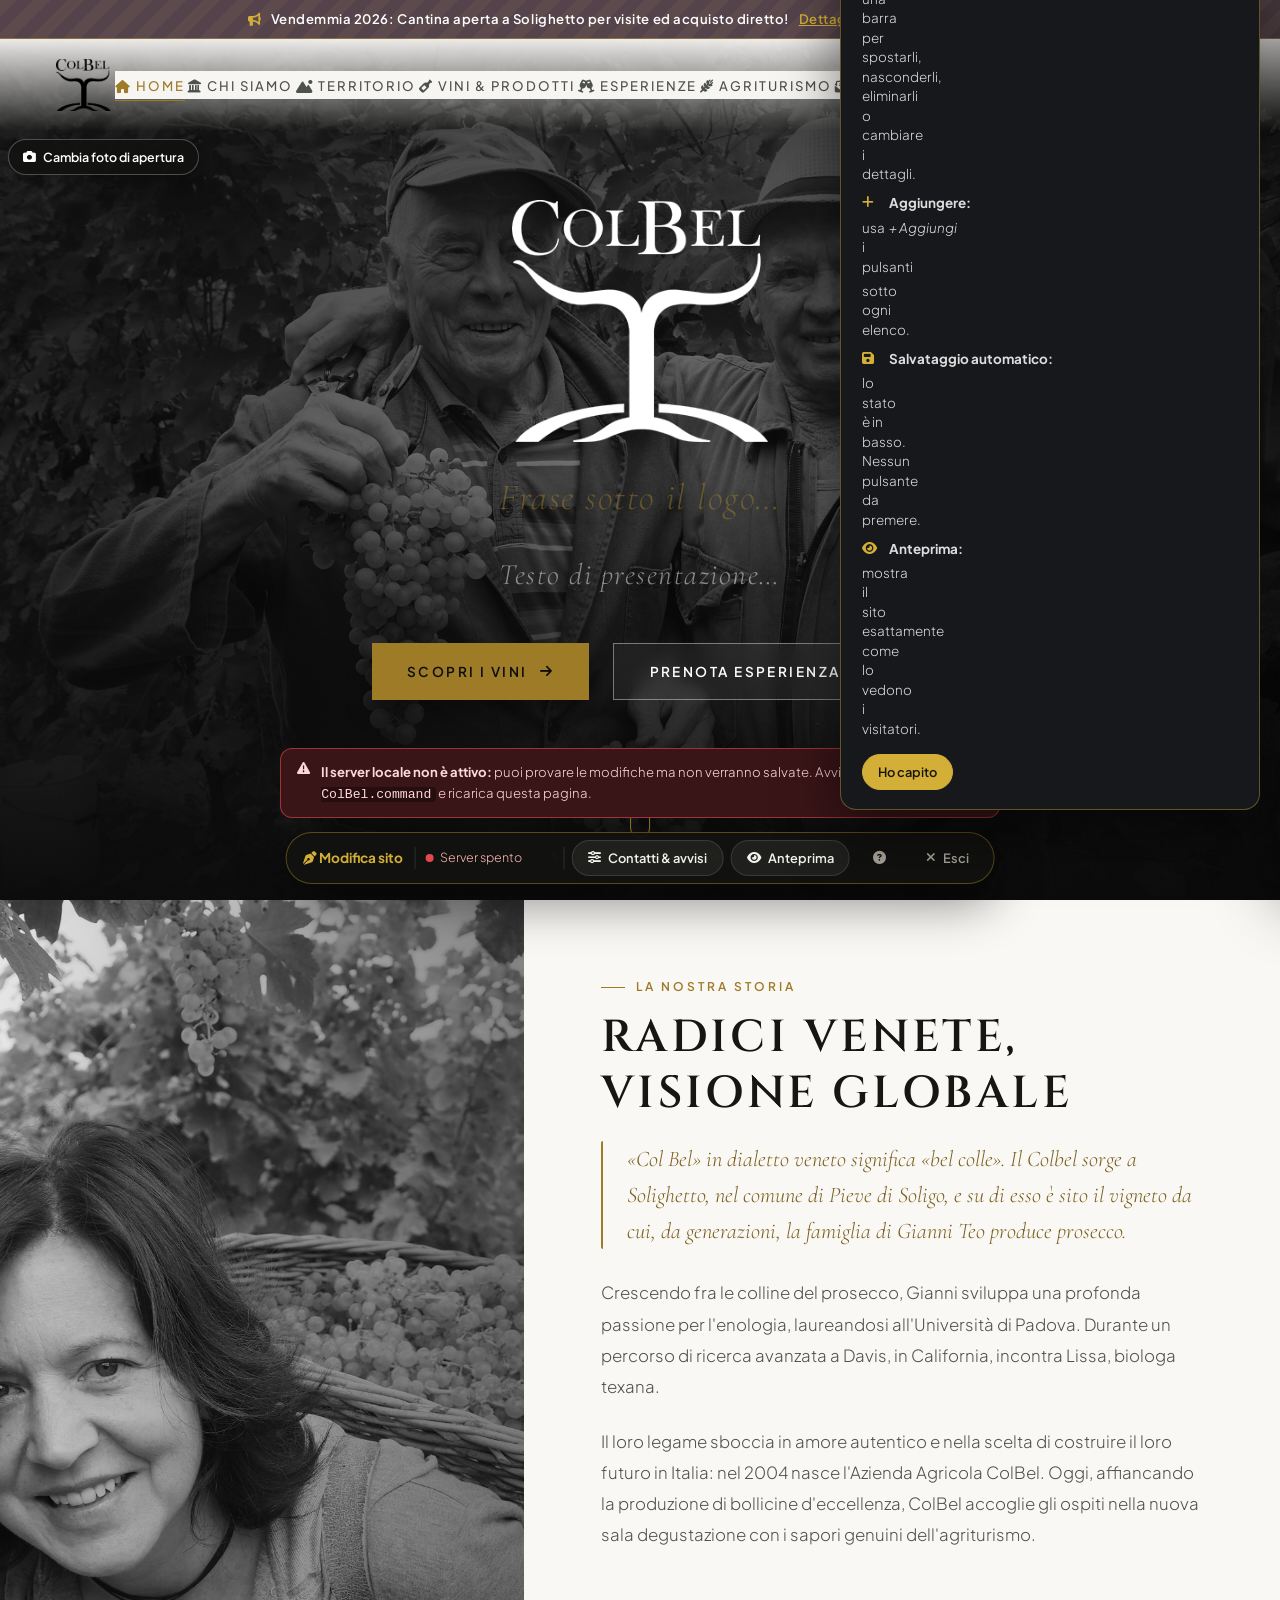
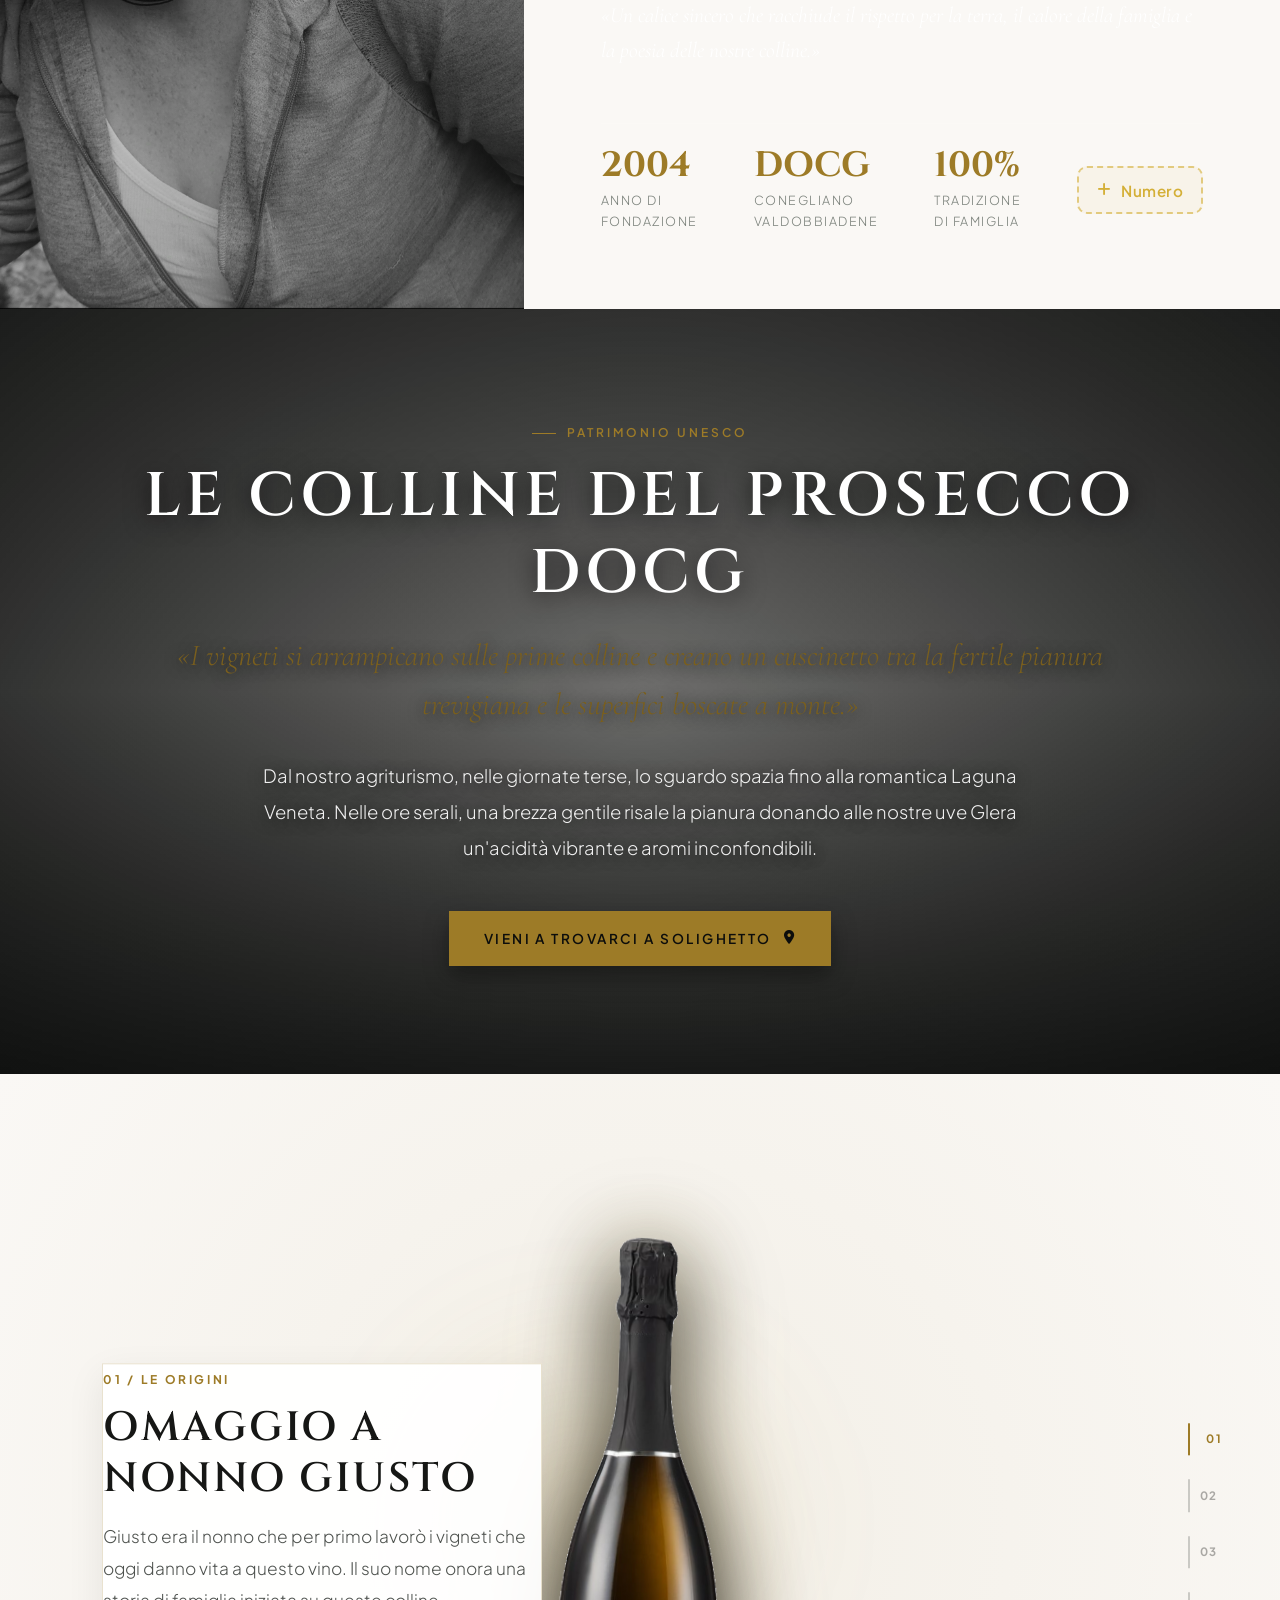
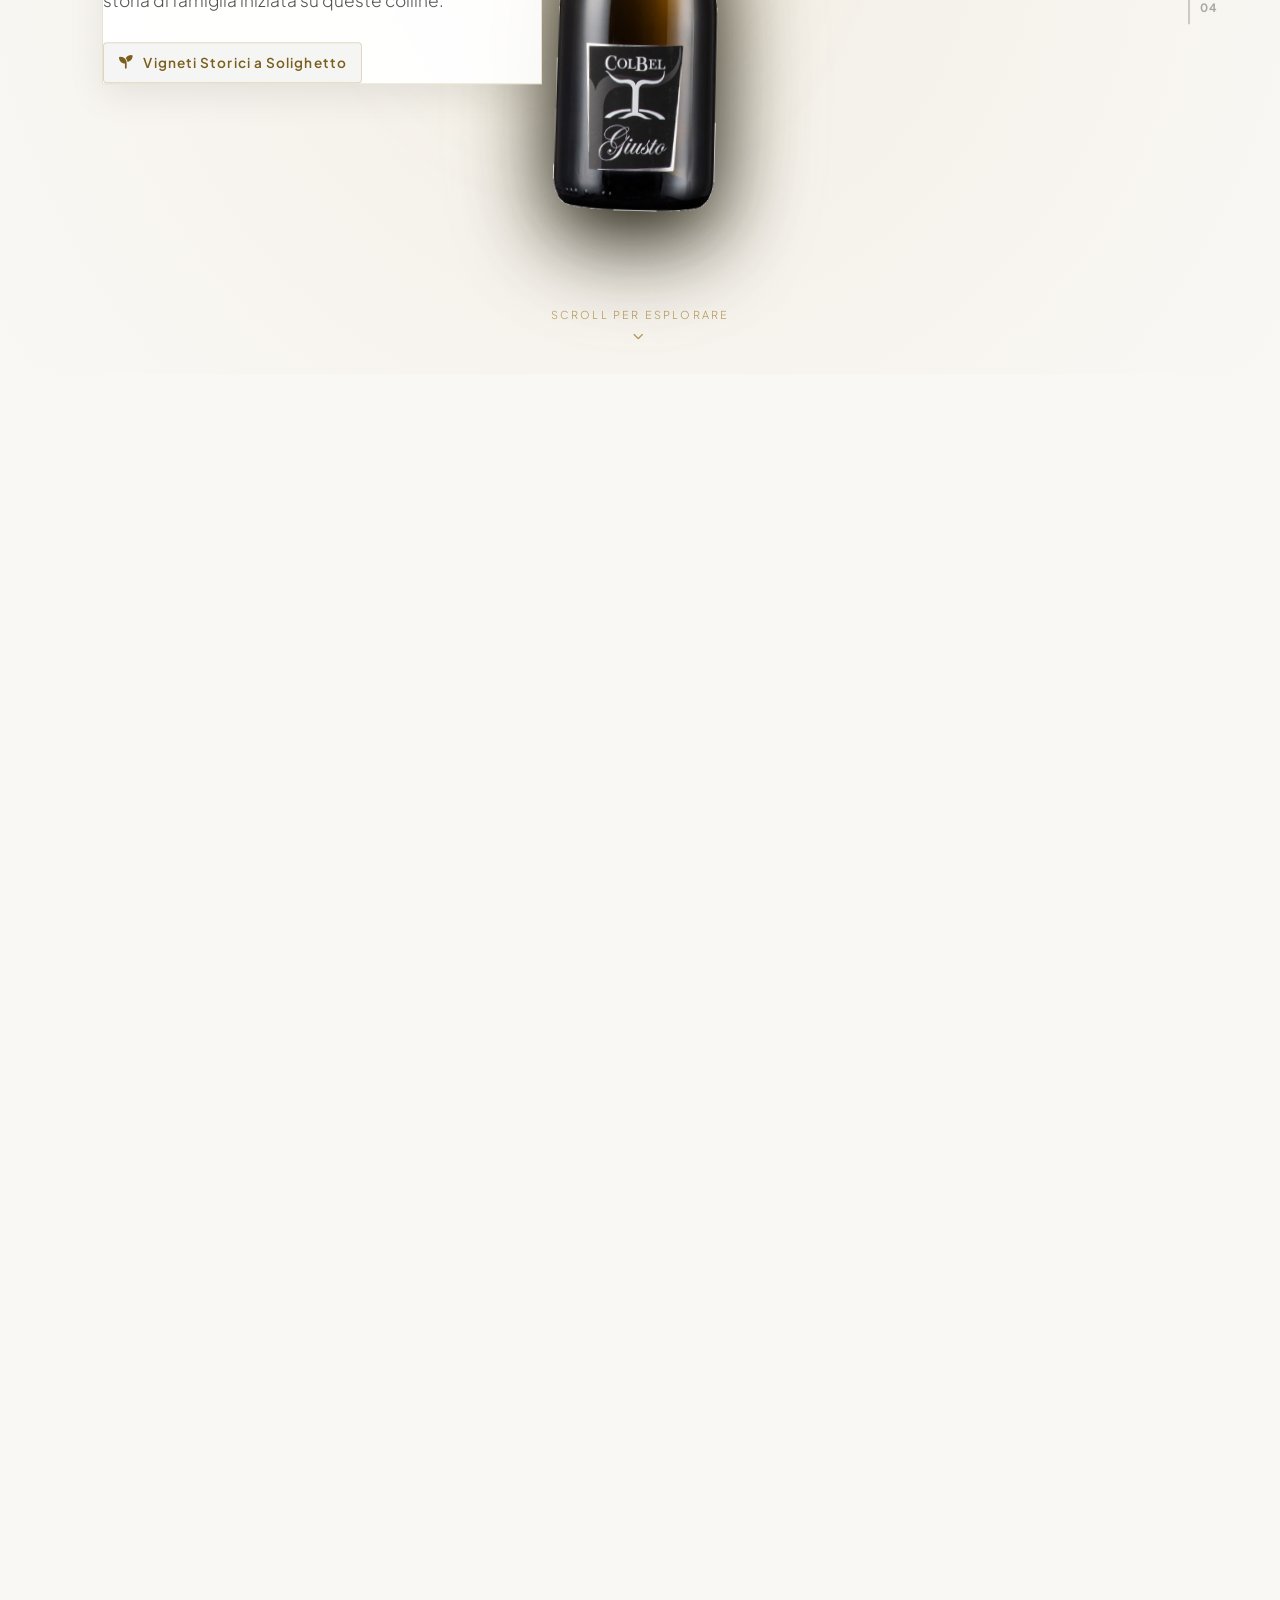
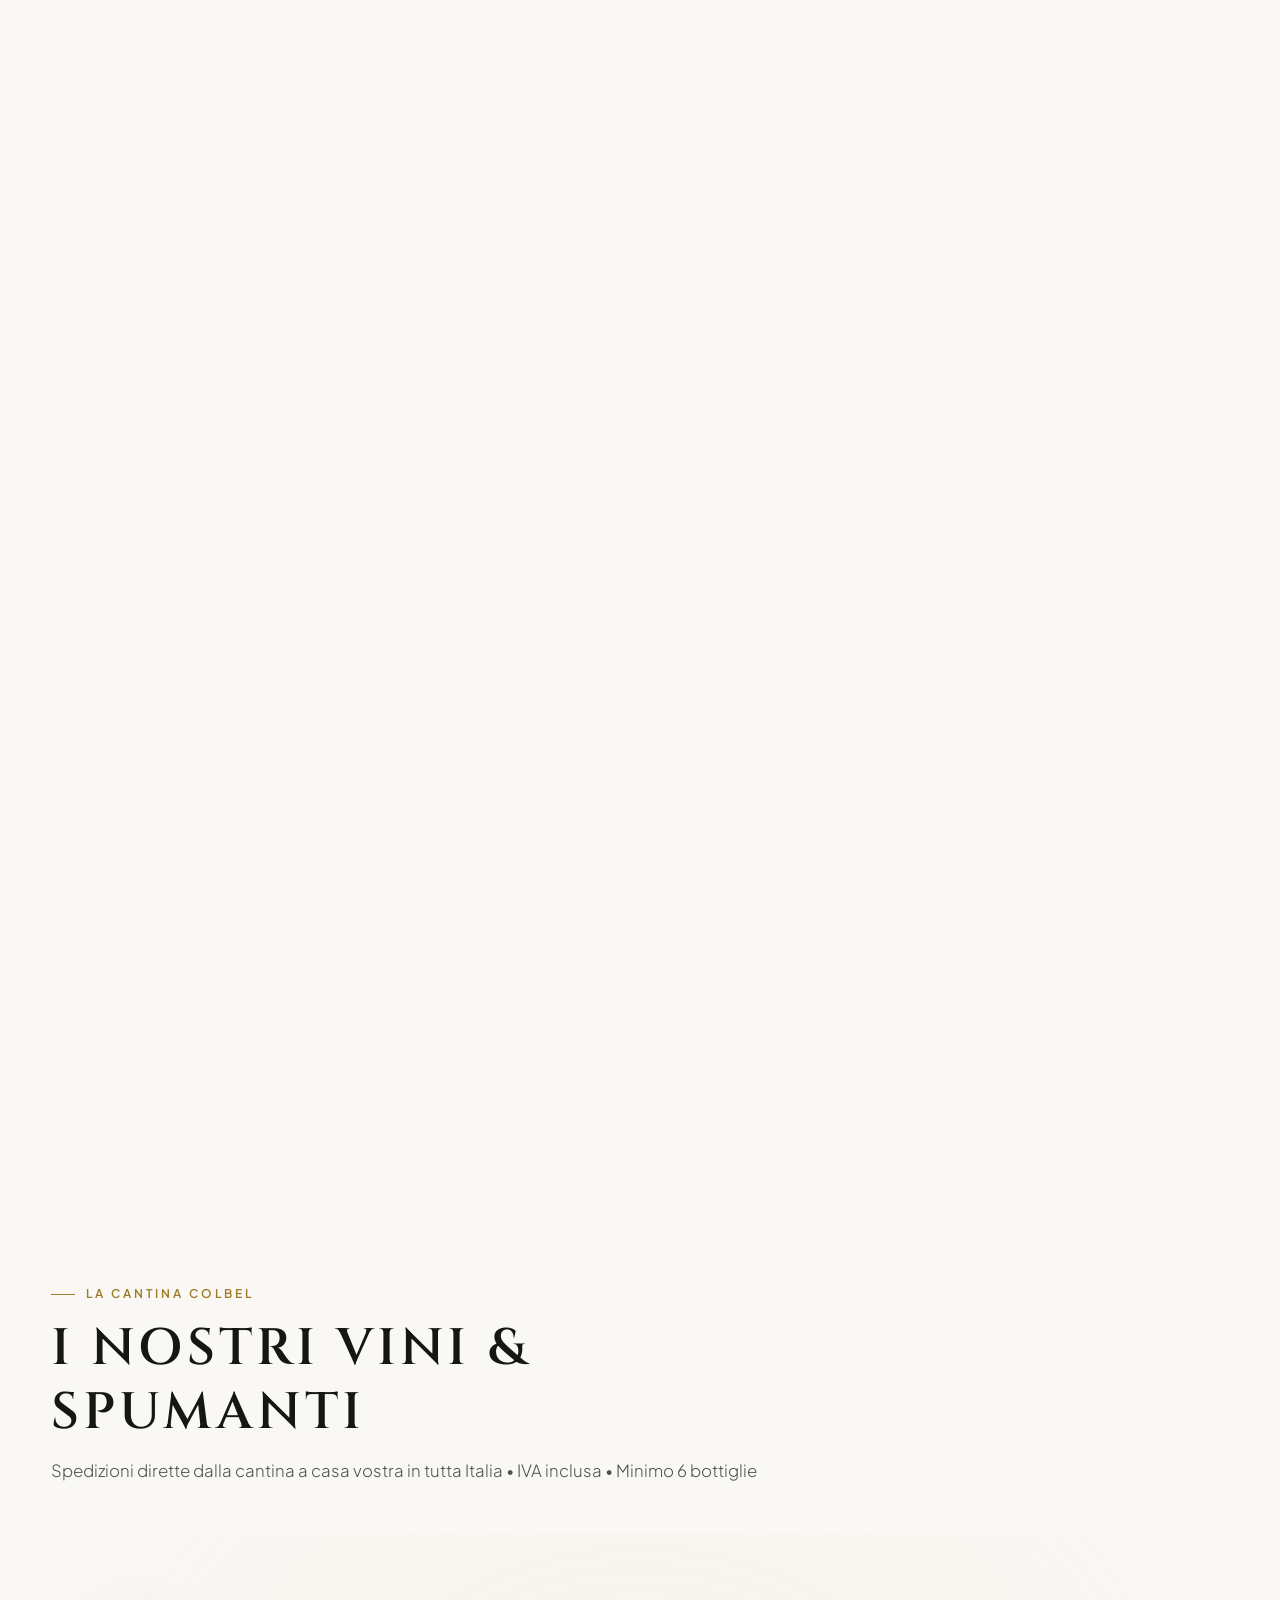
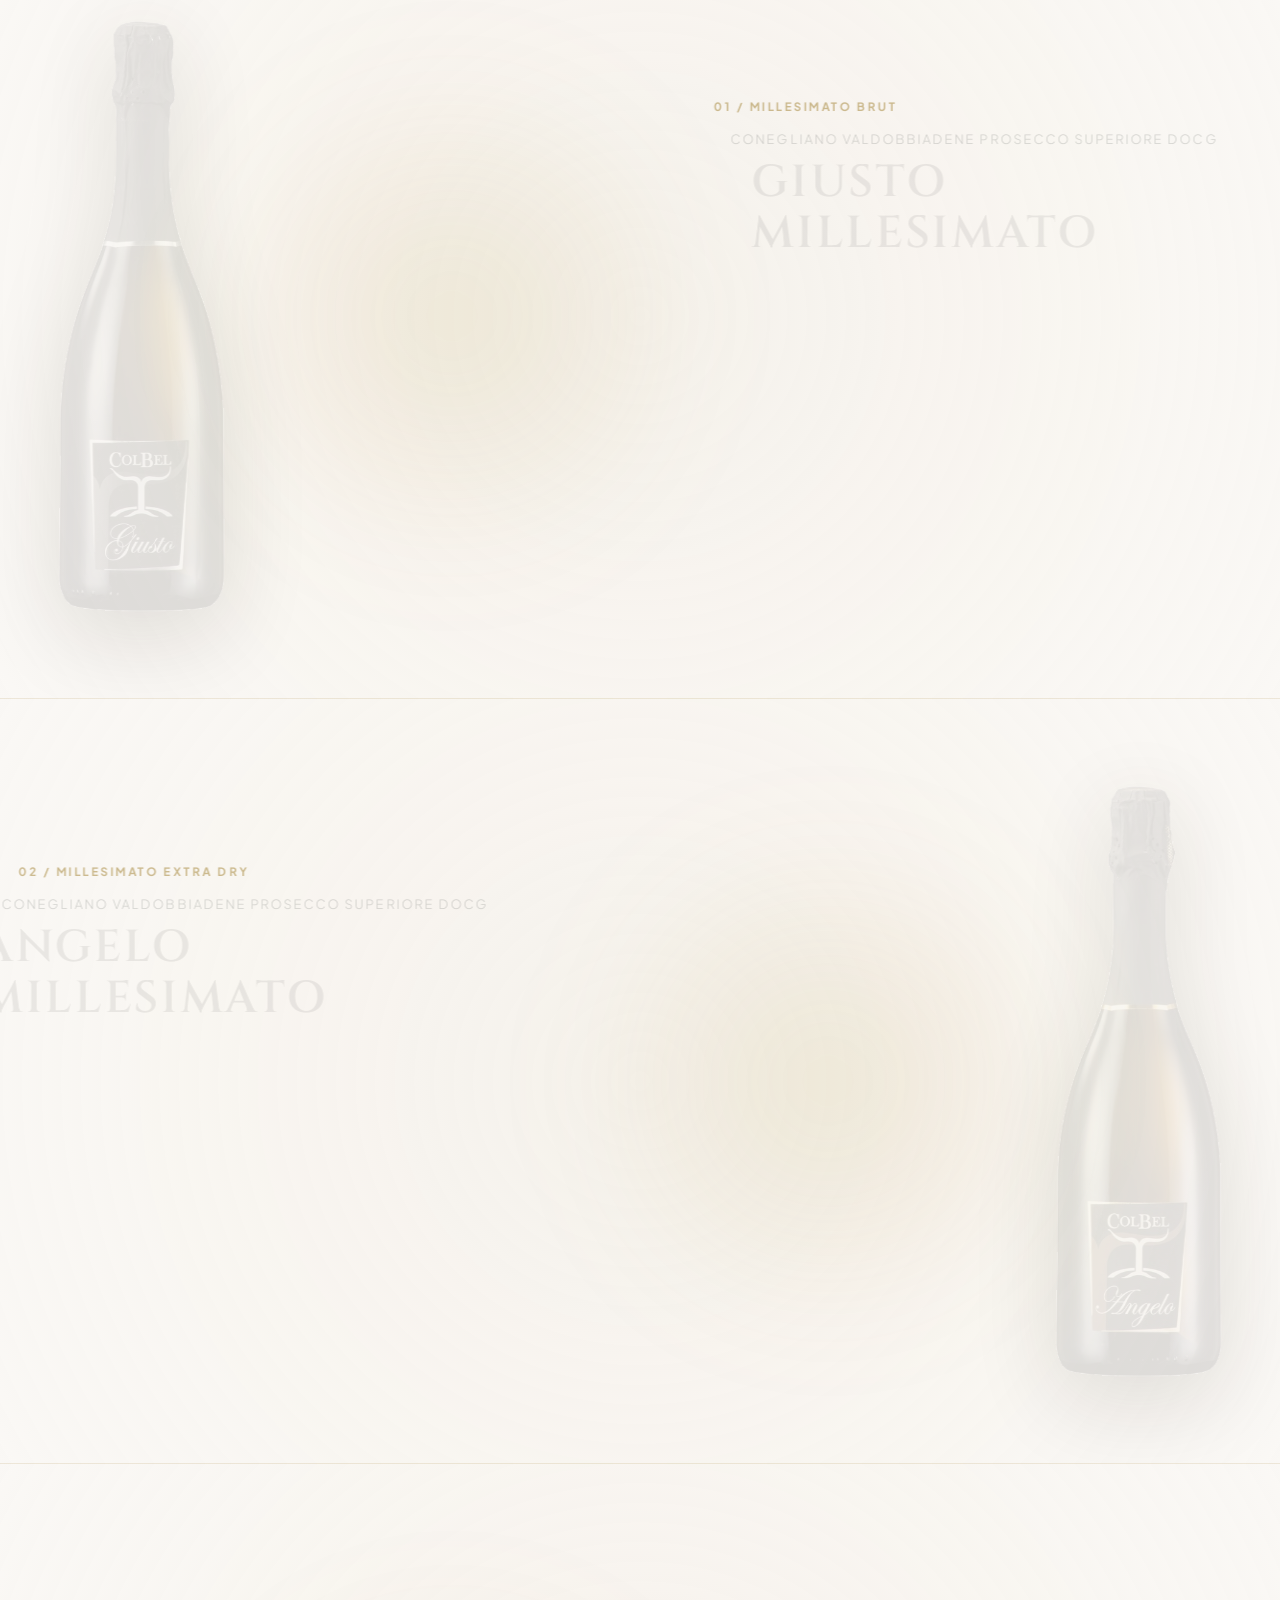
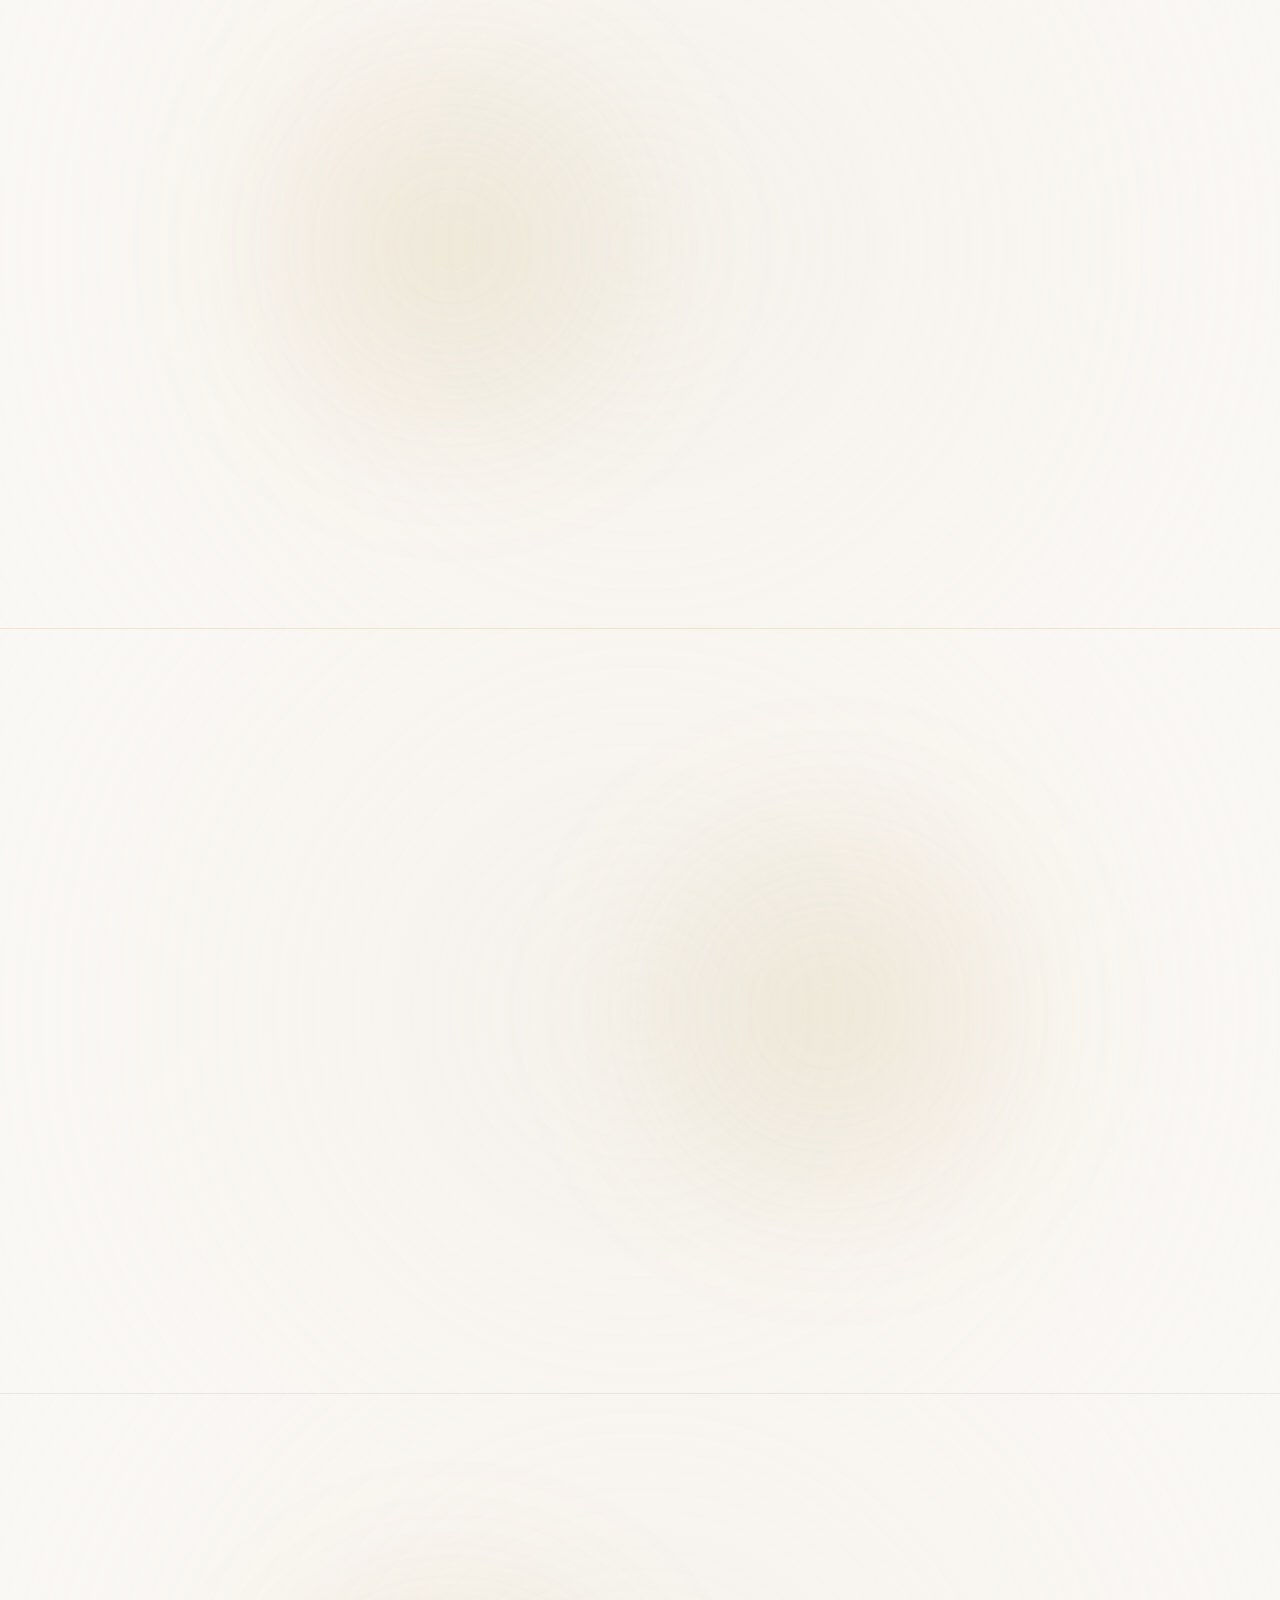
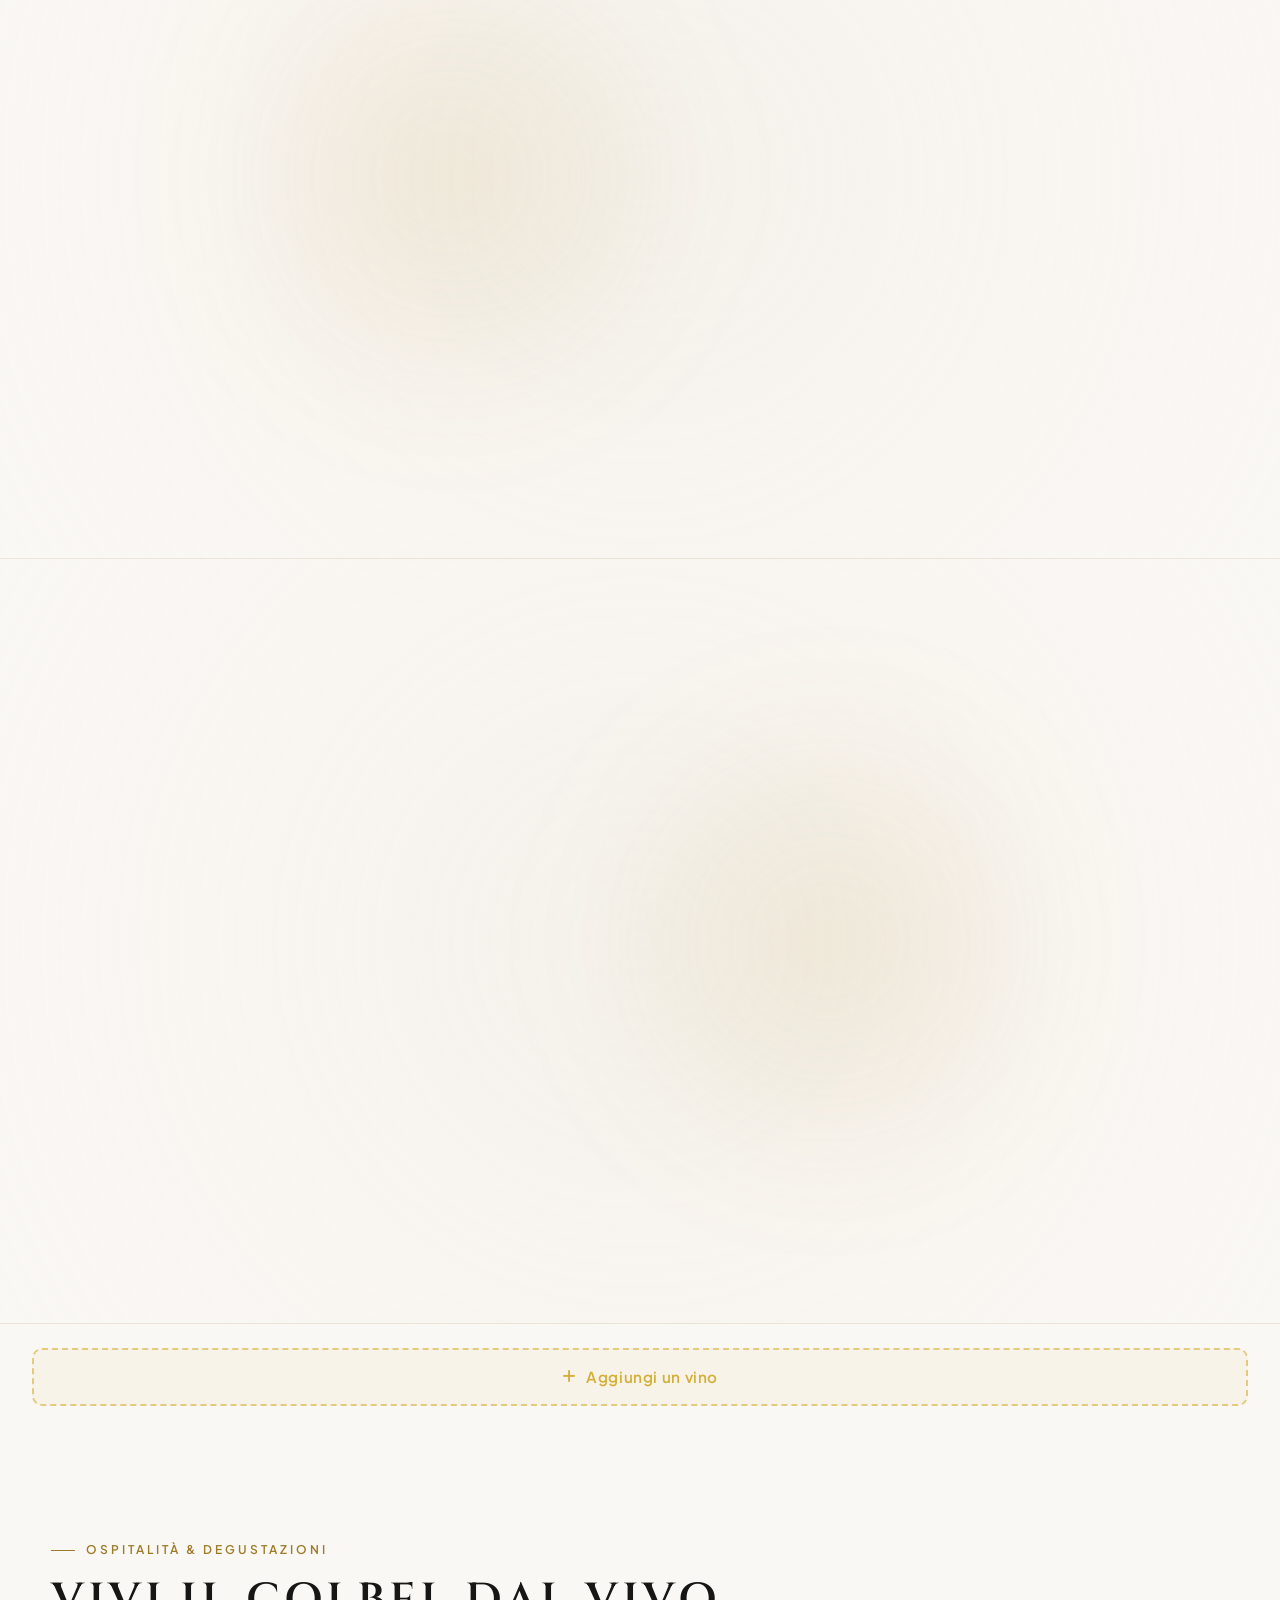
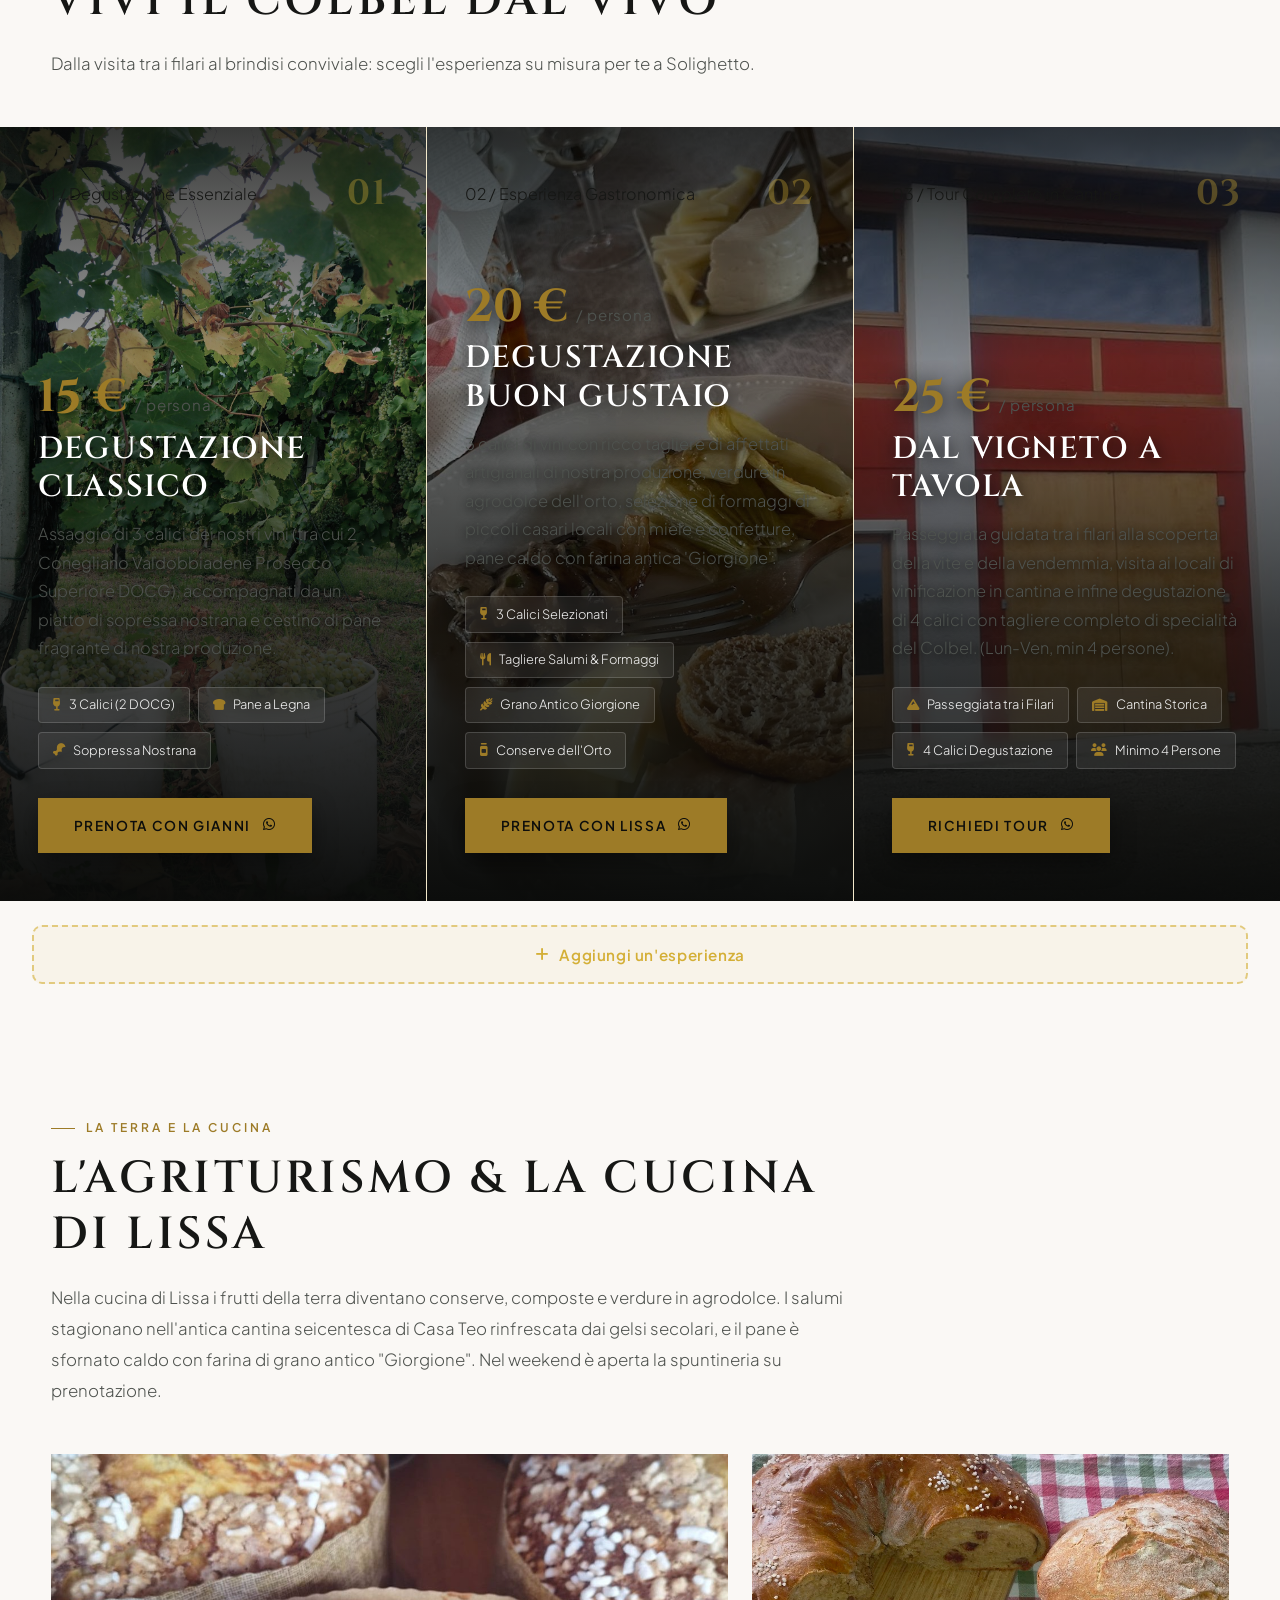
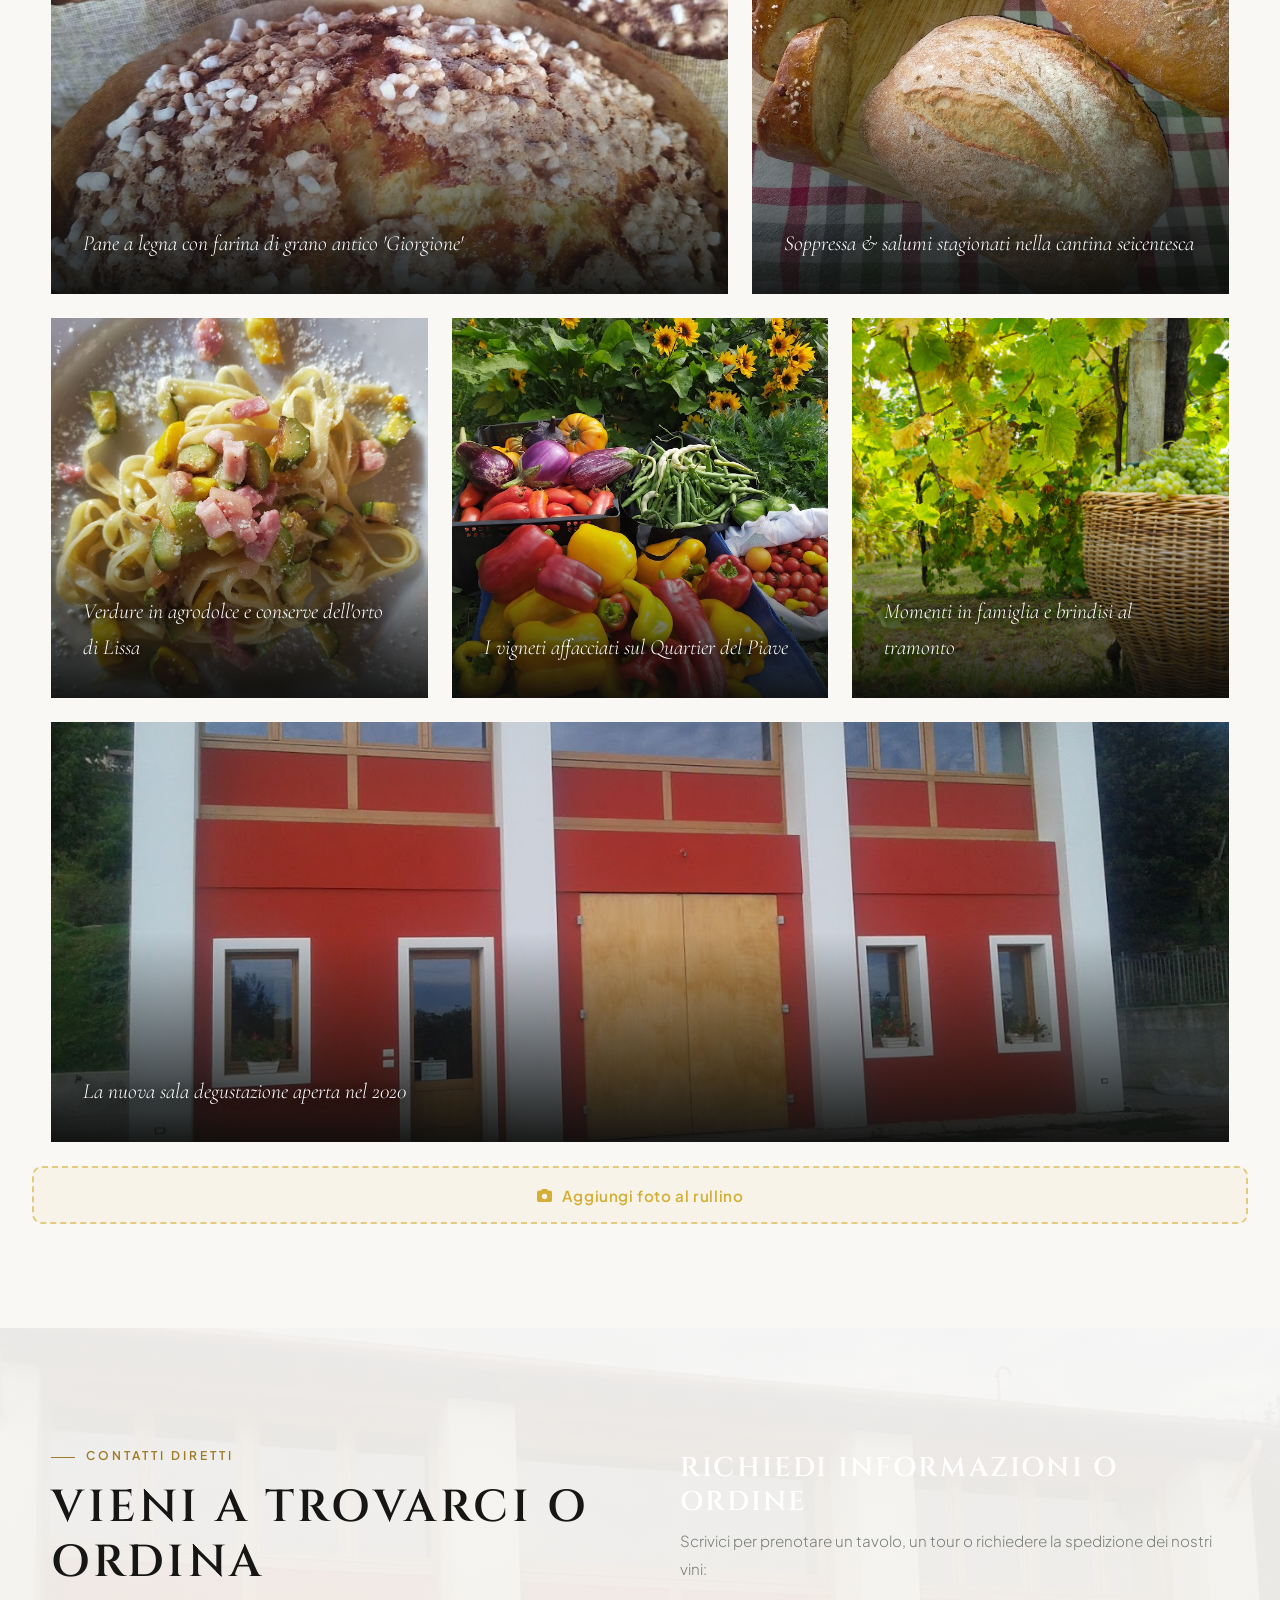
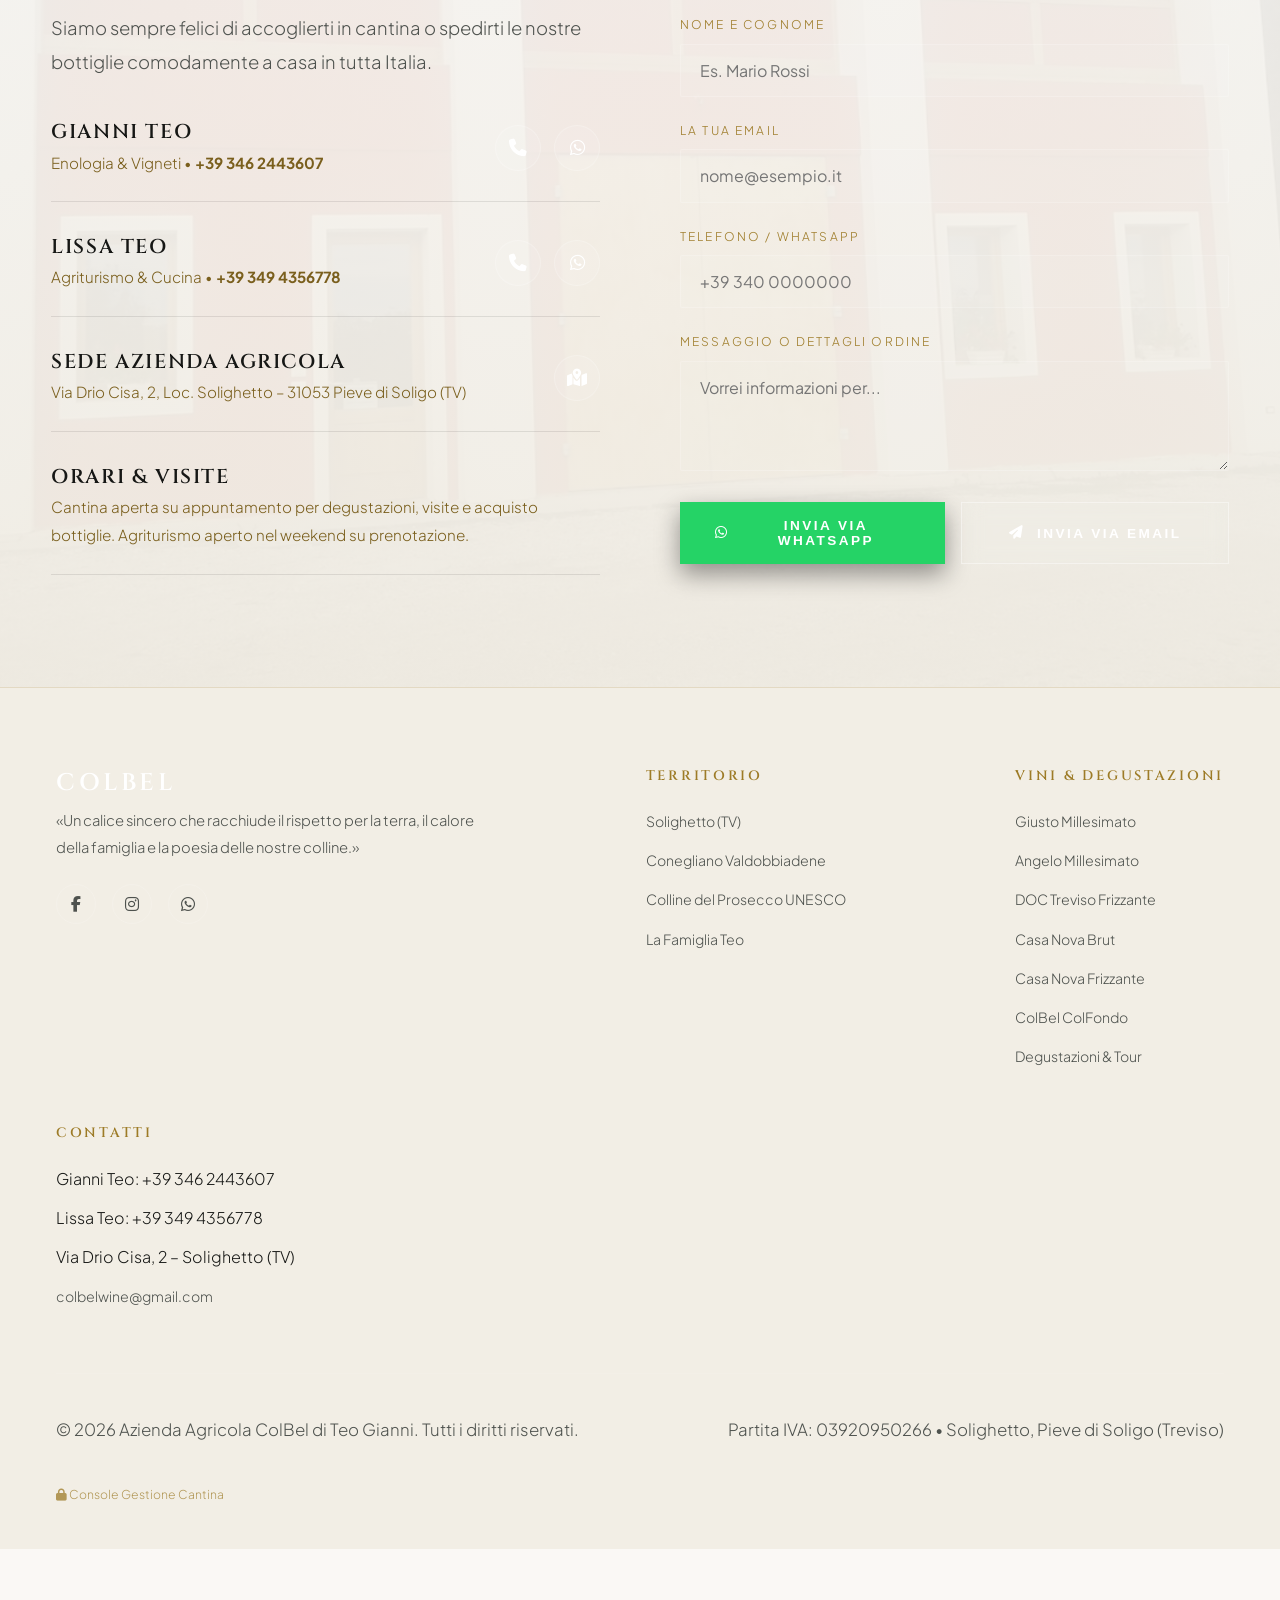
==== admin/index.html @ e9efe16f "Aggiunta dashboard di gestione contenuti e server locale" ====
<!DOCTYPE html>
<html lang="it">
<head>
  <meta charset="UTF-8">
  <meta name="robots" content="noindex, nofollow">
  <title>ColBel · Modifica sito</title>
  <meta http-equiv="refresh" content="0; url=../?modifica">
  <script>location.replace('../?modifica');</script>
</head>
<body style="background:#111;color:#ddd;font-family:sans-serif;padding:2rem;">
  <p>Apertura dell'editor… <a href="../?modifica" style="color:#d4af37;">clicca qui</a> se non si apre da solo.</p>
  <p><a href="elenco.html" style="color:#999;">Vista a elenco</a></p>
</body>
</html>
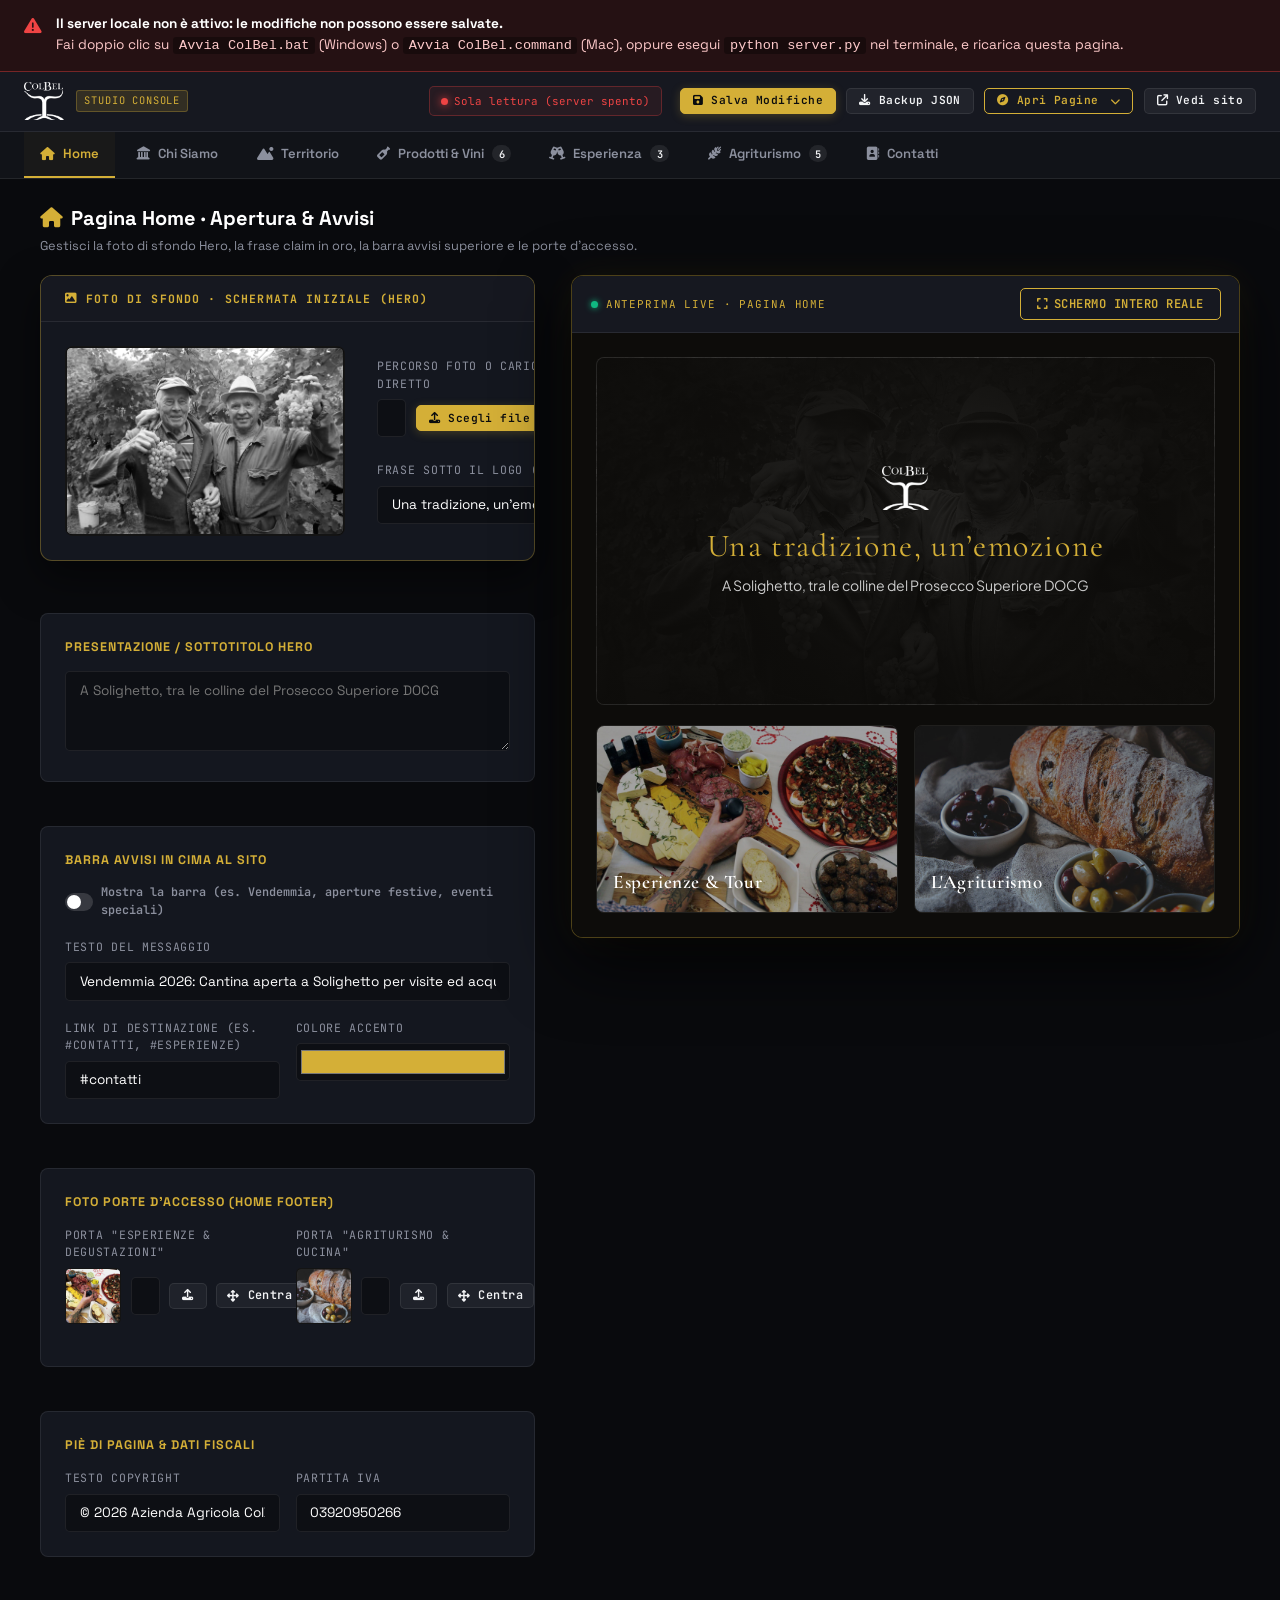
==== commit 52cf9d78: "feat: word-by-word fluid bottle scrollytelling, tighter scroll pacing, and true-scale live photo fra" ====
--- a/admin/index.html
+++ b/admin/index.html
@@ -2,13 +2,903 @@
 <html lang="it">
 <head>
   <meta charset="UTF-8">
+  <meta name="viewport" content="width=device-width, initial-scale=1.0">
   <meta name="robots" content="noindex, nofollow">
-  <title>ColBel · Modifica sito</title>
-  <meta http-equiv="refresh" content="0; url=../?modifica">
-  <script>location.replace('../?modifica');</script>
+  <title>ColBel · Studio Dashboard</title>
+
+  <link rel="icon" type="image/png" href="../assets/images/logo.png">
+
+  <!-- Google Fonts -->
+  <link rel="preconnect" href="https://fonts.googleapis.com">
+  <link rel="preconnect" href="https://fonts.gstatic.com" crossorigin>
+  <link href="https://fonts.googleapis.com/css2?family=Cinzel:wght@500;700&family=Cormorant+Garamond:ital,wght@0,400;0,600;0,700;1,400&family=JetBrains+Mono:wght@400;500;700&family=Plus+Jakarta+Sans:wght@400;500;600;700&family=Space+Grotesk:wght@400;500;700&display=swap" rel="stylesheet">
+  <link rel="stylesheet" href="https://cdnjs.cloudflare.com/ajax/libs/font-awesome/6.5.1/css/all.min.css">
+
+  <link rel="stylesheet" href="dashboard.css?v=20261029_studio_v3">
 </head>
-<body style="background:#111;color:#ddd;font-family:sans-serif;padding:2rem;">
-  <p>Apertura dell'editor… <a href="../?modifica" style="color:#d4af37;">clicca qui</a> se non si apre da solo.</p>
-  <p><a href="elenco.html" style="color:#999;">Vista a elenco</a></p>
+<body>
+
+  <!-- ==================== AVVISO SERVER NON ATTIVO ==================== -->
+  <div id="serverWarning" class="server-warning" hidden>
+    <i class="fa-solid fa-triangle-exclamation"></i>
+    <div>
+      <strong>Il server locale non è attivo: le modifiche non possono essere salvate.</strong>
+      <span>Fai doppio clic su <code>Avvia ColBel.bat</code> (Windows) o <code>Avvia ColBel.command</code> (Mac), oppure esegui <code>python server.py</code> nel terminale, e ricarica questa pagina.</span>
+    </div>
+  </div>
+
+  <!-- ==================== TOP HEADER ==================== -->
+  <header class="dash-header">
+    <a href="../" target="_blank" class="dash-brand" title="Apri il sito pubblico in una nuova scheda">
+      <img src="../assets/images/logo.png" alt="ColBel" class="dash-brand-img">
+      <span class="dash-brand-badge">STUDIO CONSOLE</span>
+    </a>
+
+    <div class="dash-header-actions">
+      <div class="live-indicator" id="saveStatus">
+        <span class="live-dot"></span>
+        <span id="saveStatusText">Connessione…</span>
+      </div>
+
+      <button class="btn btn-primary btn-sm" id="btnSaveHeader" title="Salva tutte le modifiche (Ctrl+S / Cmd+S)">
+        <i class="fa-solid fa-floppy-disk"></i> <span>Salva Modifiche</span>
+      </button>
+
+      <button class="btn btn-secondary btn-sm" id="btnExportJson" title="Scarica copia di sicurezza di tutti i dati (JSON)">
+        <i class="fa-solid fa-download"></i> <span>Backup JSON</span>
+      </button>
+
+      <div class="dash-dropdown">
+        <button type="button" class="btn btn-outline-gold btn-sm" id="btnVisualEditMenu" title="Pagine del sito">
+          <i class="fa-solid fa-compass"></i> <span>Apri Pagine</span> <i class="fa-solid fa-chevron-down" style="font-size:10px;margin-left:3px"></i>
+        </button>
+        <div class="dash-dropdown-menu" id="dashVisualMenu" hidden>
+          <a href="../" target="_blank"><i class="fa-solid fa-house"></i> Home</a>
+          <a href="../storia.html" target="_blank"><i class="fa-solid fa-book-open"></i> Chi siamo &amp; Storia</a>
+          <a href="../vini.html" target="_blank"><i class="fa-solid fa-wine-bottle"></i> Prodotti &amp; Vini</a>
+          <a href="../esperienze.html" target="_blank"><i class="fa-solid fa-wine-glass"></i> Esperienze</a>
+          <a href="../agriturismo.html" target="_blank"><i class="fa-solid fa-utensils"></i> Agriturismo</a>
+          <a href="../contatti.html" target="_blank"><i class="fa-solid fa-envelope"></i> Contatti</a>
+        </div>
+      </div>
+
+      <a href="../" target="_blank" class="btn btn-secondary btn-sm" title="Guarda il sito pubblico">
+        <i class="fa-solid fa-arrow-up-right-from-square"></i> <span>Vedi sito</span>
+      </a>
+    </div>
+  </header>
+
+  <!-- ==================== NAVIGAZIONE TAB (ORDINE RICHIESTO) ==================== -->
+  <nav class="dash-nav-strip" id="dashTabsBar">
+    <button class="dash-tab-btn active" data-tab="home">
+      <i class="fa-solid fa-house"></i> Home
+    </button>
+    <button class="dash-tab-btn" data-tab="chi-siamo">
+      <i class="fa-solid fa-landmark"></i> Chi Siamo
+    </button>
+    <button class="dash-tab-btn" data-tab="territorio">
+      <i class="fa-solid fa-mountain-sun"></i> Territorio
+    </button>
+    <button class="dash-tab-btn" data-tab="prodotti">
+      <i class="fa-solid fa-wine-bottle"></i> Prodotti &amp; Vini
+      <span class="tab-badge" id="badge-prodotti">0</span>
+    </button>
+    <button class="dash-tab-btn" data-tab="esperienze">
+      <i class="fa-solid fa-glass-cheers"></i> Esperienza
+      <span class="tab-badge" id="badge-esperienze">0</span>
+    </button>
+    <button class="dash-tab-btn" data-tab="agriturismo">
+      <i class="fa-solid fa-wheat-awn"></i> Agriturismo
+      <span class="tab-badge" id="badge-agriturismo">0</span>
+    </button>
+    <button class="dash-tab-btn" data-tab="contatti">
+      <i class="fa-solid fa-address-book"></i> Contatti
+    </button>
+  </nav>
+
+  <main class="dash-workspace">
+
+    <!-- ============================================================== -->
+    <!-- 1. HOME                                                        -->
+    <!-- ============================================================== -->
+    <section class="tab-pane active" id="tab-home">
+      <div class="section-head">
+        <div class="section-title-wrap">
+          <h2><i class="fa-solid fa-house" style="color:var(--gold);"></i> Pagina Home · Apertura &amp; Avvisi</h2>
+          <p>Gestisci la foto di sfondo Hero, la frase claim in oro, la barra avvisi superiore e le porte d'accesso.</p>
+        </div>
+      </div>
+
+      <div class="split-studio">
+        <!-- COLONNA SINISTRA: MODIFICA -->
+        <div class="split-editor">
+          <!-- AREA DEDICATA: FOTO DI SFONDO HERO -->
+          <div class="page-backdrop-box">
+            <div class="page-backdrop-header">
+              <span class="page-backdrop-badge"><i class="fa-solid fa-image"></i> Foto di Sfondo · Schermata Iniziale (Hero)</span>
+            </div>
+            <div class="page-backdrop-body">
+              <div class="page-backdrop-thumb-box" title="Clicca per cambiare la foto di sfondo Hero" onclick="document.querySelector('#inputHeroImgFile').click()">
+                <img src="" alt="" class="page-backdrop-thumb-img img-field-preview" id="homeHeroThumb">
+                <div class="page-backdrop-hover-badge">
+                  <i class="fa-solid fa-camera" style="font-size:1.4rem;"></i>
+                  <span>Cambia Foto di Sfondo</span>
+                </div>
+              </div>
+              <div class="page-backdrop-controls">
+                <div class="form-group" style="margin-bottom:0.5rem;">
+                  <label class="form-label">Percorso foto o caricamento diretto</label>
+                  <div class="img-field" data-img-field>
+                    <input type="text" class="form-control" data-bind="impostazioni.hero_immagine" id="inputHeroImg">
+                    <label class="btn btn-primary btn-sm"><i class="fa-solid fa-upload"></i> Scegli file<input type="file" id="inputHeroImgFile" accept="image/*" hidden></label>
+                  </div>
+                </div>
+                <div class="form-group" style="margin-bottom:0;">
+                  <label class="form-label">Frase sotto il logo (Claim in oro)</label>
+                  <input type="text" class="form-control" data-bind="impostazioni.claim" id="inputHeroClaim" placeholder="Una tradizione, un'emozione">
+                </div>
+              </div>
+            </div>
+          </div>
+
+          <div class="form-panel">
+            <h4 class="panel-subtitle">Presentazione / Sottotitolo Hero</h4>
+            <div class="form-group" style="margin-bottom:0;">
+              <textarea class="form-control form-textarea" rows="2" data-bind="impostazioni.hero_sottotitolo" id="inputHeroSubtitle" placeholder="A Solighetto, tra le colline del Prosecco Superiore DOCG"></textarea>
+            </div>
+          </div>
+
+          <div class="form-panel">
+            <h4 class="panel-subtitle">Barra Avvisi in Cima al Sito</h4>
+            <div class="form-group">
+              <label class="card-status-toggle">
+                <span class="switch">
+                  <input type="checkbox" data-bind="impostazioni.banner_annuncio.attivo" id="inputBannerActive">
+                  <span class="slider"></span>
+                </span>
+                <span style="font-weight:600;">Mostra la barra (es. Vendemmia, aperture festive, eventi speciali)</span>
+              </label>
+            </div>
+            <div class="form-group">
+              <label class="form-label">Testo del messaggio</label>
+              <input type="text" class="form-control" data-bind="impostazioni.banner_annuncio.testo" id="inputBannerText">
+            </div>
+            <div class="form-row">
+              <div class="form-group" style="flex:2; margin-bottom:0;">
+                <label class="form-label">Link di destinazione (es. #contatti, #esperienze)</label>
+                <input type="text" class="form-control" data-bind="impostazioni.banner_annuncio.link" id="inputBannerLink">
+              </div>
+              <div class="form-group" style="flex:1; margin-bottom:0;">
+                <label class="form-label">Colore accento</label>
+                <input type="color" class="form-control" style="height:38px; padding:2px;" data-bind="impostazioni.banner_annuncio.colore" id="inputBannerColor">
+              </div>
+            </div>
+          </div>
+
+          <div class="form-panel">
+            <h4 class="panel-subtitle">Foto Porte d'Accesso (Home Footer)</h4>
+            <div class="form-row">
+              <div class="form-group">
+                <label class="form-label">Porta "Esperienze &amp; Degustazioni"</label>
+                <div class="img-field" data-img-field>
+                  <img class="img-field-preview" alt="">
+                  <input type="text" class="form-control" data-bind="impostazioni.porte_esperienze_img" id="inputDoorExp">
+                  <label class="btn btn-secondary btn-sm"><i class="fa-solid fa-upload"></i><input type="file" accept="image/*" hidden></label>
+                </div>
+              </div>
+              <div class="form-group">
+                <label class="form-label">Porta "Agriturismo &amp; Cucina"</label>
+                <div class="img-field" data-img-field>
+                  <img class="img-field-preview" alt="">
+                  <input type="text" class="form-control" data-bind="impostazioni.porte_agriturismo_img" id="inputDoorAgri">
+                  <label class="btn btn-secondary btn-sm"><i class="fa-solid fa-upload"></i><input type="file" accept="image/*" hidden></label>
+                </div>
+              </div>
+            </div>
+          </div>
+
+          <div class="form-panel">
+            <h4 class="panel-subtitle">Piè di Pagina &amp; Dati Fiscali</h4>
+            <div class="form-row">
+              <div class="form-group" style="flex:2; margin-bottom:0;">
+                <label class="form-label">Testo Copyright</label>
+                <input type="text" class="form-control" data-bind="impostazioni.testo_footer">
+              </div>
+              <div class="form-group" style="flex:1; margin-bottom:0;">
+                <label class="form-label">Partita IVA</label>
+                <input type="text" class="form-control" data-bind="impostazioni.partita_iva">
+              </div>
+            </div>
+          </div>
+        </div>
+
+        <!-- COLONNA DESTRA: ANTEPRIMA LIVE IN TEMPO REALE -->
+        <div class="split-preview">
+          <div class="preview-topbar">
+            <div class="preview-topbar-title">
+              <span class="preview-dot"></span>
+              <span>Anteprima Live · Pagina Home</span>
+            </div>
+            <a href="../index.html?modifica" target="_blank" class="btn btn-outline-gold btn-xs preview-fullscreen-btn" title="Apri a schermo intero reale"><i class="fa-solid fa-expand"></i> Schermo Intero Reale</a>
+          </div>
+          <div class="preview-viewport" id="previewHomeViewport">
+            <!-- Barra avviso live -->
+            <div class="preview-banner-box" id="previewBannerBox" style="display:none;">
+              <span id="previewBannerText">Vendemmia 2026 in corso</span>
+              <span style="text-decoration:underline; font-size:0.75rem;">Scopri di più &rarr;</span>
+            </div>
+
+            <!-- Hero live -->
+            <div class="preview-hero-container" id="previewHeroBox">
+              <div class="preview-hero-overlay"></div>
+              <div class="preview-hero-content">
+                <img src="../assets/images/logo.png" alt="ColBel" class="preview-hero-logo">
+                <h1 class="preview-hero-claim" id="previewHeroClaim">Una tradizione, un’emozione</h1>
+                <p class="preview-hero-subtitle" id="previewHeroSubtitle">A Solighetto, tra le colline del Prosecco Superiore DOCG</p>
+              </div>
+            </div>
+
+            <!-- Porte live -->
+            <div class="preview-doors-container">
+              <div class="preview-door-card">
+                <img src="" alt="" class="preview-door-img" id="previewDoorExpImg">
+                <span class="preview-door-label">Esperienze &amp; Tour</span>
+              </div>
+              <div class="preview-door-card">
+                <img src="" alt="" class="preview-door-img" id="previewDoorAgriImg">
+                <span class="preview-door-label">L'Agriturismo</span>
+              </div>
+            </div>
+          </div>
+        </div>
+      </div>
+    </section>
+
+    <!-- ============================================================== -->
+    <!-- 2. CHI SIAMO                                                   -->
+    <!-- ============================================================== -->
+    <section class="tab-pane" id="tab-chi-siamo">
+      <div class="section-head">
+        <div class="section-title-wrap">
+          <h2><i class="fa-solid fa-landmark" style="color:var(--gold);"></i> Pagina Chi Siamo · La Storia &amp; La Cantina</h2>
+          <p>Modifica la foto del racconto, l'introduzione in corsivo grande, la storia della famiglia e i numeri chiave.</p>
+        </div>
+      </div>
+
+      <div class="split-studio">
+        <!-- COLONNA SINISTRA: MODIFICA -->
+        <div class="split-editor">
+          <!-- AREA DEDICATA: FOTO PRINCIPALE VENDEMMIA / STORIA -->
+          <div class="page-backdrop-box">
+            <div class="page-backdrop-header">
+              <span class="page-backdrop-badge"><i class="fa-solid fa-image"></i> Foto Principale della Storia (Gianni e la Vendemmia)</span>
+            </div>
+            <div class="page-backdrop-body">
+              <div class="page-backdrop-thumb-box" title="Clicca per cambiare la foto del racconto" onclick="document.querySelector('#inputCsImgFile').click()">
+                <img src="" alt="" class="page-backdrop-thumb-img img-field-preview" id="csThumbImg">
+                <div class="page-backdrop-hover-badge">
+                  <i class="fa-solid fa-camera" style="font-size:1.4rem;"></i>
+                  <span>Cambia Foto Storia</span>
+                </div>
+              </div>
+              <div class="page-backdrop-controls">
+                <div class="form-group" style="margin-bottom:0.5rem;">
+                  <label class="form-label">Percorso foto o caricamento diretto</label>
+                  <div class="img-field" data-img-field>
+                    <input type="text" class="form-control" data-bind="chiSiamo.immagine" id="inputCsImg">
+                    <label class="btn btn-primary btn-sm"><i class="fa-solid fa-upload"></i> Scegli file<input type="file" id="inputCsImgFile" accept="image/*" hidden></label>
+                  </div>
+                </div>
+                <div class="form-row" style="margin-bottom:0;">
+                  <div class="form-group" style="flex:1; margin-bottom:0;">
+                    <label class="form-label">Etichetta piccola</label>
+                    <input type="text" class="form-control" data-bind="chiSiamo.etichetta" id="inputCsEyebrow" placeholder="LA NOSTRA STORIA">
+                  </div>
+                  <div class="form-group" style="flex:2; margin-bottom:0;">
+                    <label class="form-label">Titolo principale</label>
+                    <input type="text" class="form-control" data-bind="chiSiamo.titolo" id="inputCsTitle" placeholder="Chi siamo">
+                  </div>
+                </div>
+              </div>
+            </div>
+          </div>
+
+          <div class="form-panel">
+            <h4 class="panel-subtitle">Introduzione in Evidenza &amp; Racconto</h4>
+            <div class="form-group">
+              <label class="form-label">Introduzione (grande corsivo in Cormorant Garamond)</label>
+              <textarea class="form-control form-textarea" rows="2" data-bind="chiSiamo.introduzione" id="inputCsIntro"></textarea>
+            </div>
+            <div class="form-group">
+              <label class="form-label">Paragrafo 1: Il vigneto a Solighetto</label>
+              <textarea class="form-control form-textarea" rows="3" data-bind="chiSiamo.paragrafo_0" id="inputCsP0"></textarea>
+            </div>
+            <div class="form-group">
+              <label class="form-label">Paragrafo 2: L'incontro tra Gianni e Lissa</label>
+              <textarea class="form-control form-textarea" rows="3" data-bind="chiSiamo.paragrafo_1" id="inputCsP1"></textarea>
+            </div>
+            <div class="form-group">
+              <label class="form-label">Paragrafo 3: L'agriturismo e la sala degustazione oggi</label>
+              <textarea class="form-control form-textarea" rows="3" data-bind="chiSiamo.paragrafo_2" id="inputCsP2"></textarea>
+            </div>
+            <div class="form-group" style="margin-bottom:0;">
+              <label class="form-label">Citazione evocativa</label>
+              <textarea class="form-control form-textarea" rows="2" data-bind="chiSiamo.citazione" id="inputCsQuote"></textarea>
+            </div>
+          </div>
+
+          <div class="form-panel">
+            <div style="display:flex; align-items:center; justify-content:space-between; margin-bottom:1rem;">
+              <h4 class="panel-subtitle" style="margin:0;">Numeri Chiave (Statistiche)</h4>
+              <button class="btn btn-secondary btn-sm" onclick="colbelDash.addStat()">
+                <i class="fa-solid fa-plus"></i> Aggiungi numero
+              </button>
+            </div>
+            <div id="csStatsGrid"></div>
+          </div>
+        </div>
+
+        <!-- COLONNA DESTRA: ANTEPRIMA LIVE -->
+        <div class="split-preview">
+          <div class="preview-topbar">
+            <div class="preview-topbar-title">
+              <span class="preview-dot"></span>
+              <span>Anteprima Live · Pagina Chi Siamo</span>
+            </div>
+            <a href="../storia.html?modifica" target="_blank" class="btn btn-outline-gold btn-xs preview-fullscreen-btn" title="Apri a schermo intero reale"><i class="fa-solid fa-expand"></i> Schermo Intero Reale</a>
+          </div>
+          <div class="preview-viewport">
+            <div class="preview-story-box">
+              <div class="preview-story-head">
+                <span class="preview-story-eyebrow" id="prevCsEyebrow">LA NOSTRA STORIA</span>
+                <h1 class="preview-story-title" id="prevCsTitle">Chi siamo</h1>
+              </div>
+              <p class="preview-story-intro" id="prevCsIntro">“Col Bel” in dialetto veneto significa “bel colle”.</p>
+              
+              <img src="" alt="" class="preview-story-img" id="prevCsImg">
+
+              <div class="preview-story-paragraphs">
+                <p id="prevCsP0"></p>
+                <p id="prevCsP1"></p>
+                <p id="prevCsP2"></p>
+              </div>
+
+              <div class="preview-quote-box" id="prevCsQuoteBox" style="display:none;">
+                <p id="prevCsQuote"></p>
+              </div>
+            </div>
+          </div>
+        </div>
+      </div>
+    </section>
+
+    <!-- ============================================================== -->
+    <!-- 3. TERRITORIO                                                 -->
+    <!-- ============================================================== -->
+    <section class="tab-pane" id="tab-territorio">
+      <div class="section-head">
+        <div class="section-title-wrap">
+          <h2><i class="fa-solid fa-mountain-sun" style="color:var(--gold);"></i> Pagina Territorio · Le Colline &amp; Scrollytelling</h2>
+          <p>La foto panoramica di Solighetto, la citazione della brezza della laguna e i capitoli della bottiglia.</p>
+        </div>
+      </div>
+
+      <div class="split-studio">
+        <!-- COLONNA SINISTRA: MODIFICA -->
+        <div class="split-editor">
+          <!-- AREA DEDICATA: FOTO PANORAMICA COLLINE DI SFONDO -->
+          <div class="page-backdrop-box">
+            <div class="page-backdrop-header">
+              <span class="page-backdrop-badge"><i class="fa-solid fa-image"></i> Foto Panoramica di Sfondo (Colline UNESCO)</span>
+            </div>
+            <div class="page-backdrop-body">
+              <div class="page-backdrop-thumb-box" title="Clicca per cambiare la foto panoramica di sfondo" onclick="document.querySelector('#inputTerImgFile').click()">
+                <img src="" alt="" class="page-backdrop-thumb-img img-field-preview" id="terThumbImg">
+                <div class="page-backdrop-hover-badge">
+                  <i class="fa-solid fa-camera" style="font-size:1.4rem;"></i>
+                  <span>Cambia Foto Sfondo</span>
+                </div>
+              </div>
+              <div class="page-backdrop-controls">
+                <div class="form-group" style="margin-bottom:0.5rem;">
+                  <label class="form-label">Percorso foto o caricamento diretto</label>
+                  <div class="img-field" data-img-field>
+                    <input type="text" class="form-control" data-bind="territorio.immagine_sfondo" id="inputTerImg">
+                    <label class="btn btn-primary btn-sm"><i class="fa-solid fa-upload"></i> Scegli file<input type="file" id="inputTerImgFile" accept="image/*" hidden></label>
+                  </div>
+                </div>
+                <div class="form-row" style="margin-bottom:0;">
+                  <div class="form-group" style="flex:1; margin-bottom:0;">
+                    <label class="form-label">Etichetta piccola</label>
+                    <input type="text" class="form-control" data-bind="territorio.etichetta" id="inputTerEyebrow" placeholder="TERRITORIO">
+                  </div>
+                  <div class="form-group" style="flex:2; margin-bottom:0;">
+                    <label class="form-label">Titolo sezione</label>
+                    <input type="text" class="form-control" data-bind="territorio.titolo" id="inputTerTitle" placeholder="Solighetto">
+                  </div>
+                </div>
+              </div>
+            </div>
+          </div>
+
+          <div class="form-panel">
+            <h4 class="panel-subtitle">Racconto del Territorio</h4>
+            <div class="form-group">
+              <label class="form-label">Citazione in rilievo sulle colline di Solighetto</label>
+              <textarea class="form-control form-textarea" rows="2" data-bind="territorio.citazione" id="inputTerQuote"></textarea>
+            </div>
+            <div class="form-group">
+              <label class="form-label">Descrizione 1: I vigneti a Solighetto</label>
+              <textarea class="form-control form-textarea" rows="2" data-bind="territorio.descrizione" id="inputTerDesc1"></textarea>
+            </div>
+            <div class="form-group" style="margin-bottom:0;">
+              <label class="form-label">Descrizione 2: La brezza della laguna veneta</label>
+              <textarea class="form-control form-textarea" rows="2" data-bind="territorio.descrizione_2" id="inputTerDesc2"></textarea>
+            </div>
+          </div>
+
+          <div class="form-panel">
+            <h4 class="panel-subtitle">"Anatomia di un Millesimato" (Scrollytelling Bottiglia)</h4>
+            <div class="form-group">
+              <label class="form-label">Bottiglia trasparente da ruotare (PNG ritagliato)</label>
+              <div class="img-field" data-img-field>
+                <img class="img-field-preview" alt="">
+                <input type="text" class="form-control" data-bind="scrollytelling.immagine_bottiglia">
+                <label class="btn btn-secondary btn-sm"><i class="fa-solid fa-upload"></i> Carica PNG<input type="file" accept="image/*" hidden></label>
+              </div>
+            </div>
+            <div class="form-row" style="margin-bottom:0;">
+              <div class="form-group" style="flex:2; margin-bottom:0;">
+                <label class="form-label">Nome per l'ordine finale</label>
+                <input type="text" class="form-control" data-bind="scrollytelling.ordine.nome">
+              </div>
+              <div class="form-group" style="flex:1; margin-bottom:0;">
+                <label class="form-label">Prezzo (€)</label>
+                <input type="number" step="0.10" class="form-control" data-bind="scrollytelling.ordine.prezzo" data-type="number">
+              </div>
+            </div>
+          </div>
+          <div id="scrollyGrid"></div>
+        </div>
+
+        <!-- COLONNA DESTRA: ANTEPRIMA LIVE -->
+        <div class="split-preview">
+          <div class="preview-topbar">
+            <div class="preview-topbar-title">
+              <span class="preview-dot"></span>
+              <span>Anteprima Live · Territorio</span>
+            </div>
+            <a href="../index.html?modifica#territorio" target="_blank" class="btn btn-outline-gold btn-xs preview-fullscreen-btn" title="Apri a schermo intero reale"><i class="fa-solid fa-expand"></i> Schermo Intero Reale</a>
+          </div>
+          <div class="preview-viewport">
+            <div style="position:relative; min-height:280px; border-radius:var(--radius); overflow:hidden; border:1px solid var(--line-gold); display:flex; flex-direction:column; justify-content:flex-end; padding:1.75rem;" id="prevTerBox">
+              <div style="position:absolute; inset:0; background:linear-gradient(to top, rgba(13,12,10,0.95) 20%, rgba(13,12,10,0.35) 100%); z-index:1;"></div>
+              <div style="position:relative; z-index:2;">
+                <span class="preview-story-eyebrow" id="prevTerEyebrow">TERRITORIO</span>
+                <h2 style="font-family:var(--font-serif); font-size:2rem; color:#fff; margin-bottom:0.5rem;" id="prevTerTitle">Solighetto</h2>
+                <p style="font-family:var(--font-serif); font-style:italic; color:var(--gold); font-size:1.1rem; line-height:1.45;" id="prevTerQuote"></p>
+              </div>
+            </div>
+
+            <div style="margin-top:1.5rem; font-size:0.88rem; color:#ccc; line-height:1.65; display:flex; flex-direction:column; gap:0.85rem;">
+              <p id="prevTerDesc1"></p>
+              <p id="prevTerDesc2"></p>
+            </div>
+
+            <!-- ANTEPRIMA STORY SCROLL BOTTIGLIA A SINISTRA / TESTI A DESTRA -->
+            <div style="margin-top:1.75rem; border-top:1px solid var(--line); padding-top:1.25rem;">
+              <span class="preview-story-eyebrow" style="margin-bottom:0.75rem; display:block;"><i class="fa-solid fa-wine-bottle" style="color:var(--gold);"></i> Storytelling Scrolly: Bottiglia a sinistra &amp; Testi a destra</span>
+              <div style="display:grid; grid-template-columns:110px 1fr; gap:1.25rem; align-items:center; background:rgba(0,0,0,0.5); border:1px solid var(--line-gold); border-radius:var(--radius); padding:1rem;">
+                <div style="text-align:center; background:radial-gradient(circle at center, rgba(212,175,55,0.15), transparent 70%); border-radius:var(--radius); padding:0.5rem 0;">
+                  <img src="../assets/images/bottiglie/giusto.png" id="prevBottleImg" style="height:150px; margin:0 auto; object-fit:contain;" alt="">
+                  <span style="color:var(--gold); font-family:var(--font-mono); font-size:0.62rem; display:block; margin-top:4px;">Rotazione a sinistra</span>
+                </div>
+                <div id="prevBottleSteps" style="display:flex; flex-direction:column; gap:0.65rem;">
+                  <!-- Rendered live via JS -->
+                </div>
+              </div>
+            </div>
+          </div>
+        </div>
+      </div>
+    </section>
+
+    <!-- ============================================================== -->
+    <!-- 4. PRODOTTI (CON ALL'INTERNO VINI E SPUMANTI)                 -->
+    <!-- ============================================================== -->
+    <section class="tab-pane" id="tab-prodotti">
+      <!-- AREA DEDICATA: FOTO DI SFONDO & TESTATA PRODOTTI -->
+      <div class="page-backdrop-box">
+        <div class="page-backdrop-header">
+          <span class="page-backdrop-badge"><i class="fa-solid fa-image"></i> Foto di Sfondo &amp; Testata Pagina Prodotti</span>
+        </div>
+        <div class="page-backdrop-body">
+          <div class="page-backdrop-thumb-box" title="Clicca per cambiare la foto di apertura dei Vini" onclick="document.querySelector('#inputProdImgFile').click()">
+            <img src="" alt="" class="page-backdrop-thumb-img img-field-preview" id="prodOpeningThumb">
+            <div class="page-backdrop-hover-badge">
+              <i class="fa-solid fa-camera" style="font-size:1.4rem;"></i>
+              <span>Cambia Foto Apertura</span>
+            </div>
+          </div>
+          <div class="page-backdrop-controls">
+            <div class="form-row">
+              <div class="form-group" style="flex:1;">
+                <label class="form-label">Titolo Pagina</label>
+                <input type="text" class="form-control" data-bind="impostazioni.testi_sezioni.vini_titolo" placeholder="Prodotti">
+              </div>
+              <div class="form-group" style="flex:2;">
+                <label class="form-label">Sottotitolo / Dicitura Spedizione e IVA</label>
+                <input type="text" class="form-control" data-bind="impostazioni.testi_sezioni.vini_sottotitolo" placeholder="I prezzi sono IVA inclusa con spedizione a casa qui in Italia.">
+              </div>
+            </div>
+            <div class="form-row" style="margin-bottom:0;">
+              <div class="form-group" style="flex:1; margin-bottom:0;">
+                <label class="form-label">Foto Apertura Pagina (Filari all'alba)</label>
+                <div class="img-field" data-img-field>
+                  <input type="text" class="form-control" data-bind="impostazioni.testi_sezioni.vini_immagine" id="inputProdImg">
+                  <label class="btn btn-primary btn-sm"><i class="fa-solid fa-upload"></i> Scegli<input type="file" id="inputProdImgFile" accept="image/*" hidden></label>
+                </div>
+              </div>
+              <div class="form-group" style="flex:1; margin-bottom:0;">
+                <label class="form-label">Foto Chiusura Pagina (Botti in cantina)</label>
+                <div class="img-field" data-img-field>
+                  <input type="text" class="form-control" data-bind="impostazioni.testi_sezioni.vini_chiusura_immagine">
+                  <label class="btn btn-secondary btn-sm"><i class="fa-solid fa-upload"></i> Scegli<input type="file" accept="image/*" hidden></label>
+                </div>
+              </div>
+            </div>
+          </div>
+        </div>
+      </div>
+
+      <!-- SEZIONE VINI E SPUMANTI (SCHEDE INTERATTIVE) -->
+      <div class="section-head" style="margin-top:1.5rem;">
+        <div class="section-title-wrap">
+          <h2><i class="fa-solid fa-wine-bottle" style="color:var(--gold);"></i> Catalogo Vini &amp; Spumanti · Schede Live</h2>
+          <p>Clicca direttamente sul nome, sul prezzo, sulla denominazione o sulla bottiglia per modificare tutto al volo.</p>
+        </div>
+        <button class="btn btn-primary btn-sm" id="btnAddNewVino">
+          <i class="fa-solid fa-plus"></i> Aggiungi nuovo vino
+        </button>
+      </div>
+
+      <div class="items-grid" id="viniVisualGrid">
+        <!-- Schede vino interattive renderizzate via JS a tutta larghezza -->
+      </div>
+    </section>
+
+    <!-- ============================================================== -->
+    <!-- 5. ESPERIENZA                                                  -->
+    <!-- ============================================================== -->
+    <section class="tab-pane" id="tab-esperienze">
+      <!-- AREA DEDICATA: FOTO DI SFONDO & TESTATA ESPERIENZE -->
+      <div class="page-backdrop-box">
+        <div class="page-backdrop-header">
+          <span class="page-backdrop-badge"><i class="fa-solid fa-image"></i> Foto di Sfondo &amp; Testata Pagina Esperienze</span>
+        </div>
+        <div class="page-backdrop-body">
+          <div class="page-backdrop-thumb-box" title="Clicca per cambiare la foto di apertura delle Esperienze" onclick="document.querySelector('#inputExpHeroImgFile').click()">
+            <img src="" alt="" class="page-backdrop-thumb-img img-field-preview" id="expHeroThumb">
+            <div class="page-backdrop-hover-badge">
+              <i class="fa-solid fa-camera" style="font-size:1.4rem;"></i>
+              <span>Cambia Foto Esperienze</span>
+            </div>
+          </div>
+          <div class="page-backdrop-controls">
+            <div class="form-row">
+              <div class="form-group" style="flex:1;">
+                <label class="form-label">Titolo Pagina</label>
+                <input type="text" class="form-control" data-bind="impostazioni.testi_sezioni.esperienze_titolo" placeholder="Esperienze">
+              </div>
+              <div class="form-group" style="flex:2;">
+                <label class="form-label">Percorso foto di sfondo / testata</label>
+                <div class="img-field" data-img-field>
+                  <input type="text" class="form-control" data-bind="impostazioni.testi_sezioni.esperienze_immagine" id="inputExpHeroImg">
+                  <label class="btn btn-primary btn-sm"><i class="fa-solid fa-upload"></i> Scegli<input type="file" id="inputExpHeroImgFile" accept="image/*" hidden></label>
+                </div>
+              </div>
+            </div>
+            <div class="form-group" style="margin-bottom:0;">
+              <label class="form-label">Introduzione alle Esperienze &amp; Degustazioni</label>
+              <textarea class="form-control form-textarea" rows="2" data-bind="impostazioni.testi_sezioni.esperienze_intro"></textarea>
+            </div>
+          </div>
+        </div>
+      </div>
+
+      <!-- SEZIONE DEGUSTAZIONI & TOUR (SCHEDE INTERATTIVE) -->
+      <div class="section-head" style="margin-top:1.5rem;">
+        <div class="section-title-wrap">
+          <h2><i class="fa-solid fa-glass-cheers" style="color:var(--gold);"></i> Pacchetti Degustazione &amp; Tour · Schede Live</h2>
+          <p>Modifica titoli, prezzi a persona, referente prenotazioni WhatsApp (Gianni o Lissa) e foto cliccando direttamente sulle schede.</p>
+        </div>
+        <button class="btn btn-primary btn-sm" id="btnAddNewExp">
+          <i class="fa-solid fa-plus"></i> Nuova esperienza
+        </button>
+      </div>
+
+      <div class="items-grid" id="esperienzeVisualGrid">
+        <!-- Schede esperienze interattive renderizzate via JS a tutta larghezza -->
+      </div>
+    </section>
+
+    <!-- ============================================================== -->
+    <!-- 6. AGRITURISMO                                                -->
+    <!-- ============================================================== -->
+    <section class="tab-pane" id="tab-agriturismo">
+      <!-- AREA DEDICATA: FOTO DI COPERTINA & CUCINA AGRITURISMO -->
+      <div class="page-backdrop-box">
+        <div class="page-backdrop-header">
+          <span class="page-backdrop-badge"><i class="fa-solid fa-image"></i> Foto di Copertina &amp; Presentazione Agriturismo</span>
+        </div>
+        <div class="page-backdrop-body">
+          <div class="page-backdrop-thumb-box" title="Clicca per cambiare la foto di copertina dell'Agriturismo" onclick="document.querySelector('#inputAgriImgFile').click()">
+            <img src="" alt="" class="page-backdrop-thumb-img img-field-preview" id="agriCoverThumb">
+            <div class="page-backdrop-hover-badge">
+              <i class="fa-solid fa-camera" style="font-size:1.4rem;"></i>
+              <span>Cambia Foto Copertina</span>
+            </div>
+          </div>
+          <div class="page-backdrop-controls">
+            <div class="form-row">
+              <div class="form-group" style="flex:1;">
+                <label class="form-label">Titolo Pagina</label>
+                <input type="text" class="form-control" data-bind="agriturismo.titolo" placeholder="Agriturismo">
+              </div>
+              <div class="form-group" style="flex:2;">
+                <label class="form-label">Percorso foto copertina</label>
+                <div class="img-field" data-img-field>
+                  <input type="text" class="form-control" data-bind="agriturismo.immagine" id="inputAgriImg">
+                  <label class="btn btn-primary btn-sm"><i class="fa-solid fa-upload"></i> Scegli file<input type="file" id="inputAgriImgFile" accept="image/*" hidden></label>
+                </div>
+              </div>
+            </div>
+            <div class="form-group" style="margin-bottom:0;">
+              <label class="form-label">Descrizione principale (La cucina artigianale di Lissa)</label>
+              <textarea class="form-control form-textarea" rows="2" data-bind="agriturismo.descrizione"></textarea>
+            </div>
+          </div>
+        </div>
+      </div>
+
+      <div class="form-panel">
+        <h4 class="panel-subtitle">Menù Spuntineria del Weekend &amp; Eventi Privati</h4>
+        <div class="form-group" style="margin-bottom:0;">
+          <textarea class="form-control form-textarea" rows="3" data-bind="agriturismo.spuntineria"></textarea>
+        </div>
+      </div>
+
+      <!-- SEZIONE RULLINO FOTOGRAFICO -->
+      <div class="section-head" style="margin-top:2rem;">
+        <div class="section-title-wrap">
+          <h2><i class="fa-solid fa-images" style="color:var(--gold);"></i> Rullino Fotografico Panoramico</h2>
+          <p>Clicca sulla foto per sostituirla, clicca sulla didascalia sotto la foto per modificarla direttamente in tempo reale.</p>
+        </div>
+        <label class="btn btn-secondary btn-sm" style="cursor:pointer;">
+          <i class="fa-solid fa-camera"></i> Aggiungi foto al rullino
+          <input type="file" accept="image/*" multiple hidden id="agriUploadInput">
+        </label>
+      </div>
+
+      <div class="items-grid" id="agriGalleriaGrid">
+        <!-- Rullino fotografico interattivo renderizzato via JS -->
+      </div>
+    </section>
+
+    <!-- ============================================================== -->
+    <!-- 7. CONTATTI                                                   -->
+    <!-- ============================================================== -->
+    <section class="tab-pane" id="tab-contatti">
+      <div class="section-head">
+        <div class="section-title-wrap">
+          <h2><i class="fa-solid fa-address-book" style="color:var(--gold);"></i> Pagina Contatti &amp; Sede Cantina</h2>
+          <p>Foto della cantina, recapiti WhatsApp ed email di Gianni e Lissa, indirizzo e canali social.</p>
+        </div>
+      </div>
+
+      <div class="split-studio">
+        <!-- COLONNA SINISTRA: MODIFICA -->
+        <div class="split-editor">
+          <!-- AREA DEDICATA: FOTO SEDE CANTINA -->
+          <div class="page-backdrop-box">
+            <div class="page-backdrop-header">
+              <span class="page-backdrop-badge"><i class="fa-solid fa-image"></i> Foto della Sede Cantina &amp; Sala Degustazione</span>
+            </div>
+            <div class="page-backdrop-body">
+              <div class="page-backdrop-thumb-box" title="Clicca per cambiare la foto della sala degustazione" onclick="document.querySelector('#inputContactImgFile').click()">
+                <img src="" alt="" class="page-backdrop-thumb-img img-field-preview" id="contactAziendaThumb">
+                <div class="page-backdrop-hover-badge">
+                  <i class="fa-solid fa-camera" style="font-size:1.4rem;"></i>
+                  <span>Cambia Foto Cantina</span>
+                </div>
+              </div>
+              <div class="page-backdrop-controls">
+                <div class="form-group" style="margin-bottom:0.5rem;">
+                  <label class="form-label">Percorso foto o caricamento diretto</label>
+                  <div class="img-field" data-img-field>
+                    <input type="text" class="form-control" data-bind="contatti.azienda.immagine" id="inputContactImg">
+                    <label class="btn btn-primary btn-sm"><i class="fa-solid fa-upload"></i> Scegli file<input type="file" id="inputContactImgFile" accept="image/*" hidden></label>
+                  </div>
+                </div>
+                <div class="form-group" style="margin-bottom:0;">
+                  <label class="form-label">Nome Azienda</label>
+                  <input type="text" class="form-control" data-bind="contatti.azienda.nome">
+                </div>
+              </div>
+            </div>
+          </div>
+
+          <!-- GIANNI -->
+          <div class="form-panel">
+            <h4 class="panel-subtitle"><i class="fa-solid fa-user" style="color:var(--gold); margin-right:4px;"></i> Gianni Teo (Cantina &amp; Degustazioni)</h4>
+            <div class="form-row">
+              <div class="form-group"><label class="form-label">Nome visualizzato</label><input type="text" class="form-control" data-bind="contatti.gianni.nome" id="inputGianniNome"></div>
+              <div class="form-group"><label class="form-label">Ruolo</label><input type="text" class="form-control" data-bind="contatti.gianni.ruolo" placeholder="es. Titolare ed Enologo" id="inputGianniRuolo"></div>
+            </div>
+            <div class="form-row">
+              <div class="form-group"><label class="form-label">Telefono</label><input type="text" class="form-control" data-bind="contatti.gianni.telefono" id="inputGianniTel"></div>
+              <div class="form-group"><label class="form-label">WhatsApp (prefisso int. senza +)</label><input type="text" class="form-control" data-bind="contatti.gianni.wa_numero" id="inputGianniWa"></div>
+            </div>
+            <div class="form-group" style="margin-bottom:0;">
+              <label class="form-label">Email</label>
+              <input type="email" class="form-control" data-bind="contatti.gianni.email" id="inputGianniEmail">
+            </div>
+          </div>
+
+          <!-- LISSA -->
+          <div class="form-panel">
+            <h4 class="panel-subtitle"><i class="fa-solid fa-user" style="color:var(--gold); margin-right:4px;"></i> Lissa (Cucina &amp; Accoglienza)</h4>
+            <div class="form-row">
+              <div class="form-group"><label class="form-label">Nome visualizzato</label><input type="text" class="form-control" data-bind="contatti.lissa.nome" id="inputLissaNome"></div>
+              <div class="form-group"><label class="form-label">Ruolo</label><input type="text" class="form-control" data-bind="contatti.lissa.ruolo" placeholder="es. Cucina artigianale &amp; Accoglienza" id="inputLissaRuolo"></div>
+            </div>
+            <div class="form-row">
+              <div class="form-group"><label class="form-label">Telefono</label><input type="text" class="form-control" data-bind="contatti.lissa.telefono" id="inputLissaTel"></div>
+              <div class="form-group"><label class="form-label">WhatsApp (prefisso int. senza +)</label><input type="text" class="form-control" data-bind="contatti.lissa.wa_numero" id="inputLissaWa"></div>
+            </div>
+            <div class="form-group" style="margin-bottom:0;">
+              <label class="form-label">Email</label>
+              <input type="email" class="form-control" data-bind="contatti.lissa.email" id="inputLissaEmail">
+            </div>
+          </div>
+
+          <!-- SEDE & SOCIAL -->
+          <div class="form-panel">
+            <h4 class="panel-subtitle"><i class="fa-solid fa-location-dot" style="color:var(--gold); margin-right:4px;"></i> Sede Cantina &amp; Social</h4>
+            <div class="form-group">
+              <label class="form-label">Indirizzo completo</label>
+              <input type="text" class="form-control" data-bind="contatti.azienda.indirizzo" id="inputAziendaIndirizzo">
+            </div>
+            <div class="form-row">
+              <div class="form-group"><label class="form-label">Email aziendale</label><input type="email" class="form-control" data-bind="contatti.azienda.email" id="inputAziendaEmail"></div>
+              <div class="form-group"><label class="form-label">Link Google Maps</label><input type="text" class="form-control" data-bind="contatti.azienda.mappa_url" id="inputAziendaMaps"></div>
+            </div>
+            <div class="form-row" style="margin-bottom:0;">
+              <div class="form-group" style="margin-bottom:0;"><label class="form-label">Instagram URL</label><input type="text" class="form-control" data-bind="contatti.social.instagram" id="inputSocialIg"></div>
+              <div class="form-group" style="margin-bottom:0;"><label class="form-label">Facebook URL</label><input type="text" class="form-control" data-bind="contatti.social.facebook" id="inputSocialFb"></div>
+            </div>
+          </div>
+        </div>
+
+        <!-- COLONNA DESTRA: ANTEPRIMA LIVE -->
+        <div class="split-preview">
+          <div class="preview-topbar">
+            <div class="preview-topbar-title">
+              <span class="preview-dot"></span>
+              <span>Anteprima Live · Schede Contatto</span>
+            </div>
+            <a href="../contatti.html?modifica" target="_blank" class="btn btn-outline-gold btn-xs preview-fullscreen-btn" title="Apri a schermo intero reale"><i class="fa-solid fa-expand"></i> Schermo Intero Reale</a>
+          </div>
+          <div class="preview-viewport">
+            <div class="preview-contacts-grid">
+              <!-- Card Gianni -->
+              <div class="preview-contact-card">
+                <div>
+                  <h3 class="preview-contact-name" id="prevGianniNome">Gianni Teo</h3>
+                  <span class="preview-contact-role" id="prevGianniRuolo">CANTINA &amp; TOUR</span>
+                </div>
+                <div class="preview-contact-detail"><i class="fa-solid fa-phone"></i> <span id="prevGianniTel">+39 346 2443607</span></div>
+                <div class="preview-contact-detail"><i class="fa-solid fa-envelope"></i> <span id="prevGianniEmail">gianniteo@libero.it</span></div>
+                <span class="preview-contact-wa-btn"><i class="fa-brands fa-whatsapp"></i> Scrivi a Gianni</span>
+              </div>
+
+              <!-- Card Lissa -->
+              <div class="preview-contact-card">
+                <div>
+                  <h3 class="preview-contact-name" id="prevLissaNome">Lissa Veilleux</h3>
+                  <span class="preview-contact-role" id="prevLissaRuolo">CUCINA &amp; DEGUSTAZIONI</span>
+                </div>
+                <div class="preview-contact-detail"><i class="fa-solid fa-phone"></i> <span id="prevLissaTel">+39 349 4356778</span></div>
+                <div class="preview-contact-detail"><i class="fa-solid fa-envelope"></i> <span id="prevLissaEmail">lmveilleux@gmail.com</span></div>
+                <span class="preview-contact-wa-btn"><i class="fa-brands fa-whatsapp"></i> Scrivi a Lissa</span>
+              </div>
+
+              <!-- Card Sede -->
+              <div class="preview-contact-card">
+                <div>
+                  <h3 class="preview-contact-name">Azienda Agricola ColBel</h3>
+                  <span class="preview-contact-role">SOLIGHETTO · VALDOBBIADENE</span>
+                </div>
+                <div class="preview-contact-detail"><i class="fa-solid fa-location-dot"></i> <span id="prevAziendaIndirizzo">Via Drio Cisa, 2, Solighetto (TV)</span></div>
+                <div class="preview-contact-detail"><i class="fa-solid fa-envelope"></i> <span id="prevAziendaEmail">lissa@colbelwine.com</span></div>
+              </div>
+            </div>
+          </div>
+        </div>
+      </div>
+    </section>
+
+  </main>
+
+  <!-- Modal Inquadratura & Centratura Foto Dashboard -->
+  <div id="dashCropModal" class="dash-crop-modal" hidden>
+    <div class="dash-crop-backdrop" id="dashCropBackdrop"></div>
+    <div class="dash-crop-box">
+      <div class="dash-crop-head">
+        <div class="dash-crop-title">
+          <i class="fa-solid fa-arrows-up-down-left-right"></i>
+          <div>
+            <h3 id="dashCropTitle">Centratura foto</h3>
+            <span id="dashCropSubtitle" class="dash-crop-sub">Proporzioni reali senza deformazione</span>
+          </div>
+        </div>
+        <button type="button" class="dash-crop-close" id="dashCropClose" aria-label="Chiudi">&times;</button>
+      </div>
+      <div class="dash-crop-body">
+        <div class="dash-crop-viewport-wrap">
+          <div class="dash-crop-viewport" id="dashCropViewport">
+            <img id="dashCropImg" src="" alt="Anteprima inquadratura" draggable="false">
+            <div class="dash-crop-reticle" id="dashCropReticle">
+              <span class="dash-reticle-dot"></span>
+              <span class="dash-reticle-h"></span>
+              <span class="dash-reticle-v"></span>
+            </div>
+            <div class="dash-crop-drag-badge"><i class="fa-solid fa-hand"></i> Trascina con il mouse per centrare</div>
+          </div>
+        </div>
+        <div class="dash-crop-tools">
+          <div class="dash-crop-tool-row">
+            <span class="dash-crop-label"><i class="fa-solid fa-magnifying-glass-plus"></i> Zoom / Scala:</span>
+            <button type="button" class="btn btn-xs btn-secondary" id="dashCropZoomMinus"><i class="fa-solid fa-minus"></i></button>
+            <input type="range" id="dashCropZoomRange" min="100" max="250" value="100" step="1" class="dash-slider">
+            <button type="button" class="btn btn-xs btn-secondary" id="dashCropZoomPlus"><i class="fa-solid fa-plus"></i></button>
+            <strong id="dashCropZoomVal" style="color:var(--gold); font-size:0.8rem; min-width:40px;">100%</strong>
+          </div>
+          <div class="dash-crop-tool-row">
+            <span class="dash-crop-label">Spostamento fine:</span>
+            <div class="dash-nudge-group">
+              <button type="button" class="btn btn-xs btn-secondary dash-nudge" data-dx="-3" data-dy="0" title="Sinistra"><i class="fa-solid fa-arrow-left"></i></button>
+              <button type="button" class="btn btn-xs btn-secondary dash-nudge" data-dx="0" data-dy="-3" title="Alto"><i class="fa-solid fa-arrow-up"></i></button>
+              <button type="button" class="btn btn-xs btn-secondary dash-nudge" data-dx="0" data-dy="3" title="Basso"><i class="fa-solid fa-arrow-down"></i></button>
+              <button type="button" class="btn btn-xs btn-secondary dash-nudge" data-dx="3" data-dy="0" title="Destra"><i class="fa-solid fa-arrow-right"></i></button>
+            </div>
+            <span class="dash-crop-label" style="margin-left:auto;">Posizioni rapide:</span>
+            <div class="dash-preset-group">
+              <button type="button" class="btn btn-xs btn-secondary dash-preset" data-x="50" data-y="50">Centro</button>
+              <button type="button" class="btn btn-xs btn-secondary dash-preset" data-x="50" data-y="15">In alto</button>
+              <button type="button" class="btn btn-xs btn-secondary dash-preset" data-x="50" data-y="85">In basso</button>
+              <button type="button" class="btn btn-xs btn-secondary dash-preset" data-x="15" data-y="50">Sinistra</button>
+              <button type="button" class="btn btn-xs btn-secondary dash-preset" data-x="85" data-y="50">Destra</button>
+            </div>
+          </div>
+        </div>
+      </div>
+      <div class="dash-crop-foot">
+        <button type="button" class="btn btn-secondary btn-sm" id="dashCropCancel">Annulla</button>
+        <button type="button" class="btn btn-primary btn-sm" id="dashCropSave"><i class="fa-solid fa-check"></i> Salva Inquadratura</button>
+      </div>
+    </div>
+  </div>
+
+  <!-- Input file nascosti per caricamenti diretti con un clic -->
+  <input type="file" id="directWinePhotoInput" accept="image/*" hidden>
+  <input type="file" id="directExpPhotoInput" accept="image/*" hidden>
+  <input type="file" id="directGalleryPhotoInput" accept="image/*" hidden>
+
+  <!-- Notifiche Toast -->
+  <div id="dashToasts"></div>
+
+  <!-- Script Logica Dashboard -->
+  <script src="dashboard.js?v=20261029_studio_v4"></script>
 </body>
 </html>
--- a/admin/dashboard.css
+++ b/admin/dashboard.css
@@ -0,0 +1,1727 @@
+/* ==========================================================================
+   COLBEL WINERY STUDIO DASHBOARD - STYLESHEET
+   Ispirato all'architettura professionale Studio NLE di Andrea Bellotto
+   Colori: Luxury Noir, Oro Imperiale (#d4af37), Vino Bordolese (#8b1e2e)
+   ========================================================================== */
+
+:root {
+  --bg: #090a0d;
+  --bg-stage: #050608;
+  --panel: #111318;
+  --panel-header: #161820;
+  --panel-card: #14171f;
+  --panel-card-hover: #1b1e28;
+  --line: rgba(255, 255, 255, 0.08);
+  --line-strong: rgba(255, 255, 255, 0.16);
+  --line-gold: rgba(212, 175, 55, 0.35);
+  
+  --text: #f3f4f6;
+  --text-muted: #8c909e;
+  --text-dim: #5c606e;
+  
+  --gold: #d4af37;
+  --gold-glow: rgba(212, 175, 55, 0.25);
+  --gold-hover: #f1cb55;
+  --wine: #8b1e2e;
+  --wine-glow: rgba(139, 30, 46, 0.35);
+  --emerald: #10b981;
+  --emerald-glow: rgba(16, 185, 129, 0.25);
+  --danger: #ef4444;
+
+  --font-sans: 'Space Grotesk', -apple-system, BlinkMacSystemFont, 'Segoe UI', Roboto, sans-serif;
+  --font-serif: 'Cormorant Garamond', 'Cinzel', Georgia, serif;
+  --font-mono: 'JetBrains Mono', monospace;
+
+  --radius-xs: 3px;
+  --radius-sm: 5px;
+  --radius: 8px;
+  --radius-lg: 12px;
+  --ease: cubic-bezier(0.16, 1, 0.3, 1);
+}
+
+*, *::before, *::after {
+  box-sizing: border-box;
+  margin: 0;
+  padding: 0;
+}
+
+body {
+  background: var(--bg);
+  color: var(--text);
+  font-family: var(--font-sans);
+  font-size: 14px;
+  line-height: 1.5;
+  min-height: 100vh;
+  display: flex;
+  flex-direction: column;
+  overflow-x: hidden;
+  -webkit-font-smoothing: antialiased;
+}
+
+/* Custom Studio Scrollbars */
+::-webkit-scrollbar {
+  width: 6px;
+  height: 6px;
+}
+::-webkit-scrollbar-track {
+  background: rgba(0, 0, 0, 0.3);
+}
+::-webkit-scrollbar-thumb {
+  background: rgba(255, 255, 255, 0.15);
+  border-radius: 3px;
+}
+::-webkit-scrollbar-thumb:hover {
+  background: var(--gold);
+}
+
+/* ==================== BUTTONS & CONTROLS ==================== */
+.btn {
+  display: inline-flex;
+  align-items: center;
+  justify-content: center;
+  gap: 0.5rem;
+  font-family: var(--font-mono);
+  font-size: 0.76rem;
+  font-weight: 600;
+  letter-spacing: 0.04em;
+  padding: 0.55rem 1rem;
+  border-radius: var(--radius-sm);
+  border: 1px solid transparent;
+  cursor: pointer;
+  transition: all 0.2s var(--ease);
+  text-decoration: none;
+  line-height: 1;
+  white-space: nowrap;
+}
+
+.btn-primary {
+  background: var(--gold);
+  color: #0b0c0e;
+  border-color: var(--gold);
+  box-shadow: 0 2px 10px var(--gold-glow);
+}
+.btn-primary:hover {
+  background: var(--gold-hover);
+  transform: translateY(-1px);
+  box-shadow: 0 4px 16px rgba(212, 175, 55, 0.4);
+}
+
+.btn-wine {
+  background: var(--wine);
+  color: #fff;
+  border-color: rgba(255, 255, 255, 0.1);
+  box-shadow: 0 2px 10px var(--wine-glow);
+}
+.btn-wine:hover {
+  background: #a32437;
+  transform: translateY(-1px);
+}
+
+.btn-secondary {
+  background: rgba(255, 255, 255, 0.05);
+  color: var(--text);
+  border-color: var(--line);
+}
+.btn-secondary:hover {
+  background: rgba(255, 255, 255, 0.1);
+  border-color: var(--line-strong);
+  color: #fff;
+}
+
+.btn-outline-gold {
+  background: transparent;
+  color: var(--gold);
+  border-color: var(--gold);
+}
+.btn-outline-gold:hover {
+  background: rgba(212, 175, 55, 0.12);
+  color: #fff;
+}
+
+.btn-danger {
+  background: rgba(239, 68, 68, 0.15);
+  color: #ff6b75;
+  border-color: rgba(239, 68, 68, 0.4);
+}
+.btn-danger:hover {
+  background: var(--danger);
+  color: #fff;
+}
+
+.btn-sm {
+  padding: 0.4rem 0.75rem;
+  font-size: 0.7rem;
+}
+
+.btn-icon {
+  width: 32px;
+  height: 32px;
+  padding: 0;
+  display: inline-flex;
+  align-items: center;
+  justify-content: center;
+  border-radius: var(--radius-sm);
+  background: rgba(255, 255, 255, 0.04);
+  color: var(--text-muted);
+  border: 1px solid var(--line);
+  cursor: pointer;
+  transition: all 0.2s;
+}
+.btn-icon:hover {
+  background: rgba(255, 255, 255, 0.1);
+  color: var(--text);
+  border-color: var(--line-strong);
+}
+.btn-icon.gold:hover {
+  color: var(--gold);
+  border-color: var(--gold);
+}
+.btn-icon.danger:hover {
+  color: var(--danger);
+  border-color: var(--danger);
+}
+
+/* ==================== LOGIN GATE ==================== */
+#loginGate {
+  position: fixed;
+  inset: 0;
+  z-index: 99999;
+  background: #060709;
+  display: flex;
+  align-items: center;
+  justify-content: center;
+  padding: 1.5rem;
+}
+
+.gate-card {
+  position: relative;
+  z-index: 2;
+  background: rgba(17, 19, 24, 0.96);
+  backdrop-filter: blur(20px);
+  -webkit-backdrop-filter: blur(20px);
+  border: 1px solid var(--line-gold);
+  border-radius: var(--radius-lg);
+  max-width: 440px;
+  width: 100%;
+  padding: 2.25rem 2rem;
+  box-shadow: 0 30px 80px rgba(0,0,0,0.9), 0 0 50px rgba(212,175,55,0.12);
+  text-align: center;
+  display: flex;
+  flex-direction: column;
+  align-items: center;
+  gap: 1.25rem;
+}
+
+.gate-logo-img {
+  width: auto;
+  height: 72px;
+  object-fit: contain;
+  filter: brightness(0) invert(1);
+}
+
+.gate-title {
+  font-family: var(--font-serif);
+  font-size: 1.6rem;
+  font-weight: 700;
+  letter-spacing: 0.05em;
+  color: #fff;
+}
+
+.gate-subtitle {
+  font-family: var(--font-mono);
+  font-size: 0.72rem;
+  color: var(--gold);
+  text-transform: uppercase;
+  letter-spacing: 0.12em;
+  margin-top: 0.25rem;
+}
+
+/* ==================== HEADER ==================== */
+.dash-header {
+  height: 60px;
+  background: var(--panel-header);
+  border-bottom: 1px solid var(--line);
+  display: flex;
+  align-items: center;
+  justify-content: space-between;
+  padding: 0 1.5rem;
+  position: sticky;
+  top: 0;
+  z-index: 100;
+}
+
+.dash-brand {
+  display: flex;
+  align-items: center;
+  gap: 0.75rem;
+  text-decoration: none;
+  color: #fff;
+}
+
+.dash-brand-img {
+  width: auto;
+  height: 34px;
+  object-fit: contain;
+  filter: brightness(0) invert(1);
+}
+
+.dash-brand-title {
+  font-family: var(--font-serif);
+  font-size: 1.15rem;
+  letter-spacing: 0.08em;
+  font-weight: 700;
+}
+
+.dash-brand-badge {
+  font-family: var(--font-mono);
+  font-size: 0.65rem;
+  background: rgba(212, 175, 55, 0.15);
+  color: var(--gold);
+  padding: 0.15rem 0.45rem;
+  border-radius: var(--radius-xs);
+  border: 1px solid rgba(212, 175, 55, 0.3);
+  text-transform: uppercase;
+  letter-spacing: 0.08em;
+}
+
+.dash-header-actions {
+  display: flex;
+  align-items: center;
+  gap: 0.65rem;
+}
+
+.live-indicator {
+  display: inline-flex;
+  align-items: center;
+  gap: 0.4rem;
+  font-family: var(--font-mono);
+  font-size: 0.68rem;
+  color: var(--emerald);
+  background: rgba(16, 185, 129, 0.08);
+  border: 1px solid rgba(16, 185, 129, 0.2);
+  padding: 0.35rem 0.65rem;
+  border-radius: var(--radius-sm);
+  margin-right: 0.5rem;
+}
+
+.live-dot {
+  width: 7px;
+  height: 7px;
+  border-radius: 50%;
+  background: var(--emerald);
+  box-shadow: 0 0 8px var(--emerald);
+  animation: pulse 2s infinite ease-in-out;
+}
+
+@keyframes pulse {
+  0%, 100% { opacity: 1; transform: scale(1); }
+  50% { opacity: 0.4; transform: scale(0.85); }
+}
+
+/* ==================== SUB-HEADER / TAB NAV ==================== */
+.dash-nav-strip {
+  background: var(--panel);
+  border-bottom: 1px solid var(--line);
+  padding: 0 1.5rem;
+  display: flex;
+  align-items: center;
+  gap: 0.4rem;
+  overflow-x: auto;
+  white-space: nowrap;
+}
+
+.dash-tab-btn {
+  background: transparent;
+  color: var(--text-muted);
+  border: none;
+  border-bottom: 2px solid transparent;
+  padding: 0.85rem 1rem;
+  font-family: var(--font-sans);
+  font-size: 0.82rem;
+  font-weight: 600;
+  display: inline-flex;
+  align-items: center;
+  gap: 0.5rem;
+  cursor: pointer;
+  transition: all 0.2s;
+}
+.dash-tab-btn:hover {
+  color: #fff;
+  background: rgba(255, 255, 255, 0.02);
+}
+.dash-tab-btn.active {
+  color: var(--gold);
+  border-bottom-color: var(--gold);
+  background: rgba(212, 175, 55, 0.04);
+}
+
+.tab-badge {
+  font-family: var(--font-mono);
+  font-size: 0.65rem;
+  background: rgba(255, 255, 255, 0.08);
+  color: var(--text);
+  padding: 0.1rem 0.4rem;
+  border-radius: 999px;
+  min-width: 18px;
+  text-align: center;
+}
+.dash-tab-btn.active .tab-badge {
+  background: var(--gold);
+  color: #0b0c0e;
+  font-weight: 700;
+}
+
+/* ==================== MAIN WORKSPACE ==================== */
+.dash-workspace {
+  flex: 1;
+  padding: 1.5rem 2.5rem;
+  width: 100%;
+  max-width: 100%;
+  margin: 0;
+  box-sizing: border-box;
+}
+
+.tab-pane {
+  display: none;
+}
+.tab-pane.active {
+  display: block;
+  animation: fadeIn 0.25s var(--ease);
+}
+
+@keyframes fadeIn {
+  from { opacity: 0; transform: translateY(6px); }
+  to { opacity: 1; transform: translateY(0); }
+}
+
+.section-head {
+  display: flex;
+  align-items: center;
+  justify-content: space-between;
+  margin-bottom: 1.25rem;
+  flex-wrap: wrap;
+  gap: 1rem;
+}
+
+.section-title-wrap h2 {
+  font-size: 1.25rem;
+  font-weight: 700;
+  color: #fff;
+  display: flex;
+  align-items: center;
+  gap: 0.5rem;
+}
+.section-title-wrap p {
+  color: var(--text-muted);
+  font-size: 0.8rem;
+  margin-top: 0.2rem;
+}
+
+/* ==================== CARD GRIDS & ITEMS ==================== */
+.items-grid {
+  display: grid;
+  grid-template-columns: repeat(auto-fill, minmax(380px, 1fr));
+  gap: 1.5rem;
+  width: 100%;
+}
+
+.item-card {
+  background: var(--panel-card);
+  border: 1px solid var(--line);
+  border-radius: var(--radius);
+  padding: 1.25rem;
+  display: flex;
+  flex-direction: column;
+  gap: 0.85rem;
+  position: relative;
+  transition: all 0.2s var(--ease);
+}
+.item-card:hover {
+  background: var(--panel-card-hover);
+  border-color: var(--line-strong);
+  box-shadow: 0 8px 24px rgba(0, 0, 0, 0.4);
+}
+
+.item-card-top {
+  display: flex;
+  gap: 1rem;
+  align-items: flex-start;
+}
+
+.item-thumb-box {
+  width: 72px;
+  height: 90px;
+  background: #000;
+  border: 1px solid var(--line);
+  border-radius: var(--radius-sm);
+  display: flex;
+  align-items: center;
+  justify-content: center;
+  flex-shrink: 0;
+  overflow: hidden;
+  position: relative;
+}
+.item-thumb-img {
+  max-width: 90%;
+  max-height: 90%;
+  object-fit: contain;
+}
+
+.item-info-col {
+  flex: 1;
+  min-width: 0;
+}
+
+.item-tag {
+  font-family: var(--font-mono);
+  font-size: 0.68rem;
+  color: var(--gold);
+  text-transform: uppercase;
+  letter-spacing: 0.06em;
+  display: block;
+  margin-bottom: 0.2rem;
+}
+
+.item-title {
+  font-size: 1.05rem;
+  font-weight: 700;
+  color: #fff;
+  white-space: nowrap;
+  overflow: hidden;
+  text-overflow: ellipsis;
+}
+
+.item-appellation {
+  font-size: 0.76rem;
+  color: var(--text-muted);
+  white-space: nowrap;
+  overflow: hidden;
+  text-overflow: ellipsis;
+  margin-bottom: 0.35rem;
+}
+
+.item-price-tag {
+  font-family: var(--font-mono);
+  font-size: 0.92rem;
+  font-weight: 700;
+  color: #fff;
+}
+.item-price-tag small {
+  font-size: 0.68rem;
+  color: var(--text-muted);
+  font-weight: normal;
+  margin-left: 0.35rem;
+}
+
+.item-desc {
+  font-size: 0.8rem;
+  color: #b0b4c2;
+  line-height: 1.45;
+  display: -webkit-box;
+  -webkit-line-clamp: 2;
+  -webkit-box-orient: vertical;
+  overflow: hidden;
+}
+
+.item-card-actions {
+  display: flex;
+  align-items: center;
+  justify-content: space-between;
+  border-top: 1px solid var(--line);
+  padding-top: 0.75rem;
+  margin-top: auto;
+}
+
+.card-status-toggle {
+  display: flex;
+  align-items: center;
+  gap: 0.45rem;
+  font-size: 0.74rem;
+  font-family: var(--font-mono);
+  color: var(--text-muted);
+  cursor: pointer;
+}
+
+/* Switch */
+.switch {
+  position: relative;
+  display: inline-block;
+  width: 32px;
+  height: 18px;
+}
+.switch input {
+  opacity: 0;
+  width: 0;
+  height: 0;
+}
+.slider {
+  position: absolute;
+  cursor: pointer;
+  inset: 0;
+  background-color: rgba(255, 255, 255, 0.15);
+  transition: .3s;
+  border-radius: 18px;
+}
+.slider:before {
+  position: absolute;
+  content: "";
+  height: 14px;
+  width: 14px;
+  left: 2px;
+  bottom: 2px;
+  background-color: white;
+  transition: .3s;
+  border-radius: 50%;
+}
+input:checked + .slider {
+  background-color: var(--emerald);
+}
+input:checked + .slider:before {
+  transform: translateX(14px);
+}
+
+/* ==================== FORMS & INPUTS ==================== */
+.form-panel {
+  background: var(--panel-card);
+  border: 1px solid var(--line);
+  border-radius: var(--radius);
+  padding: 1.5rem;
+  margin-bottom: 1.5rem;
+}
+
+.form-group {
+  margin-bottom: 1.15rem;
+}
+
+.form-label {
+  display: block;
+  font-family: var(--font-mono);
+  font-size: 0.72rem;
+  text-transform: uppercase;
+  letter-spacing: 0.06em;
+  color: var(--text-muted);
+  margin-bottom: 0.45rem;
+}
+
+.form-control, .form-input, .form-textarea {
+  width: 100%;
+  background: rgba(0, 0, 0, 0.35);
+  border: 1px solid var(--line);
+  border-radius: var(--radius-sm);
+  color: #fff;
+  font-family: inherit;
+  font-size: 0.85rem;
+  padding: 0.6rem 0.85rem;
+  transition: all 0.2s;
+  outline: none;
+}
+.form-control:focus, .form-input:focus, .form-textarea:focus {
+  border-color: var(--gold);
+  box-shadow: 0 0 0 2px var(--gold-glow);
+  background: rgba(0, 0, 0, 0.55);
+}
+
+.form-textarea {
+  min-height: 80px;
+  resize: vertical;
+  line-height: 1.5;
+}
+
+.form-row {
+  display: grid;
+  grid-template-columns: repeat(auto-fit, minmax(200px, 1fr));
+  gap: 1rem;
+}
+
+/* ==================== MODALS ==================== */
+.dash-modal-backdrop {
+  position: fixed;
+  inset: 0;
+  z-index: 1000;
+  background: rgba(0, 0, 0, 0.82);
+  backdrop-filter: blur(8px);
+  -webkit-backdrop-filter: blur(8px);
+  display: none;
+  align-items: center;
+  justify-content: center;
+  padding: 1.5rem;
+}
+.dash-modal-backdrop.active {
+  display: flex;
+}
+
+.dash-modal-window {
+  background: var(--panel);
+  border: 1px solid var(--line-gold);
+  border-radius: var(--radius-lg);
+  max-width: 650px;
+  width: 100%;
+  max-height: 90vh;
+  display: flex;
+  flex-direction: column;
+  overflow: hidden;
+  box-shadow: 0 24px 70px rgba(0, 0, 0, 0.8), 0 0 40px var(--gold-glow);
+  animation: modalScale 0.2s var(--ease);
+}
+
+@keyframes modalScale {
+  from { opacity: 0; transform: scale(0.95); }
+  to { opacity: 1; transform: scale(1); }
+}
+
+.modal-head {
+  padding: 1.25rem 1.5rem;
+  background: var(--panel-header);
+  border-bottom: 1px solid var(--line);
+  display: flex;
+  align-items: center;
+  justify-content: space-between;
+}
+.modal-head h3 {
+  font-size: 1.15rem;
+  color: #fff;
+  display: flex;
+  align-items: center;
+  gap: 0.5rem;
+}
+
+.modal-body {
+  padding: 1.5rem;
+  overflow-y: auto;
+  flex: 1;
+}
+
+.modal-foot {
+  padding: 1rem 1.5rem;
+  background: var(--panel-header);
+  border-top: 1px solid var(--line);
+  display: flex;
+  align-items: center;
+  justify-content: flex-end;
+  gap: 0.75rem;
+}
+
+/* ==================== TOAST NOTIFICATIONS ==================== */
+#dashToasts {
+  position: fixed;
+  bottom: 1.5rem;
+  right: 1.5rem;
+  z-index: 10000;
+  display: flex;
+  flex-direction: column;
+  gap: 0.5rem;
+  pointer-events: none;
+}
+
+.toast {
+  background: rgba(17, 19, 24, 0.95);
+  border: 1px solid var(--line-strong);
+  border-left: 3px solid var(--gold);
+  border-radius: var(--radius-sm);
+  padding: 0.75rem 1.15rem;
+  color: #fff;
+  font-family: var(--font-sans);
+  font-size: 0.82rem;
+  box-shadow: 0 10px 30px rgba(0,0,0,0.7);
+  display: flex;
+  align-items: center;
+  gap: 0.65rem;
+  pointer-events: auto;
+  animation: slideInRight 0.25s var(--ease);
+}
+.toast.success { border-left-color: var(--emerald); }
+.toast.danger { border-left-color: var(--danger); }
+
+@keyframes slideInRight {
+  from { opacity: 0; transform: translateX(20px); }
+  to { opacity: 1; transform: translateX(0); }
+}
+
+/* Responsive adjustments */
+@media (max-width: 900px) {
+  .items-grid {
+    grid-template-columns: 1fr;
+  }
+  .dash-header {
+    padding: 0 1rem;
+  }
+  .dash-workspace {
+    padding: 1rem;
+  }
+}
+
+/* ==========================================================================
+   AGGIUNTE CONSOLE LOCALE
+   ========================================================================== */
+.server-warning {
+  display: flex;
+  gap: 0.9rem;
+  align-items: flex-start;
+  padding: 0.9rem 1.5rem;
+  background: rgba(239, 68, 68, 0.12);
+  border-bottom: 1px solid rgba(239, 68, 68, 0.4);
+  color: #fecaca;
+  font-size: 0.85rem;
+  line-height: 1.5;
+}
+.server-warning[hidden] { display: none; }
+.server-warning i { color: var(--danger); font-size: 1.1rem; margin-top: 0.15rem; }
+.server-warning strong { display: block; color: #fff; }
+.server-warning code { background: rgba(0,0,0,0.35); padding: 0.05rem 0.35rem; border-radius: 3px; }
+
+.live-indicator[data-kind="pending"] { color: var(--gold); background: rgba(212,175,55,0.08); border-color: var(--line-gold); }
+.live-indicator[data-kind="pending"] .live-dot { background: var(--gold); box-shadow: 0 0 8px var(--gold); }
+.live-indicator[data-kind="error"] { color: var(--danger); background: rgba(239,68,68,0.08); border-color: rgba(239,68,68,0.3); }
+.live-indicator[data-kind="error"] .live-dot { background: var(--danger); box-shadow: 0 0 8px var(--danger); animation: none; }
+
+.dash-brand-img { height: 38px; }
+
+.panel-subtitle {
+  font-size: 0.78rem;
+  color: var(--gold);
+  margin-bottom: 0.9rem;
+  text-transform: uppercase;
+  letter-spacing: 0.08em;
+}
+
+.img-field { display: flex; align-items: center; gap: 0.6rem; }
+.img-field .form-control { flex: 1; min-width: 0; }
+.img-field .btn { white-space: nowrap; cursor: pointer; }
+.img-field-preview {
+  width: 56px; height: 56px; object-fit: cover; flex-shrink: 0;
+  border-radius: var(--radius-sm); border: 1px solid var(--line); background: #000;
+}
+
+.empty-hint { color: var(--text-muted); font-size: 0.85rem; padding: 1rem 0; }
+
+.item-card.is-hidden { opacity: 0.5; }
+.item-thumb-box.wide { width: 100px; height: 75px; }
+.item-thumb-img.cover { width: 100%; height: 100%; object-fit: cover; }
+.card-btns { display: flex; gap: 0.35rem; align-items: center; flex-wrap: wrap; }
+.btn-icon[disabled] { opacity: 0.3; pointer-events: none; }
+
+.mini-tags { display: flex; flex-wrap: wrap; gap: 0.35rem; margin: 0.4rem 0; }
+.mini-tag { font-size: 0.7rem; background: rgba(255,255,255,0.06); padding: 0.2rem 0.5rem; border-radius: 3px; }
+
+.photo-card { flex-direction: row; align-items: center; gap: 0.8rem; }
+.photo-card-body { flex: 1; min-width: 0; }
+.photo-path { font-size: 0.7rem; color: var(--text-dim); margin-top: 0.3rem; overflow: hidden; text-overflow: ellipsis; white-space: nowrap; }
+
+.stat-row { align-items: flex-end; margin-bottom: 0.4rem; }
+.stat-row .btn { margin-bottom: 1rem; }
+.stat-value { font-weight: 700; }
+
+@media (max-width: 760px) {
+  .dash-header-actions .btn span { display: none; }
+  .photo-card { flex-wrap: wrap; }
+  .img-field { flex-wrap: wrap; }
+}
+
+/* Dropdown Menu Pagine */
+.dash-dropdown { position: relative; display: inline-block; }
+.dash-dropdown-menu { position: absolute; top: calc(100% + 6px); right: 0; min-width: 220px; background: var(--panel); border: 1px solid var(--line-gold); border-radius: var(--radius); box-shadow: 0 16px 40px rgba(0, 0, 0, 0.6); padding: 0.4rem; z-index: 1000; display: flex; flex-direction: column; gap: 2px; }
+.dash-dropdown-menu[hidden] { display: none !important; }
+.dash-dropdown-menu a { display: flex; align-items: center; gap: 8px; padding: 8px 12px; color: var(--text); text-decoration: none; font-size: 13px; border-radius: var(--radius-sm); transition: all 0.15s ease; }
+.dash-dropdown-menu a i { color: var(--gold); width: 14px; text-align: center; }
+.dash-dropdown-menu a:hover { background: rgba(212, 175, 55, 0.15); color: #fff; }
+
+/* ==========================================================================
+   INTERACTIVE CARDS & INLINE EDITING (ISPIRAZIONE STUDIO CONSOLE)
+   ========================================================================== */
+.visual-editable {
+  outline: none;
+  border-radius: var(--radius-xs);
+  transition: all 0.15s ease;
+  cursor: text;
+  display: inline-block;
+  padding: 1px 4px;
+  margin: -1px -4px;
+}
+.visual-editable:hover {
+  background: rgba(212, 175, 55, 0.09);
+  box-shadow: 0 0 0 1px rgba(212, 175, 55, 0.35);
+}
+.visual-editable:focus, .visual-editable.is-editing {
+  background: rgba(212, 175, 55, 0.15) !important;
+  box-shadow: 0 0 0 2px var(--gold) !important;
+  color: #fff !important;
+}
+
+/* Luxury Interactive Wine Card */
+.visual-wine-card {
+  background: var(--panel-card);
+  border: 1px solid var(--line);
+  border-radius: var(--radius-lg);
+  padding: 1.25rem;
+  display: flex;
+  flex-direction: column;
+  gap: 1rem;
+  position: relative;
+  transition: all 0.25s var(--ease);
+}
+.visual-wine-card:hover {
+  background: var(--panel-card-hover);
+  border-color: var(--line-gold);
+  box-shadow: 0 16px 40px rgba(0, 0, 0, 0.6), 0 0 25px rgba(212, 175, 55, 0.08);
+}
+.visual-wine-card.is-hidden {
+  opacity: 0.5;
+  filter: grayscale(0.5);
+}
+.wine-card-stage {
+  display: flex;
+  gap: 1.25rem;
+  align-items: flex-start;
+}
+.wine-bottle-box {
+  width: 96px;
+  height: 175px;
+  background: radial-gradient(circle at 50% 60%, rgba(212, 175, 55, 0.12), transparent 75%), #050608;
+  border: 1px solid var(--line);
+  border-radius: var(--radius);
+  position: relative;
+  display: flex;
+  align-items: center;
+  justify-content: center;
+  cursor: pointer;
+  overflow: hidden;
+  flex-shrink: 0;
+  transition: all 0.2s;
+}
+.wine-bottle-box:hover {
+  border-color: var(--gold);
+  box-shadow: 0 0 16px var(--gold-glow);
+}
+.wine-bottle-img {
+  max-height: 92%;
+  max-width: 90%;
+  object-fit: contain;
+  transition: transform 0.25s;
+}
+.wine-bottle-box:hover .wine-bottle-img {
+  transform: scale(1.06);
+}
+.wine-change-photo-badge {
+  position: absolute;
+  inset: 0;
+  background: rgba(0, 0, 0, 0.75);
+  display: flex;
+  flex-direction: column;
+  align-items: center;
+  justify-content: center;
+  gap: 0.35rem;
+  color: var(--gold);
+  font-family: var(--font-mono);
+  font-size: 0.65rem;
+  text-transform: uppercase;
+  letter-spacing: 0.05em;
+  opacity: 0;
+  transition: opacity 0.2s;
+  padding: 0.5rem;
+  text-align: center;
+}
+.wine-bottle-box:hover .wine-change-photo-badge {
+  opacity: 1;
+}
+.wine-card-details {
+  flex: 1;
+  min-width: 0;
+  display: flex;
+  flex-direction: column;
+  gap: 0.35rem;
+}
+.wine-tag {
+  font-family: var(--font-mono);
+  font-size: 0.72rem;
+  color: var(--gold);
+  letter-spacing: 0.06em;
+  text-transform: uppercase;
+  font-weight: 600;
+}
+.wine-name {
+  font-family: var(--font-serif);
+  font-size: 1.5rem;
+  font-weight: 700;
+  color: #fff;
+  line-height: 1.15;
+}
+.wine-appellation {
+  font-size: 0.8rem;
+  color: var(--text-muted);
+  line-height: 1.35;
+}
+.wine-price-row {
+  display: flex;
+  align-items: baseline;
+  gap: 0.5rem;
+  margin-top: 0.35rem;
+  flex-wrap: wrap;
+}
+.wine-price {
+  font-family: var(--font-mono);
+  font-size: 1.2rem;
+  font-weight: 700;
+  color: var(--gold);
+}
+.wine-price-note {
+  font-size: 0.74rem;
+  color: var(--text-muted);
+}
+.wine-desc {
+  font-size: 0.82rem;
+  color: #b8bcc8;
+  line-height: 1.5;
+  background: rgba(0, 0, 0, 0.25);
+  padding: 0.75rem;
+  border-radius: var(--radius-sm);
+  border: 1px solid rgba(255, 255, 255, 0.04);
+}
+
+/* Luxury Interactive Experience Card */
+.visual-exp-card {
+  background: var(--panel-card);
+  border: 1px solid var(--line);
+  border-radius: var(--radius-lg);
+  overflow: hidden;
+  display: flex;
+  flex-direction: column;
+  transition: all 0.25s var(--ease);
+}
+.visual-exp-card:hover {
+  background: var(--panel-card-hover);
+  border-color: var(--line-gold);
+  box-shadow: 0 16px 40px rgba(0,0,0,0.6), 0 0 25px rgba(212,175,55,0.08);
+}
+.visual-exp-card.is-hidden {
+  opacity: 0.5;
+  filter: grayscale(0.5);
+}
+.exp-photo-box {
+  width: 100%;
+  height: 170px;
+  position: relative;
+  overflow: hidden;
+  background: #000;
+  cursor: pointer;
+}
+.exp-photo-img {
+  width: 100%;
+  height: 100%;
+  object-fit: cover;
+  transition: transform 0.3s;
+}
+.exp-photo-box:hover .exp-photo-img {
+  transform: scale(1.05);
+}
+.exp-badge-float {
+  position: absolute;
+  top: 10px;
+  left: 10px;
+  background: rgba(0, 0, 0, 0.8);
+  border: 1px solid var(--line-gold);
+  color: var(--gold);
+  padding: 0.25rem 0.65rem;
+  border-radius: var(--radius-xs);
+  font-family: var(--font-mono);
+  font-size: 0.68rem;
+  font-weight: 600;
+  z-index: 2;
+}
+.exp-change-photo-badge {
+  position: absolute;
+  inset: 0;
+  background: rgba(0, 0, 0, 0.6);
+  display: flex;
+  align-items: center;
+  justify-content: center;
+  gap: 0.5rem;
+  color: var(--gold);
+  font-family: var(--font-mono);
+  font-size: 0.74rem;
+  text-transform: uppercase;
+  letter-spacing: 0.06em;
+  opacity: 0;
+  transition: opacity 0.2s;
+  z-index: 3;
+}
+.exp-photo-box:hover .exp-change-photo-badge {
+  opacity: 1;
+}
+.exp-card-body {
+  padding: 1.25rem;
+  display: flex;
+  flex-direction: column;
+  gap: 0.65rem;
+}
+.exp-title {
+  font-family: var(--font-serif);
+  font-size: 1.35rem;
+  font-weight: 700;
+  color: #fff;
+  line-height: 1.2;
+}
+.exp-price-row {
+  display: flex;
+  align-items: baseline;
+  gap: 0.45rem;
+}
+.exp-price {
+  font-family: var(--font-mono);
+  font-size: 1.25rem;
+  font-weight: 700;
+  color: var(--gold);
+}
+.exp-unit {
+  font-size: 0.75rem;
+  color: var(--text-muted);
+}
+.exp-ref-selector {
+  display: inline-flex;
+  align-items: center;
+  gap: 0.4rem;
+  background: rgba(255, 255, 255, 0.04);
+  padding: 0.35rem 0.65rem;
+  border-radius: var(--radius-sm);
+  border: 1px solid var(--line);
+  font-size: 0.76rem;
+  width: fit-content;
+}
+.exp-ref-selector select {
+  background: transparent;
+  border: none;
+  color: var(--gold);
+  font-family: var(--font-mono);
+  font-weight: 600;
+  outline: none;
+  cursor: pointer;
+}
+
+/* Luxury Interactive Gallery Photo Card */
+.visual-photo-card {
+  background: var(--panel-card);
+  border: 1px solid var(--line);
+  border-radius: var(--radius);
+  overflow: hidden;
+  display: flex;
+  flex-direction: column;
+  transition: all 0.2s;
+}
+.visual-photo-card:hover {
+  border-color: var(--line-gold);
+  background: var(--panel-card-hover);
+}
+.photo-card-img-box {
+  width: 100%;
+  height: 180px;
+  position: relative;
+  background: #000;
+  cursor: pointer;
+  overflow: hidden;
+}
+.photo-card-img {
+  width: 100%;
+  height: 100%;
+  object-fit: cover;
+  transition: transform 0.25s;
+}
+.photo-card-img-box:hover .photo-card-img {
+  transform: scale(1.05);
+}
+.photo-card-caption-wrap {
+  padding: 1rem;
+  display: flex;
+  flex-direction: column;
+  gap: 0.65rem;
+  flex: 1;
+}
+.photo-caption {
+  font-size: 0.82rem;
+  color: #ccc;
+  line-height: 1.5;
+  min-height: 48px;
+}
+
+/* ==========================================================================
+   SPLIT-SCREEN STUDIO (MODIFICA A SINISTRA / ANTEPRIMA LIVE A DESTRA)
+   ========================================================================== */
+.split-studio {
+  display: grid;
+  grid-template-columns: minmax(420px, 1fr) minmax(520px, 1.35fr);
+  gap: 2.25rem;
+  align-items: start;
+  width: 100%;
+}
+@media (max-width: 1100px) {
+  .split-studio {
+    grid-template-columns: 1fr;
+  }
+}
+.split-editor {
+  display: flex;
+  flex-direction: column;
+  gap: 1.25rem;
+}
+.split-preview {
+  position: sticky;
+  top: 75px;
+  background: var(--bg-stage);
+  border: 1px solid var(--line-gold);
+  border-radius: var(--radius-lg);
+  overflow: hidden;
+  box-shadow: 0 24px 70px rgba(0, 0, 0, 0.8), 0 0 35px rgba(212, 175, 55, 0.08);
+  max-height: calc(100vh - 100px);
+  display: flex;
+  flex-direction: column;
+}
+.preview-topbar {
+  background: var(--panel-header);
+  border-bottom: 1px solid var(--line);
+  padding: 0.75rem 1.15rem;
+  display: flex;
+  align-items: center;
+  justify-content: space-between;
+  font-family: var(--font-mono);
+  font-size: 0.68rem;
+  color: var(--gold);
+  letter-spacing: 0.08em;
+  text-transform: uppercase;
+  flex-shrink: 0;
+}
+.preview-topbar-title {
+  display: flex;
+  align-items: center;
+  gap: 0.5rem;
+}
+.preview-dot {
+  width: 7px;
+  height: 7px;
+  border-radius: 50%;
+  background: var(--emerald);
+  box-shadow: 0 0 6px var(--emerald);
+}
+.preview-viewport {
+  padding: 1.5rem;
+  overflow-y: auto;
+  flex: 1;
+  background: #0d0c0a;
+  color: #f2ebdf;
+  font-family: 'Plus Jakarta Sans', system-ui, sans-serif;
+  position: relative;
+}
+.preview-viewport::-webkit-scrollbar {
+  width: 5px;
+}
+.preview-viewport::-webkit-scrollbar-thumb {
+  background: rgba(212, 175, 55, 0.3);
+  border-radius: 3px;
+}
+
+/* Componenti Anteprima Live fedeli al sito ColBel */
+.preview-banner-box {
+  background: rgba(212, 175, 55, 0.12);
+  border: 1px solid var(--gold);
+  color: var(--gold);
+  padding: 0.65rem 1rem;
+  border-radius: var(--radius-sm);
+  margin-bottom: 1.25rem;
+  display: flex;
+  align-items: center;
+  justify-content: space-between;
+  font-size: 0.8rem;
+  font-family: var(--font-mono);
+}
+.preview-hero-container {
+  position: relative;
+  width: 100%;
+  aspect-ratio: 16 / 9;
+  min-height: 250px;
+  max-height: 480px;
+  border-radius: var(--radius);
+  overflow: hidden;
+  display: flex;
+  flex-direction: column;
+  align-items: center;
+  justify-content: center;
+  text-align: center;
+  padding: 2.5rem 1.5rem;
+  background-size: cover;
+  background-position: center;
+  border: 1px solid var(--line);
+  box-sizing: border-box;
+}
+.preview-hero-overlay {
+  position: absolute;
+  inset: 0;
+  background: radial-gradient(ellipse at center, rgba(13,12,10,0.6) 0%, rgba(13,12,10,0.92) 100%);
+}
+.preview-hero-content {
+  position: relative;
+  z-index: 2;
+  max-width: 800px;
+  width: 100%;
+}
+.preview-hero-logo {
+  height: 44px;
+  width: auto;
+  margin: 0 auto 0.75rem auto;
+  filter: brightness(0) invert(1);
+}
+.preview-hero-claim {
+  font-family: var(--font-serif);
+  font-size: 2rem;
+  font-weight: 400;
+  color: var(--gold);
+  letter-spacing: 0.05em;
+  margin-bottom: 0.5rem;
+  line-height: 1.2;
+}
+.preview-hero-subtitle {
+  font-size: 0.88rem;
+  color: #ccc;
+  line-height: 1.6;
+}
+.preview-doors-container {
+  display: grid;
+  grid-template-columns: 1fr 1fr;
+  gap: 1rem;
+  margin-top: 1.25rem;
+}
+.preview-door-card {
+  position: relative;
+  height: auto;
+  aspect-ratio: 16 / 10;
+  border-radius: var(--radius);
+  overflow: hidden;
+  border: 1px solid var(--line);
+  display: flex;
+  align-items: flex-end;
+  padding: 1rem;
+  box-sizing: border-box;
+}
+.preview-door-img {
+  position: absolute;
+  inset: 0;
+  width: 100%;
+  height: 100%;
+  object-fit: cover;
+  filter: brightness(0.65);
+}
+.preview-door-label {
+  position: relative;
+  z-index: 2;
+  font-family: var(--font-serif);
+  font-size: 1.2rem;
+  color: #fff;
+  font-weight: 600;
+  letter-spacing: 0.03em;
+}
+
+/* Anteprima Chi Siamo */
+.preview-story-box {
+  display: flex;
+  flex-direction: column;
+  gap: 1.25rem;
+}
+.preview-story-head {
+  border-bottom: 1px solid rgba(255, 255, 255, 0.08);
+  padding-bottom: 1rem;
+}
+.preview-story-eyebrow {
+  font-family: var(--font-mono);
+  font-size: 0.7rem;
+  color: var(--gold);
+  text-transform: uppercase;
+  letter-spacing: 0.12em;
+}
+.preview-story-title {
+  font-family: var(--font-serif);
+  font-size: 2rem;
+  color: #fff;
+  margin-top: 0.25rem;
+}
+.preview-story-intro {
+  font-family: var(--font-serif);
+  font-size: 1.25rem;
+  font-style: italic;
+  color: var(--gold);
+  line-height: 1.5;
+}
+.preview-story-img {
+  width: 100%;
+  height: auto;
+  aspect-ratio: 16 / 10;
+  object-fit: cover;
+  border-radius: var(--radius);
+  border: 1px solid var(--line-gold);
+}
+.preview-story-paragraphs {
+  font-size: 0.88rem;
+  color: #ccc;
+  line-height: 1.7;
+  display: flex;
+  flex-direction: column;
+  gap: 0.85rem;
+}
+.preview-quote-box {
+  border-left: 2px solid var(--gold);
+  padding-left: 1rem;
+  font-family: var(--font-serif);
+  font-style: italic;
+  font-size: 1.1rem;
+  color: var(--gold);
+}
+
+/* Anteprima Contatti */
+.preview-contacts-grid {
+  display: flex;
+  flex-direction: column;
+  gap: 1rem;
+}
+.preview-contact-card {
+  background: rgba(255, 255, 255, 0.03);
+  border: 1px solid var(--line);
+  border-radius: var(--radius);
+  padding: 1.15rem;
+  display: flex;
+  flex-direction: column;
+  gap: 0.5rem;
+}
+.preview-contact-name {
+  font-family: var(--font-serif);
+  font-size: 1.35rem;
+  color: #fff;
+  font-weight: 700;
+}
+.preview-contact-role {
+  font-family: var(--font-mono);
+  font-size: 0.7rem;
+  color: var(--gold);
+  text-transform: uppercase;
+  letter-spacing: 0.08em;
+}
+.preview-contact-detail {
+  font-size: 0.82rem;
+  color: #ccc;
+  display: flex;
+  align-items: center;
+  gap: 0.5rem;
+}
+.preview-contact-detail i {
+  color: var(--gold);
+  width: 14px;
+}
+.preview-contact-wa-btn {
+  margin-top: 0.5rem;
+  display: inline-flex;
+  align-items: center;
+  gap: 0.5rem;
+  background: #25d366;
+  color: #0b0c0e;
+  font-family: var(--font-mono);
+  font-size: 0.75rem;
+  font-weight: 700;
+  padding: 0.5rem 0.85rem;
+  border-radius: var(--radius-xs);
+  width: fit-content;
+}
+
+
+
+/* ==========================================================================
+   AREA DEDICATA: FOTO DI SFONDO E TESTATA DELLA PAGINA
+   ========================================================================== */
+.page-backdrop-box {
+  background: var(--panel-card);
+  border: 1px solid var(--line-gold);
+  border-radius: var(--radius-lg);
+  overflow: hidden;
+  margin-bottom: 2rem;
+  box-shadow: 0 16px 40px rgba(0, 0, 0, 0.5);
+  width: 100%;
+}
+.page-backdrop-header {
+  padding: 0.85rem 1.5rem;
+  background: var(--panel-header);
+  border-bottom: 1px solid var(--line);
+  display: flex;
+  align-items: center;
+  justify-content: space-between;
+}
+.page-backdrop-badge {
+  font-family: var(--font-mono);
+  font-size: 0.72rem;
+  color: var(--gold);
+  text-transform: uppercase;
+  letter-spacing: 0.1em;
+  display: inline-flex;
+  align-items: center;
+  gap: 0.5rem;
+  font-weight: 700;
+}
+.page-backdrop-body {
+  padding: 1.5rem;
+  display: grid;
+  grid-template-columns: minmax(280px, 380px) 1fr;
+  gap: 2rem;
+  align-items: center;
+}
+@media (max-width: 900px) {
+  .page-backdrop-body {
+    grid-template-columns: 1fr;
+  }
+}
+.page-backdrop-thumb-box {
+  position: relative;
+  height: 190px;
+  border-radius: var(--radius);
+  overflow: hidden;
+  border: 1px solid var(--line);
+  background: #000;
+  cursor: pointer;
+}
+.page-backdrop-thumb-box:hover {
+  border-color: var(--gold);
+  box-shadow: 0 0 20px var(--gold-glow);
+}
+.page-backdrop-thumb-img {
+  width: 100%;
+  height: 100%;
+  object-fit: cover;
+  transition: transform 0.3s;
+}
+.page-backdrop-thumb-box:hover .page-backdrop-thumb-img {
+  transform: scale(1.05);
+}
+.page-backdrop-hover-badge {
+  position: absolute;
+  inset: 0;
+  background: rgba(0, 0, 0, 0.7);
+  display: flex;
+  flex-direction: column;
+  align-items: center;
+  justify-content: center;
+  gap: 0.4rem;
+  color: var(--gold);
+  font-family: var(--font-mono);
+  font-size: 0.72rem;
+  text-transform: uppercase;
+  letter-spacing: 0.08em;
+  opacity: 0;
+  transition: opacity 0.2s;
+  padding: 1rem;
+  text-align: center;
+}
+.page-backdrop-thumb-box:hover .page-backdrop-hover-badge {
+  opacity: 1;
+}
+.page-backdrop-controls {
+  display: flex;
+  flex-direction: column;
+  gap: 1rem;
+}
+
+/* ==========================================================================
+   PHOTO FRAMER & CENTERING MODAL (DASHBOARD)
+   ========================================================================== */
+.dash-crop-modal {
+  position: fixed;
+  inset: 0;
+  z-index: 9999;
+  display: flex;
+  align-items: center;
+  justify-content: center;
+  padding: 1.5rem;
+}
+.dash-crop-modal[hidden] { display: none !important; }
+.dash-crop-backdrop {
+  position: absolute;
+  inset: 0;
+  background: rgba(4, 5, 6, 0.82);
+  backdrop-filter: blur(10px);
+  -webkit-backdrop-filter: blur(10px);
+}
+.dash-crop-box {
+  position: relative;
+  z-index: 2;
+  width: min(720px, calc(100vw - 32px));
+  background: #101114;
+  border: 1px solid var(--line-gold);
+  border-radius: var(--radius-lg);
+  box-shadow: 0 25px 70px rgba(0, 0, 0, 0.8);
+  display: flex;
+  flex-direction: column;
+  overflow: hidden;
+}
+.dash-crop-head {
+  padding: 1rem 1.4rem;
+  border-bottom: 1px solid var(--line);
+  display: flex;
+  align-items: center;
+  justify-content: space-between;
+}
+.dash-crop-title {
+  display: flex;
+  align-items: center;
+  gap: 0.75rem;
+  color: var(--gold);
+  font-size: 1.15rem;
+}
+.dash-crop-title h3 {
+  margin: 0;
+  font-family: var(--font-serif);
+  font-size: 1.25rem;
+  color: #fff;
+  line-height: 1.2;
+}
+.dash-crop-sub {
+  font-size: 0.72rem;
+  color: var(--text-muted);
+  display: block;
+}
+.dash-crop-close {
+  background: transparent;
+  border: 0;
+  color: var(--text-muted);
+  font-size: 1.6rem;
+  cursor: pointer;
+  line-height: 1;
+}
+.dash-crop-close:hover { color: #fff; }
+
+.dash-crop-body {
+  padding: 1.25rem 1.4rem;
+  display: flex;
+  flex-direction: column;
+  gap: 1.1rem;
+}
+.dash-crop-viewport-wrap {
+  display: flex;
+  justify-content: center;
+  align-items: center;
+  background: #08090a;
+  border: 1px dashed rgba(212, 175, 55, 0.4);
+  border-radius: var(--radius);
+  padding: 0.75rem;
+  overflow: hidden;
+}
+.dash-crop-viewport {
+  position: relative;
+  width: 100%;
+  max-width: 580px;
+  height: auto;
+  max-height: 50vh;
+  aspect-ratio: 16 / 9;
+  background: #000;
+  border-radius: var(--radius-sm);
+  overflow: hidden;
+  cursor: grab;
+  user-select: none;
+  -webkit-user-select: none;
+  box-shadow: inset 0 0 25px rgba(0, 0, 0, 0.9);
+}
+.dash-crop-viewport:active {
+  cursor: grabbing;
+}
+.dash-crop-viewport img {
+  width: 100%;
+  height: 100%;
+  object-fit: cover;
+  display: block;
+  pointer-events: none;
+  transition: object-position 0.06s ease-out, transform 0.06s ease-out;
+}
+.dash-crop-reticle {
+  position: absolute;
+  width: 38px;
+  height: 38px;
+  transform: translate(-50%, -50%);
+  pointer-events: none;
+}
+.dash-reticle-dot {
+  position: absolute;
+  inset: 0;
+  border-radius: 50%;
+  border: 2px solid var(--gold);
+  box-shadow: 0 0 10px rgba(212, 175, 55, 0.7);
+}
+.dash-reticle-h {
+  position: absolute;
+  top: 50%;
+  left: -8px;
+  right: -8px;
+  height: 2px;
+  background: var(--gold);
+  transform: translateY(-50%);
+}
+.dash-reticle-v {
+  position: absolute;
+  left: 50%;
+  top: -8px;
+  bottom: -8px;
+  width: 2px;
+  background: var(--gold);
+  transform: translateX(-50%);
+}
+.dash-crop-drag-badge {
+  position: absolute;
+  bottom: 8px;
+  right: 8px;
+  background: rgba(0, 0, 0, 0.75);
+  border: 1px solid var(--line-gold);
+  color: var(--gold);
+  font-family: var(--font-mono);
+  font-size: 0.65rem;
+  padding: 0.2rem 0.5rem;
+  border-radius: var(--radius-xs);
+  pointer-events: none;
+}
+.dash-crop-tools {
+  display: flex;
+  flex-direction: column;
+  gap: 0.65rem;
+  background: rgba(255, 255, 255, 0.03);
+  padding: 0.85rem 1rem;
+  border-radius: var(--radius);
+  border: 1px solid var(--line);
+}
+.dash-crop-tool-row {
+  display: flex;
+  align-items: center;
+  gap: 0.65rem;
+  flex-wrap: wrap;
+}
+.dash-crop-label {
+  font-size: 0.75rem;
+  color: var(--text-muted);
+  display: inline-flex;
+  align-items: center;
+  gap: 0.35rem;
+}
+.dash-slider {
+  width: 120px;
+  accent-color: var(--gold);
+  cursor: pointer;
+}
+.dash-nudge-group, .dash-preset-group {
+  display: inline-flex;
+  align-items: center;
+  gap: 0.25rem;
+}
+.dash-crop-foot {
+  padding: 0.85rem 1.4rem;
+  border-top: 1px solid var(--line);
+  display: flex;
+  justify-content: flex-end;
+  gap: 0.65rem;
+}
+.btn-crop-field {
+  padding: 0.35rem 0.6rem !important;
+  font-size: 0.74rem !important;
+  white-space: nowrap;
+}
+.preview-fullscreen-btn {
+  display: inline-flex;
+  align-items: center;
+  gap: 0.35rem;
+  text-decoration: none;
+}
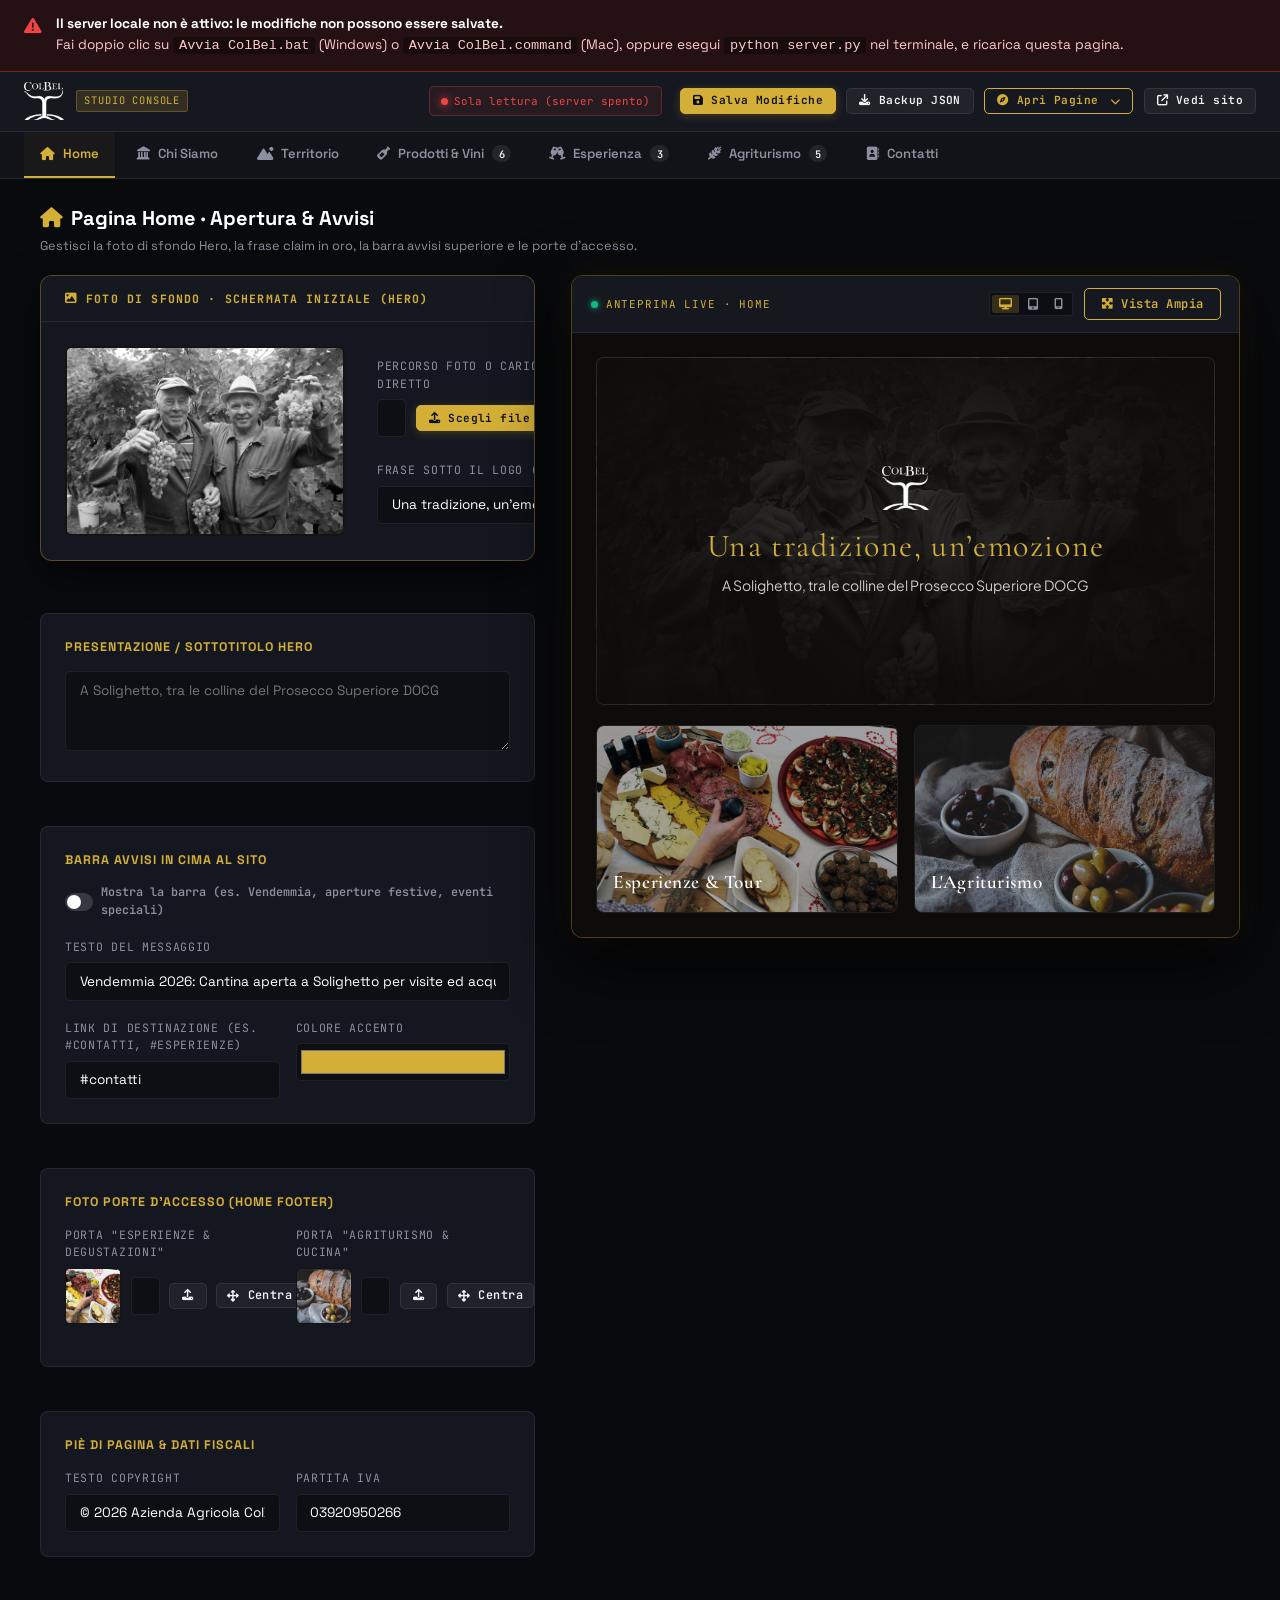
==== commit 8d5fe977: "feat(admin): centratura diretta foto col mouse su anteprime dashboard, modalita vista ampia e propor" ====
--- a/admin/index.html
+++ b/admin/index.html
@@ -14,7 +14,7 @@
   <link href="https://fonts.googleapis.com/css2?family=Cinzel:wght@500;700&family=Cormorant+Garamond:ital,wght@0,400;0,600;0,700;1,400&family=JetBrains+Mono:wght@400;500;700&family=Plus+Jakarta+Sans:wght@400;500;600;700&family=Space+Grotesk:wght@400;500;700&display=swap" rel="stylesheet">
   <link rel="stylesheet" href="https://cdnjs.cloudflare.com/ajax/libs/font-awesome/6.5.1/css/all.min.css">
 
-  <link rel="stylesheet" href="dashboard.css?v=20261029_studio_v3">
+  <link rel="stylesheet" href="dashboard.css?v=20261029_studio_pan_v5">
 </head>
 <body>
 
@@ -217,9 +217,16 @@
           <div class="preview-topbar">
             <div class="preview-topbar-title">
               <span class="preview-dot"></span>
-              <span>Anteprima Live · Pagina Home</span>
-            </div>
-            <a href="../index.html?modifica" target="_blank" class="btn btn-outline-gold btn-xs preview-fullscreen-btn" title="Apri a schermo intero reale"><i class="fa-solid fa-expand"></i> Schermo Intero Reale</a>
+              <span>Anteprima Live · Home</span>
+            </div>
+            <div class="preview-topbar-actions">
+              <div class="preview-device-switcher">
+                <button type="button" class="btn-device-mode active" data-device="desktop" title="Vista Desktop Widescreen (16:9)"><i class="fa-solid fa-desktop"></i></button>
+                <button type="button" class="btn-device-mode" data-device="tablet" title="Vista Tablet (4:3)"><i class="fa-solid fa-tablet-screen-button"></i></button>
+                <button type="button" class="btn-device-mode" data-device="mobile" title="Vista Mobile (9:16)"><i class="fa-solid fa-mobile-screen"></i></button>
+              </div>
+              <button type="button" class="btn btn-outline-gold btn-xs btn-toggle-expand" title="Espandi anteprima a tutta larghezza"><i class="fa-solid fa-maximize"></i> <span>Vista Ampia</span></button>
+            </div>
           </div>
           <div class="preview-viewport" id="previewHomeViewport">
             <!-- Barra avviso live -->
@@ -228,8 +235,8 @@
               <span style="text-decoration:underline; font-size:0.75rem;">Scopri di più &rarr;</span>
             </div>
 
-            <!-- Hero live -->
-            <div class="preview-hero-container" id="previewHeroBox">
+            <!-- Hero live con trascina per centrare -->
+            <div class="preview-hero-container" id="previewHeroBox" title="Trascina con il mouse per centrare la foto di sfondo">
               <div class="preview-hero-overlay"></div>
               <div class="preview-hero-content">
                 <img src="../assets/images/logo.png" alt="ColBel" class="preview-hero-logo">
@@ -240,11 +247,11 @@
 
             <!-- Porte live -->
             <div class="preview-doors-container">
-              <div class="preview-door-card">
+              <div class="preview-door-card" id="previewDoorExpCard" title="Trascina con il mouse per centrare">
                 <img src="" alt="" class="preview-door-img" id="previewDoorExpImg">
                 <span class="preview-door-label">Esperienze &amp; Tour</span>
               </div>
-              <div class="preview-door-card">
+              <div class="preview-door-card" id="previewDoorAgriCard" title="Trascina con il mouse per centrare">
                 <img src="" alt="" class="preview-door-img" id="previewDoorAgriImg">
                 <span class="preview-door-label">L'Agriturismo</span>
               </div>
@@ -343,9 +350,16 @@
           <div class="preview-topbar">
             <div class="preview-topbar-title">
               <span class="preview-dot"></span>
-              <span>Anteprima Live · Pagina Chi Siamo</span>
-            </div>
-            <a href="../storia.html?modifica" target="_blank" class="btn btn-outline-gold btn-xs preview-fullscreen-btn" title="Apri a schermo intero reale"><i class="fa-solid fa-expand"></i> Schermo Intero Reale</a>
+              <span>Anteprima Live · Chi Siamo</span>
+            </div>
+            <div class="preview-topbar-actions">
+              <div class="preview-device-switcher">
+                <button type="button" class="btn-device-mode active" data-device="desktop" title="Vista Desktop Widescreen (16:9)"><i class="fa-solid fa-desktop"></i></button>
+                <button type="button" class="btn-device-mode" data-device="tablet" title="Vista Tablet (4:3)"><i class="fa-solid fa-tablet-screen-button"></i></button>
+                <button type="button" class="btn-device-mode" data-device="mobile" title="Vista Mobile (9:16)"><i class="fa-solid fa-mobile-screen"></i></button>
+              </div>
+              <button type="button" class="btn btn-outline-gold btn-xs btn-toggle-expand" title="Espandi anteprima a tutta larghezza"><i class="fa-solid fa-maximize"></i> <span>Vista Ampia</span></button>
+            </div>
           </div>
           <div class="preview-viewport">
             <div class="preview-story-box">
@@ -355,7 +369,9 @@
               </div>
               <p class="preview-story-intro" id="prevCsIntro">“Col Bel” in dialetto veneto significa “bel colle”.</p>
               
-              <img src="" alt="" class="preview-story-img" id="prevCsImg">
+              <div class="preview-interactive-img-wrap" id="prevCsImgWrap" title="Trascina con il mouse per centrare la foto">
+                <img src="" alt="" class="preview-story-img" id="prevCsImg">
+              </div>
 
               <div class="preview-story-paragraphs">
                 <p id="prevCsP0"></p>
@@ -468,12 +484,19 @@
               <span class="preview-dot"></span>
               <span>Anteprima Live · Territorio</span>
             </div>
-            <a href="../index.html?modifica#territorio" target="_blank" class="btn btn-outline-gold btn-xs preview-fullscreen-btn" title="Apri a schermo intero reale"><i class="fa-solid fa-expand"></i> Schermo Intero Reale</a>
+            <div class="preview-topbar-actions">
+              <div class="preview-device-switcher">
+                <button type="button" class="btn-device-mode active" data-device="desktop" title="Vista Desktop Widescreen (16:9)"><i class="fa-solid fa-desktop"></i></button>
+                <button type="button" class="btn-device-mode" data-device="tablet" title="Vista Tablet (4:3)"><i class="fa-solid fa-tablet-screen-button"></i></button>
+                <button type="button" class="btn-device-mode" data-device="mobile" title="Vista Mobile (9:16)"><i class="fa-solid fa-mobile-screen"></i></button>
+              </div>
+              <button type="button" class="btn btn-outline-gold btn-xs btn-toggle-expand" title="Espandi anteprima a tutta larghezza"><i class="fa-solid fa-maximize"></i> <span>Vista Ampia</span></button>
+            </div>
           </div>
           <div class="preview-viewport">
-            <div style="position:relative; min-height:280px; border-radius:var(--radius); overflow:hidden; border:1px solid var(--line-gold); display:flex; flex-direction:column; justify-content:flex-end; padding:1.75rem;" id="prevTerBox">
-              <div style="position:absolute; inset:0; background:linear-gradient(to top, rgba(13,12,10,0.95) 20%, rgba(13,12,10,0.35) 100%); z-index:1;"></div>
-              <div style="position:relative; z-index:2;">
+            <div class="preview-panoramic-container" id="prevTerBox" title="Trascina con il mouse per centrare la foto">
+              <div class="preview-panoramic-overlay"></div>
+              <div class="preview-panoramic-content">
                 <span class="preview-story-eyebrow" id="prevTerEyebrow">TERRITORIO</span>
                 <h2 style="font-family:var(--font-serif); font-size:2rem; color:#fff; margin-bottom:0.5rem;" id="prevTerTitle">Solighetto</h2>
                 <p style="font-family:var(--font-serif); font-style:italic; color:var(--gold); font-size:1.1rem; line-height:1.45;" id="prevTerQuote"></p>
@@ -785,11 +808,26 @@
           <div class="preview-topbar">
             <div class="preview-topbar-title">
               <span class="preview-dot"></span>
-              <span>Anteprima Live · Schede Contatto</span>
-            </div>
-            <a href="../contatti.html?modifica" target="_blank" class="btn btn-outline-gold btn-xs preview-fullscreen-btn" title="Apri a schermo intero reale"><i class="fa-solid fa-expand"></i> Schermo Intero Reale</a>
+              <span>Anteprima Live · Contatti</span>
+            </div>
+            <div class="preview-topbar-actions">
+              <div class="preview-device-switcher">
+                <button type="button" class="btn-device-mode active" data-device="desktop" title="Vista Desktop Widescreen (16:9)"><i class="fa-solid fa-desktop"></i></button>
+                <button type="button" class="btn-device-mode" data-device="tablet" title="Vista Tablet (4:3)"><i class="fa-solid fa-tablet-screen-button"></i></button>
+                <button type="button" class="btn-device-mode" data-device="mobile" title="Vista Mobile (9:16)"><i class="fa-solid fa-mobile-screen"></i></button>
+              </div>
+              <button type="button" class="btn btn-outline-gold btn-xs btn-toggle-expand" title="Espandi anteprima a tutta larghezza"><i class="fa-solid fa-maximize"></i> <span>Vista Ampia</span></button>
+            </div>
           </div>
           <div class="preview-viewport">
+            <div class="preview-cantina-banner" id="prevContactBox" title="Trascina con il mouse per centrare la foto">
+              <div class="preview-cantina-overlay"></div>
+              <div class="preview-cantina-content">
+                <span class="preview-story-eyebrow">SEDE CANTINA &amp; DEGUSTAZIONI</span>
+                <h3 style="font-family:var(--font-serif); font-size:1.6rem; color:#fff; margin:0;" id="prevContactTitle">Azienda Agricola ColBel</h3>
+              </div>
+            </div>
+
             <div class="preview-contacts-grid">
               <!-- Card Gianni -->
               <div class="preview-contact-card">
@@ -899,6 +937,6 @@
   <div id="dashToasts"></div>
 
   <!-- Script Logica Dashboard -->
-  <script src="dashboard.js?v=20261029_studio_v4"></script>
+  <script src="dashboard.js?v=20261029_studio_pan_v5"></script>
 </body>
 </html>
--- a/admin/dashboard.css
+++ b/admin/dashboard.css
@@ -1230,12 +1230,12 @@
   font-size: 0.8rem;
   font-family: var(--font-mono);
 }
+
+/* Widescreen Hero Container (Scala 16:9 Reale Senza Deformazioni) */
 .preview-hero-container {
   position: relative;
   width: 100%;
   aspect-ratio: 16 / 9;
-  min-height: 250px;
-  max-height: 480px;
   border-radius: var(--radius);
   overflow: hidden;
   display: flex;
@@ -1243,22 +1243,25 @@
   align-items: center;
   justify-content: center;
   text-align: center;
-  padding: 2.5rem 1.5rem;
+  padding: 2rem 1.25rem;
   background-size: cover;
   background-position: center;
   border: 1px solid var(--line);
   box-sizing: border-box;
+  margin-bottom: 1.25rem;
 }
 .preview-hero-overlay {
   position: absolute;
   inset: 0;
-  background: radial-gradient(ellipse at center, rgba(13,12,10,0.6) 0%, rgba(13,12,10,0.92) 100%);
+  background: radial-gradient(ellipse at center, rgba(13,12,10,0.55) 0%, rgba(13,12,10,0.92) 100%);
+  pointer-events: none;
 }
 .preview-hero-content {
   position: relative;
   z-index: 2;
   max-width: 800px;
   width: 100%;
+  pointer-events: none;
 }
 .preview-hero-logo {
   height: 44px;
@@ -1305,6 +1308,7 @@
   height: 100%;
   object-fit: cover;
   filter: brightness(0.65);
+  pointer-events: none;
 }
 .preview-door-label {
   position: relative;
@@ -1314,6 +1318,7 @@
   color: #fff;
   font-weight: 600;
   letter-spacing: 0.03em;
+  pointer-events: none;
 }
 
 /* Anteprima Chi Siamo */
@@ -1346,13 +1351,22 @@
   color: var(--gold);
   line-height: 1.5;
 }
+.preview-interactive-img-wrap {
+  position: relative;
+  width: 100%;
+  aspect-ratio: 16 / 10;
+  border-radius: var(--radius);
+  overflow: hidden;
+  border: 1px solid var(--line-gold);
+  background: #000;
+  box-sizing: border-box;
+}
 .preview-story-img {
   width: 100%;
-  height: auto;
-  aspect-ratio: 16 / 10;
+  height: 100%;
   object-fit: cover;
-  border-radius: var(--radius);
-  border: 1px solid var(--line-gold);
+  display: block;
+  pointer-events: none;
 }
 .preview-story-paragraphs {
   font-size: 0.88rem;
@@ -1369,6 +1383,65 @@
   font-style: italic;
   font-size: 1.1rem;
   color: var(--gold);
+}
+
+/* Anteprima Panoramica Territorio */
+.preview-panoramic-container {
+  position: relative;
+  width: 100%;
+  aspect-ratio: 16 / 9;
+  border-radius: var(--radius);
+  overflow: hidden;
+  border: 1px solid var(--line-gold);
+  display: flex;
+  flex-direction: column;
+  justify-content: flex-end;
+  padding: 1.75rem;
+  background-size: cover;
+  background-position: center;
+  box-sizing: border-box;
+}
+.preview-panoramic-overlay {
+  position: absolute;
+  inset: 0;
+  background: linear-gradient(to top, rgba(13,12,10,0.95) 20%, rgba(13,12,10,0.35) 100%);
+  z-index: 1;
+  pointer-events: none;
+}
+.preview-panoramic-content {
+  position: relative;
+  z-index: 2;
+  pointer-events: none;
+}
+
+/* Anteprima Cantina Contatti */
+.preview-cantina-banner {
+  position: relative;
+  width: 100%;
+  aspect-ratio: 16 / 9;
+  border-radius: var(--radius);
+  overflow: hidden;
+  border: 1px solid var(--line-gold);
+  display: flex;
+  flex-direction: column;
+  justify-content: flex-end;
+  padding: 1.5rem;
+  background-size: cover;
+  background-position: center;
+  box-sizing: border-box;
+  margin-bottom: 1.25rem;
+}
+.preview-cantina-overlay {
+  position: absolute;
+  inset: 0;
+  background: linear-gradient(to top, rgba(13,12,10,0.92) 15%, rgba(13,12,10,0.3) 100%);
+  z-index: 1;
+  pointer-events: none;
+}
+.preview-cantina-content {
+  position: relative;
+  z-index: 2;
+  pointer-events: none;
 }
 
 /* Anteprima Contatti */
@@ -1725,3 +1798,236 @@
   gap: 0.35rem;
   text-decoration: none;
 }
+
+/* ==========================================================================
+   INTERACTIVE PAN & CENTERING DIRECTLY IN DASHBOARD PREVIEWS
+   ========================================================================== */
+.preview-interactive-pan {
+  position: relative !important;
+  user-select: none !important;
+  -webkit-user-select: none !important;
+  cursor: grab !important;
+  transition: border-color 0.2s, box-shadow 0.2s;
+}
+.preview-interactive-pan:hover {
+  border-color: var(--gold) !important;
+  box-shadow: 0 0 20px rgba(212, 175, 55, 0.2) !important;
+}
+.preview-interactive-pan.is-dragging,
+.preview-interactive-pan:active {
+  cursor: grabbing !important;
+}
+
+/* Floating HUD on top of interactive preview image */
+.pan-hud {
+  position: absolute;
+  top: 10px;
+  right: 10px;
+  z-index: 30;
+  display: flex;
+  align-items: center;
+  gap: 0.35rem;
+  background: rgba(10, 11, 14, 0.92);
+  border: 1px solid var(--line-gold);
+  border-radius: var(--radius-sm);
+  padding: 0.3rem 0.55rem;
+  backdrop-filter: blur(10px);
+  -webkit-backdrop-filter: blur(10px);
+  box-shadow: 0 8px 24px rgba(0, 0, 0, 0.8);
+  opacity: 0;
+  pointer-events: none;
+  transition: opacity 0.2s ease, transform 0.2s ease;
+  transform: translateY(-4px);
+  font-family: var(--font-mono);
+  font-size: 0.7rem;
+  color: #fff;
+}
+.preview-interactive-pan:hover .pan-hud,
+.preview-interactive-pan.is-dragging .pan-hud,
+.preview-interactive-pan:focus-within .pan-hud {
+  opacity: 1;
+  pointer-events: auto;
+  transform: translateY(0);
+}
+
+.pan-hud-hint {
+  display: flex;
+  align-items: center;
+  gap: 0.35rem;
+  color: var(--gold);
+  font-weight: 600;
+  padding-right: 0.4rem;
+  border-right: 1px solid rgba(255, 255, 255, 0.12);
+  white-space: nowrap;
+}
+
+.pan-hud-btns {
+  display: flex;
+  align-items: center;
+  gap: 0.2rem;
+}
+
+.pan-hud-btn {
+  background: rgba(255, 255, 255, 0.08);
+  border: 1px solid rgba(255, 255, 255, 0.12);
+  color: #f2ebdf;
+  border-radius: 3px;
+  padding: 0.2rem 0.45rem;
+  font-size: 0.68rem;
+  font-family: var(--font-mono);
+  cursor: pointer;
+  line-height: 1.2;
+  transition: all 0.15s ease;
+}
+.pan-hud-btn:hover {
+  background: var(--gold);
+  color: #0b0c0e;
+  border-color: var(--gold);
+}
+.pan-hud-btn.active {
+  background: var(--gold);
+  color: #0b0c0e;
+  font-weight: 700;
+}
+
+.pan-hud-zoom {
+  display: flex;
+  align-items: center;
+  gap: 0.2rem;
+  padding-left: 0.35rem;
+  border-left: 1px solid rgba(255, 255, 255, 0.12);
+}
+.pan-hud-zoom-val {
+  color: var(--gold);
+  font-size: 0.68rem;
+  min-width: 34px;
+  text-align: center;
+  font-weight: 700;
+}
+
+/* Subtle Reticle indicator on the interactive image */
+.pan-reticle {
+  position: absolute;
+  width: 26px;
+  height: 26px;
+  transform: translate(-50%, -50%);
+  pointer-events: none;
+  z-index: 15;
+  opacity: 0;
+  transition: opacity 0.2s;
+}
+.preview-interactive-pan:hover .pan-reticle,
+.preview-interactive-pan.is-dragging .pan-reticle {
+  opacity: 0.85;
+}
+.pan-reticle-dot {
+  position: absolute;
+  inset: 0;
+  border: 2px solid var(--gold);
+  border-radius: 50%;
+  box-shadow: 0 0 8px rgba(212, 175, 55, 0.8);
+}
+.pan-reticle-h {
+  position: absolute;
+  top: 50%;
+  left: -6px;
+  right: -6px;
+  height: 1px;
+  background: var(--gold);
+  transform: translateY(-50%);
+}
+.pan-reticle-v {
+  position: absolute;
+  left: 50%;
+  top: -6px;
+  bottom: -6px;
+  width: 1px;
+  background: var(--gold);
+  transform: translateX(-50%);
+}
+
+/* Toast Badge indicator when dragging/saving */
+.pan-status-badge {
+  position: absolute;
+  bottom: 10px;
+  left: 10px;
+  z-index: 25;
+  background: rgba(0, 0, 0, 0.8);
+  border: 1px solid var(--line-gold);
+  border-radius: var(--radius-xs);
+  padding: 0.2rem 0.5rem;
+  font-family: var(--font-mono);
+  font-size: 0.65rem;
+  color: var(--gold);
+  opacity: 0;
+  transition: opacity 0.2s;
+  pointer-events: none;
+}
+.preview-interactive-pan.is-dragging .pan-status-badge,
+.preview-interactive-pan:hover .pan-status-badge {
+  opacity: 1;
+}
+
+/* Device Switcher & Topbar Actions */
+.preview-topbar-actions {
+  display: flex;
+  align-items: center;
+  gap: 0.65rem;
+}
+.preview-device-switcher {
+  display: flex;
+  align-items: center;
+  background: rgba(0, 0, 0, 0.4);
+  border: 1px solid var(--line);
+  border-radius: var(--radius-xs);
+  padding: 2px;
+  gap: 2px;
+}
+.btn-device-mode {
+  background: transparent;
+  border: none;
+  color: var(--text-muted);
+  font-size: 0.72rem;
+  padding: 3px 7px;
+  border-radius: 2px;
+  cursor: pointer;
+  transition: all 0.15s ease;
+}
+.btn-device-mode:hover {
+  color: #fff;
+}
+.btn-device-mode.active {
+  background: rgba(212, 175, 55, 0.2);
+  color: var(--gold);
+}
+
+/* Expanded Vista Ampia Mode (Dentro la Dashboard) */
+.split-studio.is-expanded {
+  grid-template-columns: 1fr !important;
+}
+.split-studio.is-expanded .split-editor {
+  display: none !important;
+}
+.split-studio.is-expanded .split-preview {
+  position: relative;
+  top: 0;
+  max-height: none;
+  min-height: 85vh;
+}
+.split-studio.is-expanded .preview-viewport {
+  padding: 2.5rem 3.5rem;
+}
+
+/* Device View constraints inside viewport */
+.preview-viewport.is-tablet {
+  max-width: 768px;
+  margin: 0 auto;
+  border-left: 1px dashed var(--line-gold);
+  border-right: 1px dashed var(--line-gold);
+}
+.preview-viewport.is-mobile {
+  max-width: 390px;
+  margin: 0 auto;
+  border-left: 1px dashed var(--line-gold);
+  border-right: 1px dashed var(--line-gold);
+}
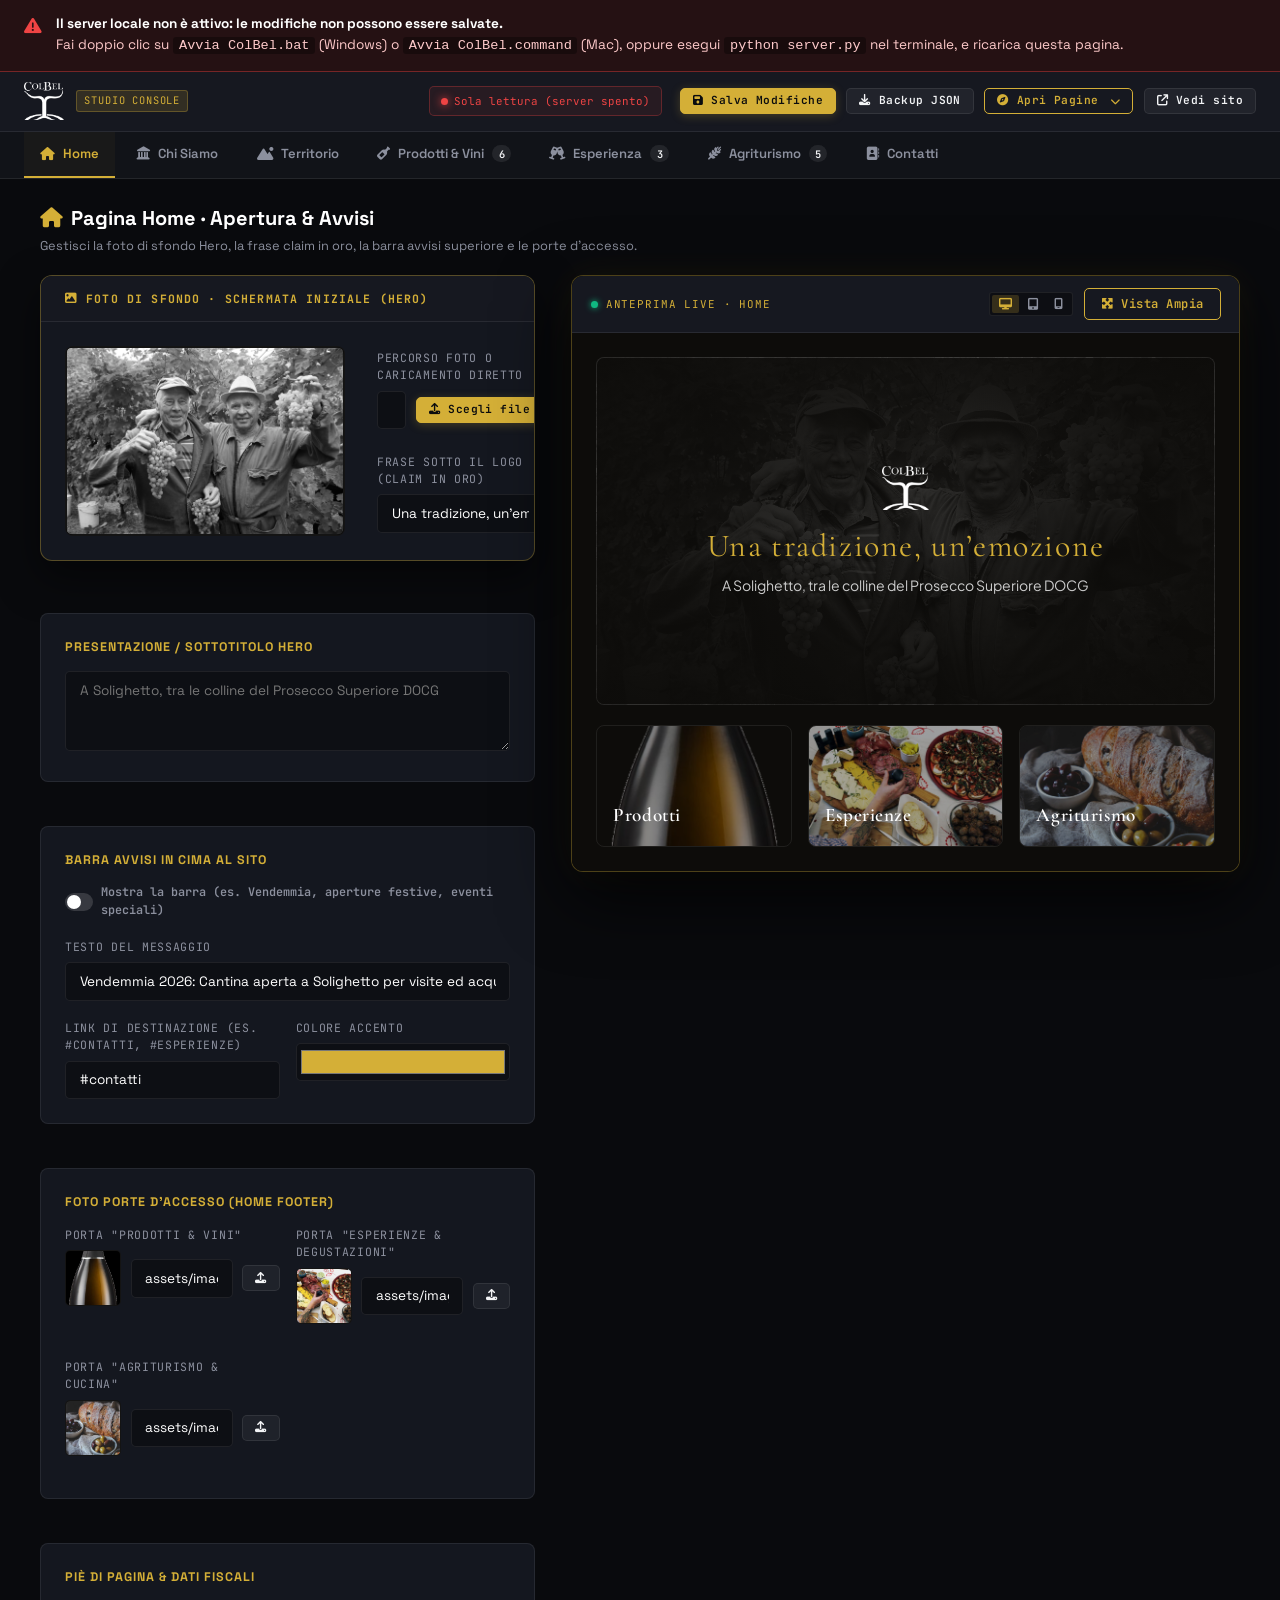
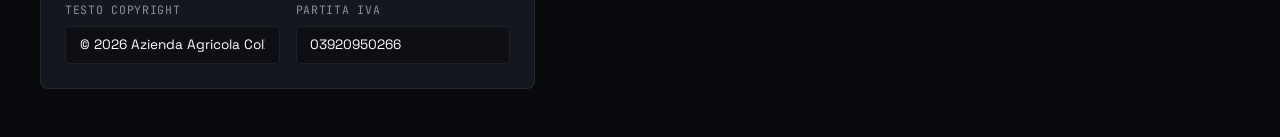
==== commit 91a8da05: "fix(dashboard): rimossi tasti centra scomodi, aggiunta porta prodotti mancante, spostamento fluido e" ====
--- a/admin/index.html
+++ b/admin/index.html
@@ -14,7 +14,7 @@
   <link href="https://fonts.googleapis.com/css2?family=Cinzel:wght@500;700&family=Cormorant+Garamond:ital,wght@0,400;0,600;0,700;1,400&family=JetBrains+Mono:wght@400;500;700&family=Plus+Jakarta+Sans:wght@400;500;600;700&family=Space+Grotesk:wght@400;500;700&display=swap" rel="stylesheet">
   <link rel="stylesheet" href="https://cdnjs.cloudflare.com/ajax/libs/font-awesome/6.5.1/css/all.min.css">
 
-  <link rel="stylesheet" href="dashboard.css?v=20261029_studio_pan_v5">
+  <link rel="stylesheet" href="dashboard.css?v=20261029_clean_v6">
 </head>
 <body>
 
@@ -177,11 +177,19 @@
 
           <div class="form-panel">
             <h4 class="panel-subtitle">Foto Porte d'Accesso (Home Footer)</h4>
-            <div class="form-row">
+            <div class="form-row" style="grid-template-columns: repeat(auto-fit, minmax(200px, 1fr));">
+              <div class="form-group">
+                <label class="form-label">Porta "Prodotti &amp; Vini"</label>
+                <div class="img-field" data-img-field>
+                  <img class="img-field-preview" alt="" draggable="false">
+                  <input type="text" class="form-control" data-bind="impostazioni.porte_prodotti_img" id="inputDoorProd">
+                  <label class="btn btn-secondary btn-sm"><i class="fa-solid fa-upload"></i><input type="file" accept="image/*" hidden></label>
+                </div>
+              </div>
               <div class="form-group">
                 <label class="form-label">Porta "Esperienze &amp; Degustazioni"</label>
                 <div class="img-field" data-img-field>
-                  <img class="img-field-preview" alt="">
+                  <img class="img-field-preview" alt="" draggable="false">
                   <input type="text" class="form-control" data-bind="impostazioni.porte_esperienze_img" id="inputDoorExp">
                   <label class="btn btn-secondary btn-sm"><i class="fa-solid fa-upload"></i><input type="file" accept="image/*" hidden></label>
                 </div>
@@ -189,7 +197,7 @@
               <div class="form-group">
                 <label class="form-label">Porta "Agriturismo &amp; Cucina"</label>
                 <div class="img-field" data-img-field>
-                  <img class="img-field-preview" alt="">
+                  <img class="img-field-preview" alt="" draggable="false">
                   <input type="text" class="form-control" data-bind="impostazioni.porte_agriturismo_img" id="inputDoorAgri">
                   <label class="btn btn-secondary btn-sm"><i class="fa-solid fa-upload"></i><input type="file" accept="image/*" hidden></label>
                 </div>
@@ -245,15 +253,19 @@
               </div>
             </div>
 
-            <!-- Porte live -->
-            <div class="preview-doors-container">
+            <!-- Porte live (Prodotti, Esperienze, Agriturismo) -->
+            <div class="preview-doors-container" style="grid-template-columns: repeat(3, 1fr);">
+              <div class="preview-door-card" id="previewDoorProdCard" title="Trascina con il mouse per centrare">
+                <img src="" alt="" class="preview-door-img" id="previewDoorProdImg" draggable="false">
+                <span class="preview-door-label">Prodotti</span>
+              </div>
               <div class="preview-door-card" id="previewDoorExpCard" title="Trascina con il mouse per centrare">
-                <img src="" alt="" class="preview-door-img" id="previewDoorExpImg">
-                <span class="preview-door-label">Esperienze &amp; Tour</span>
+                <img src="" alt="" class="preview-door-img" id="previewDoorExpImg" draggable="false">
+                <span class="preview-door-label">Esperienze</span>
               </div>
               <div class="preview-door-card" id="previewDoorAgriCard" title="Trascina con il mouse per centrare">
-                <img src="" alt="" class="preview-door-img" id="previewDoorAgriImg">
-                <span class="preview-door-label">L'Agriturismo</span>
+                <img src="" alt="" class="preview-door-img" id="previewDoorAgriImg" draggable="false">
+                <span class="preview-door-label">Agriturismo</span>
               </div>
             </div>
           </div>
@@ -937,6 +949,6 @@
   <div id="dashToasts"></div>
 
   <!-- Script Logica Dashboard -->
-  <script src="dashboard.js?v=20261029_studio_pan_v5"></script>
+  <script src="dashboard.js?v=20261029_clean_v6"></script>
 </body>
 </html>
--- a/admin/dashboard.css
+++ b/admin/dashboard.css
@@ -1818,154 +1818,43 @@
   cursor: grabbing !important;
 }
 
-/* Floating HUD on top of interactive preview image */
-.pan-hud {
+/* Minimal unobtrusive hint on hover */
+.pan-badge {
   position: absolute;
-  top: 10px;
-  right: 10px;
-  z-index: 30;
-  display: flex;
-  align-items: center;
-  gap: 0.35rem;
-  background: rgba(10, 11, 14, 0.92);
-  border: 1px solid var(--line-gold);
-  border-radius: var(--radius-sm);
-  padding: 0.3rem 0.55rem;
-  backdrop-filter: blur(10px);
-  -webkit-backdrop-filter: blur(10px);
-  box-shadow: 0 8px 24px rgba(0, 0, 0, 0.8);
-  opacity: 0;
-  pointer-events: none;
-  transition: opacity 0.2s ease, transform 0.2s ease;
-  transform: translateY(-4px);
-  font-family: var(--font-mono);
-  font-size: 0.7rem;
-  color: #fff;
-}
-.preview-interactive-pan:hover .pan-hud,
-.preview-interactive-pan.is-dragging .pan-hud,
-.preview-interactive-pan:focus-within .pan-hud {
-  opacity: 1;
-  pointer-events: auto;
-  transform: translateY(0);
-}
-
-.pan-hud-hint {
-  display: flex;
-  align-items: center;
-  gap: 0.35rem;
-  color: var(--gold);
-  font-weight: 600;
-  padding-right: 0.4rem;
-  border-right: 1px solid rgba(255, 255, 255, 0.12);
-  white-space: nowrap;
-}
-
-.pan-hud-btns {
-  display: flex;
-  align-items: center;
-  gap: 0.2rem;
-}
-
-.pan-hud-btn {
-  background: rgba(255, 255, 255, 0.08);
-  border: 1px solid rgba(255, 255, 255, 0.12);
-  color: #f2ebdf;
-  border-radius: 3px;
-  padding: 0.2rem 0.45rem;
-  font-size: 0.68rem;
-  font-family: var(--font-mono);
-  cursor: pointer;
-  line-height: 1.2;
-  transition: all 0.15s ease;
-}
-.pan-hud-btn:hover {
-  background: var(--gold);
-  color: #0b0c0e;
-  border-color: var(--gold);
-}
-.pan-hud-btn.active {
-  background: var(--gold);
-  color: #0b0c0e;
-  font-weight: 700;
-}
-
-.pan-hud-zoom {
-  display: flex;
-  align-items: center;
-  gap: 0.2rem;
-  padding-left: 0.35rem;
-  border-left: 1px solid rgba(255, 255, 255, 0.12);
-}
-.pan-hud-zoom-val {
-  color: var(--gold);
-  font-size: 0.68rem;
-  min-width: 34px;
-  text-align: center;
-  font-weight: 700;
-}
-
-/* Subtle Reticle indicator on the interactive image */
-.pan-reticle {
-  position: absolute;
-  width: 26px;
-  height: 26px;
-  transform: translate(-50%, -50%);
-  pointer-events: none;
-  z-index: 15;
-  opacity: 0;
-  transition: opacity 0.2s;
-}
-.preview-interactive-pan:hover .pan-reticle,
-.preview-interactive-pan.is-dragging .pan-reticle {
-  opacity: 0.85;
-}
-.pan-reticle-dot {
-  position: absolute;
-  inset: 0;
-  border: 2px solid var(--gold);
-  border-radius: 50%;
-  box-shadow: 0 0 8px rgba(212, 175, 55, 0.8);
-}
-.pan-reticle-h {
-  position: absolute;
-  top: 50%;
-  left: -6px;
-  right: -6px;
-  height: 1px;
-  background: var(--gold);
-  transform: translateY(-50%);
-}
-.pan-reticle-v {
-  position: absolute;
-  left: 50%;
-  top: -6px;
-  bottom: -6px;
-  width: 1px;
-  background: var(--gold);
-  transform: translateX(-50%);
-}
-
-/* Toast Badge indicator when dragging/saving */
-.pan-status-badge {
-  position: absolute;
-  bottom: 10px;
-  left: 10px;
+  bottom: 12px;
+  right: 12px;
   z-index: 25;
-  background: rgba(0, 0, 0, 0.8);
+  background: rgba(10, 11, 14, 0.85);
   border: 1px solid var(--line-gold);
   border-radius: var(--radius-xs);
-  padding: 0.2rem 0.5rem;
-  font-family: var(--font-mono);
-  font-size: 0.65rem;
+  padding: 0.25rem 0.6rem;
+  font-family: var(--font-mono);
+  font-size: 0.68rem;
   color: var(--gold);
   opacity: 0;
-  transition: opacity 0.2s;
+  transform: translateY(4px);
+  transition: opacity 0.2s ease, transform 0.2s ease;
   pointer-events: none;
-}
-.preview-interactive-pan.is-dragging .pan-status-badge,
-.preview-interactive-pan:hover .pan-status-badge {
+  box-shadow: 0 4px 12px rgba(0, 0, 0, 0.6);
+  backdrop-filter: blur(6px);
+}
+.preview-interactive-pan:hover .pan-badge,
+.preview-interactive-pan.is-dragging .pan-badge {
   opacity: 1;
+  transform: translateY(0);
+}
+
+.preview-interactive-pan img {
+  -webkit-user-drag: none !important;
+  user-select: none !important;
+  pointer-events: none !important;
+}
+
+.preview-hero-content,
+.preview-panoramic-content,
+.preview-cantina-content,
+.preview-door-label {
+  pointer-events: none !important;
 }
 
 /* Device Switcher & Topbar Actions */
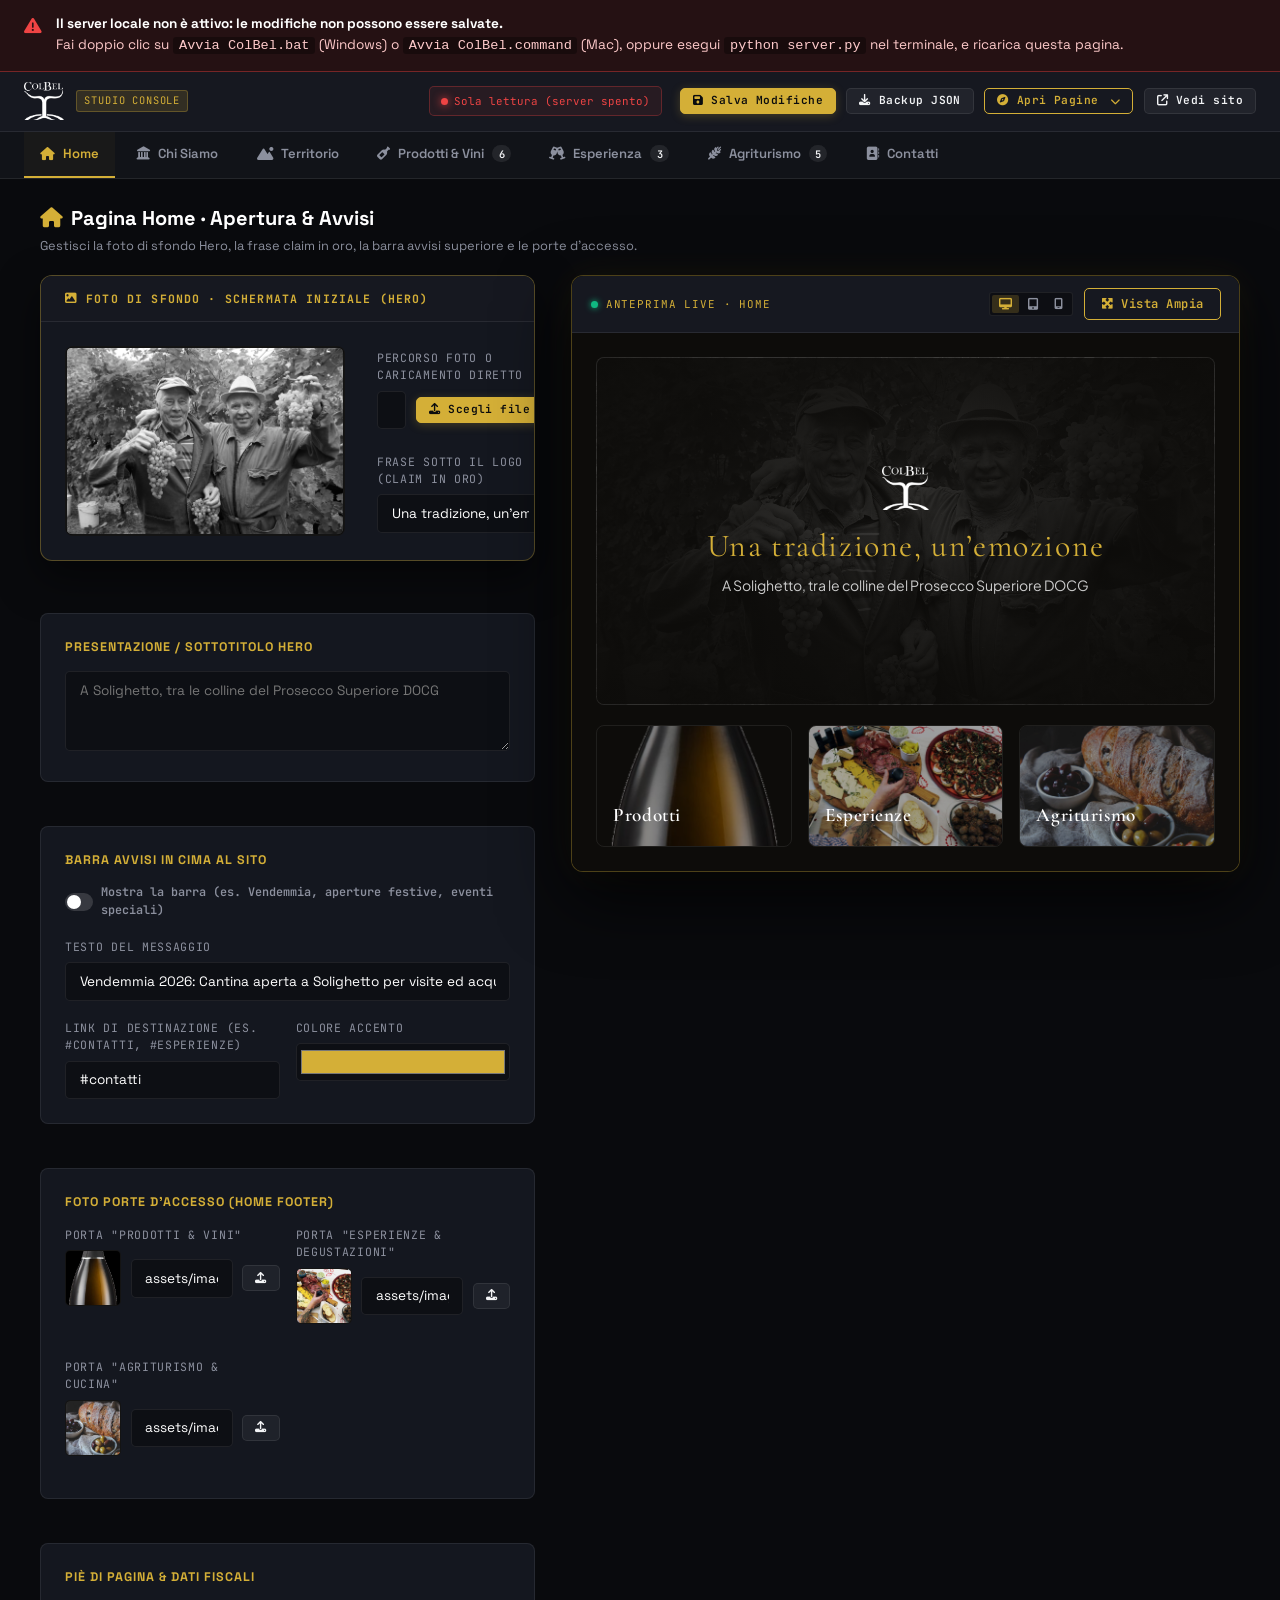
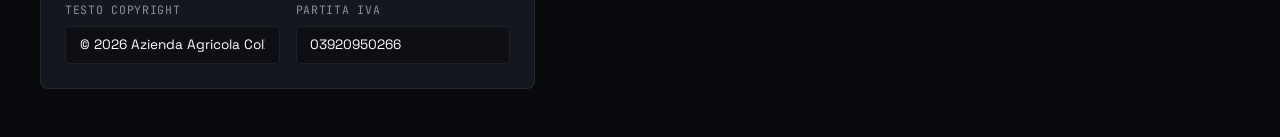
==== commit e7d16e56: "feat: aggiornamento contenuti, testi di contatto pagine, menu link e rifinitura scrollytelling esper" ====
--- a/admin/index.html
+++ b/admin/index.html
@@ -309,7 +309,7 @@
                   </div>
                 </div>
                 <div class="form-row" style="margin-bottom:0;">
-                  <div class="form-group" style="flex:1; margin-bottom:0;">
+                  <div class="form-group" style="flex:1; margin-bottom:0; display:none;">
                     <label class="form-label">Etichetta piccola</label>
                     <input type="text" class="form-control" data-bind="chiSiamo.etichetta" id="inputCsEyebrow" placeholder="LA NOSTRA STORIA">
                   </div>
@@ -340,7 +340,7 @@
               <label class="form-label">Paragrafo 3: L'agriturismo e la sala degustazione oggi</label>
               <textarea class="form-control form-textarea" rows="3" data-bind="chiSiamo.paragrafo_2" id="inputCsP2"></textarea>
             </div>
-            <div class="form-group" style="margin-bottom:0;">
+            <div class="form-group" style="margin-bottom:0; display:none;">
               <label class="form-label">Citazione evocativa</label>
               <textarea class="form-control form-textarea" rows="2" data-bind="chiSiamo.citazione" id="inputCsQuote"></textarea>
             </div>
@@ -436,7 +436,7 @@
                   </div>
                 </div>
                 <div class="form-row" style="margin-bottom:0;">
-                  <div class="form-group" style="flex:1; margin-bottom:0;">
+                  <div class="form-group" style="flex:1; margin-bottom:0; display:none;">
                     <label class="form-label">Etichetta piccola</label>
                     <input type="text" class="form-control" data-bind="territorio.etichetta" id="inputTerEyebrow" placeholder="TERRITORIO">
                   </div>
@@ -574,7 +574,7 @@
                   <label class="btn btn-primary btn-sm"><i class="fa-solid fa-upload"></i> Scegli<input type="file" id="inputProdImgFile" accept="image/*" hidden></label>
                 </div>
               </div>
-              <div class="form-group" style="flex:1; margin-bottom:0;">
+              <div class="form-group" style="flex:1; margin-bottom:0; display:none;">
                 <label class="form-label">Foto Chiusura Pagina (Botti in cantina)</label>
                 <div class="img-field" data-img-field>
                   <input type="text" class="form-control" data-bind="impostazioni.testi_sezioni.vini_chiusura_immagine">
@@ -655,6 +655,22 @@
       <div class="items-grid" id="esperienzeVisualGrid">
         <!-- Schede esperienze interattive renderizzate via JS a tutta larghezza -->
       </div>
+
+      <div class="form-panel" style="margin-top:1.5rem;">
+        <h4 class="panel-subtitle">Pranzo o cena del weekend (testo sotto le esperienze)</h4>
+        <div class="form-group">
+          <label class="form-label">Testo principale</label>
+          <textarea class="form-control form-textarea" rows="5" data-bind="impostazioni.testi_sezioni.esperienze_weekend"></textarea>
+        </div>
+        <div class="form-group">
+          <label class="form-label">Secondo paragrafo</label>
+          <textarea class="form-control form-textarea" rows="2" data-bind="impostazioni.testi_sezioni.esperienze_weekend_2"></textarea>
+        </div>
+        <div class="form-group" style="margin-bottom:0;">
+          <label class="form-label">Frase prima del link "clicca qua" al menù</label>
+          <textarea class="form-control form-textarea" rows="2" data-bind="impostazioni.testi_sezioni.esperienze_menu"></textarea>
+        </div>
+      </div>
     </section>
 
     <!-- ============================================================== -->
@@ -700,6 +716,10 @@
         <h4 class="panel-subtitle">Menù Spuntineria del Weekend &amp; Eventi Privati</h4>
         <div class="form-group" style="margin-bottom:0;">
           <textarea class="form-control form-textarea" rows="3" data-bind="agriturismo.spuntineria"></textarea>
+        </div>
+        <div class="form-group" style="margin-bottom:0; margin-top:1rem;">
+          <label class="form-label">Frase prima del link "clicca qui." al menù</label>
+          <textarea class="form-control form-textarea" rows="2" data-bind="impostazioni.testi_sezioni.agriturismo_menu"></textarea>
         </div>
       </div>
 
@@ -768,7 +788,7 @@
             <h4 class="panel-subtitle"><i class="fa-solid fa-user" style="color:var(--gold); margin-right:4px;"></i> Gianni Teo (Cantina &amp; Degustazioni)</h4>
             <div class="form-row">
               <div class="form-group"><label class="form-label">Nome visualizzato</label><input type="text" class="form-control" data-bind="contatti.gianni.nome" id="inputGianniNome"></div>
-              <div class="form-group"><label class="form-label">Ruolo</label><input type="text" class="form-control" data-bind="contatti.gianni.ruolo" placeholder="es. Titolare ed Enologo" id="inputGianniRuolo"></div>
+              <div class="form-group" style="display:none;"><label class="form-label">Ruolo</label><input type="text" class="form-control" data-bind="contatti.gianni.ruolo" placeholder="es. Titolare ed Enologo" id="inputGianniRuolo"></div>
             </div>
             <div class="form-row">
               <div class="form-group"><label class="form-label">Telefono</label><input type="text" class="form-control" data-bind="contatti.gianni.telefono" id="inputGianniTel"></div>
@@ -785,7 +805,7 @@
             <h4 class="panel-subtitle"><i class="fa-solid fa-user" style="color:var(--gold); margin-right:4px;"></i> Lissa (Cucina &amp; Accoglienza)</h4>
             <div class="form-row">
               <div class="form-group"><label class="form-label">Nome visualizzato</label><input type="text" class="form-control" data-bind="contatti.lissa.nome" id="inputLissaNome"></div>
-              <div class="form-group"><label class="form-label">Ruolo</label><input type="text" class="form-control" data-bind="contatti.lissa.ruolo" placeholder="es. Cucina artigianale &amp; Accoglienza" id="inputLissaRuolo"></div>
+              <div class="form-group" style="display:none;"><label class="form-label">Ruolo</label><input type="text" class="form-control" data-bind="contatti.lissa.ruolo" placeholder="es. Cucina artigianale &amp; Accoglienza" id="inputLissaRuolo"></div>
             </div>
             <div class="form-row">
               <div class="form-group"><label class="form-label">Telefono</label><input type="text" class="form-control" data-bind="contatti.lissa.telefono" id="inputLissaTel"></div>
@@ -874,6 +894,33 @@
               </div>
             </div>
           </div>
+        </div>
+      </div>
+    
+      <div class="form-panel" style="margin-top:1.5rem;">
+        <h4 class="panel-subtitle"><i class="fa-solid fa-envelope" style="color:var(--gold); margin-right:4px;"></i> Blocco "Contatti" in fondo alle pagine · frase sopra i numeri</h4>
+        <div class="form-group">
+          <label class="form-label">Home (lascia vuoto per nessuna frase)</label>
+          <textarea class="form-control form-textarea" rows="2" data-bind="impostazioni.testi_sezioni.contatti_home"></textarea>
+        </div>
+        <div class="form-group">
+          <label class="form-label">Pagina I nostri vini</label>
+          <textarea class="form-control form-textarea" rows="2" data-bind="impostazioni.testi_sezioni.contatti_vini"></textarea>
+        </div>
+        <div class="form-group">
+          <label class="form-label">Pagina Esperienze</label>
+          <textarea class="form-control form-textarea" rows="2" data-bind="impostazioni.testi_sezioni.contatti_esperienze"></textarea>
+        </div>
+        <div class="form-group" style="margin-bottom:0;">
+          <label class="form-label">Pagina Agriturismo</label>
+          <textarea class="form-control form-textarea" rows="2" data-bind="impostazioni.testi_sezioni.contatti_agriturismo"></textarea>
+        </div>
+      </div>
+
+      <div class="form-panel">
+        <h4 class="panel-subtitle"><i class="fa-solid fa-utensils" style="color:var(--gold); margin-right:4px;"></i> Link al menù (usato da "clicca qui" in Esperienze e Agriturismo)</h4>
+        <div class="form-group" style="margin-bottom:0;">
+          <input type="text" class="form-control" data-bind="impostazioni.testi_sezioni.menu_url" placeholder="https://drive.google.com/...">
         </div>
       </div>
     </section>
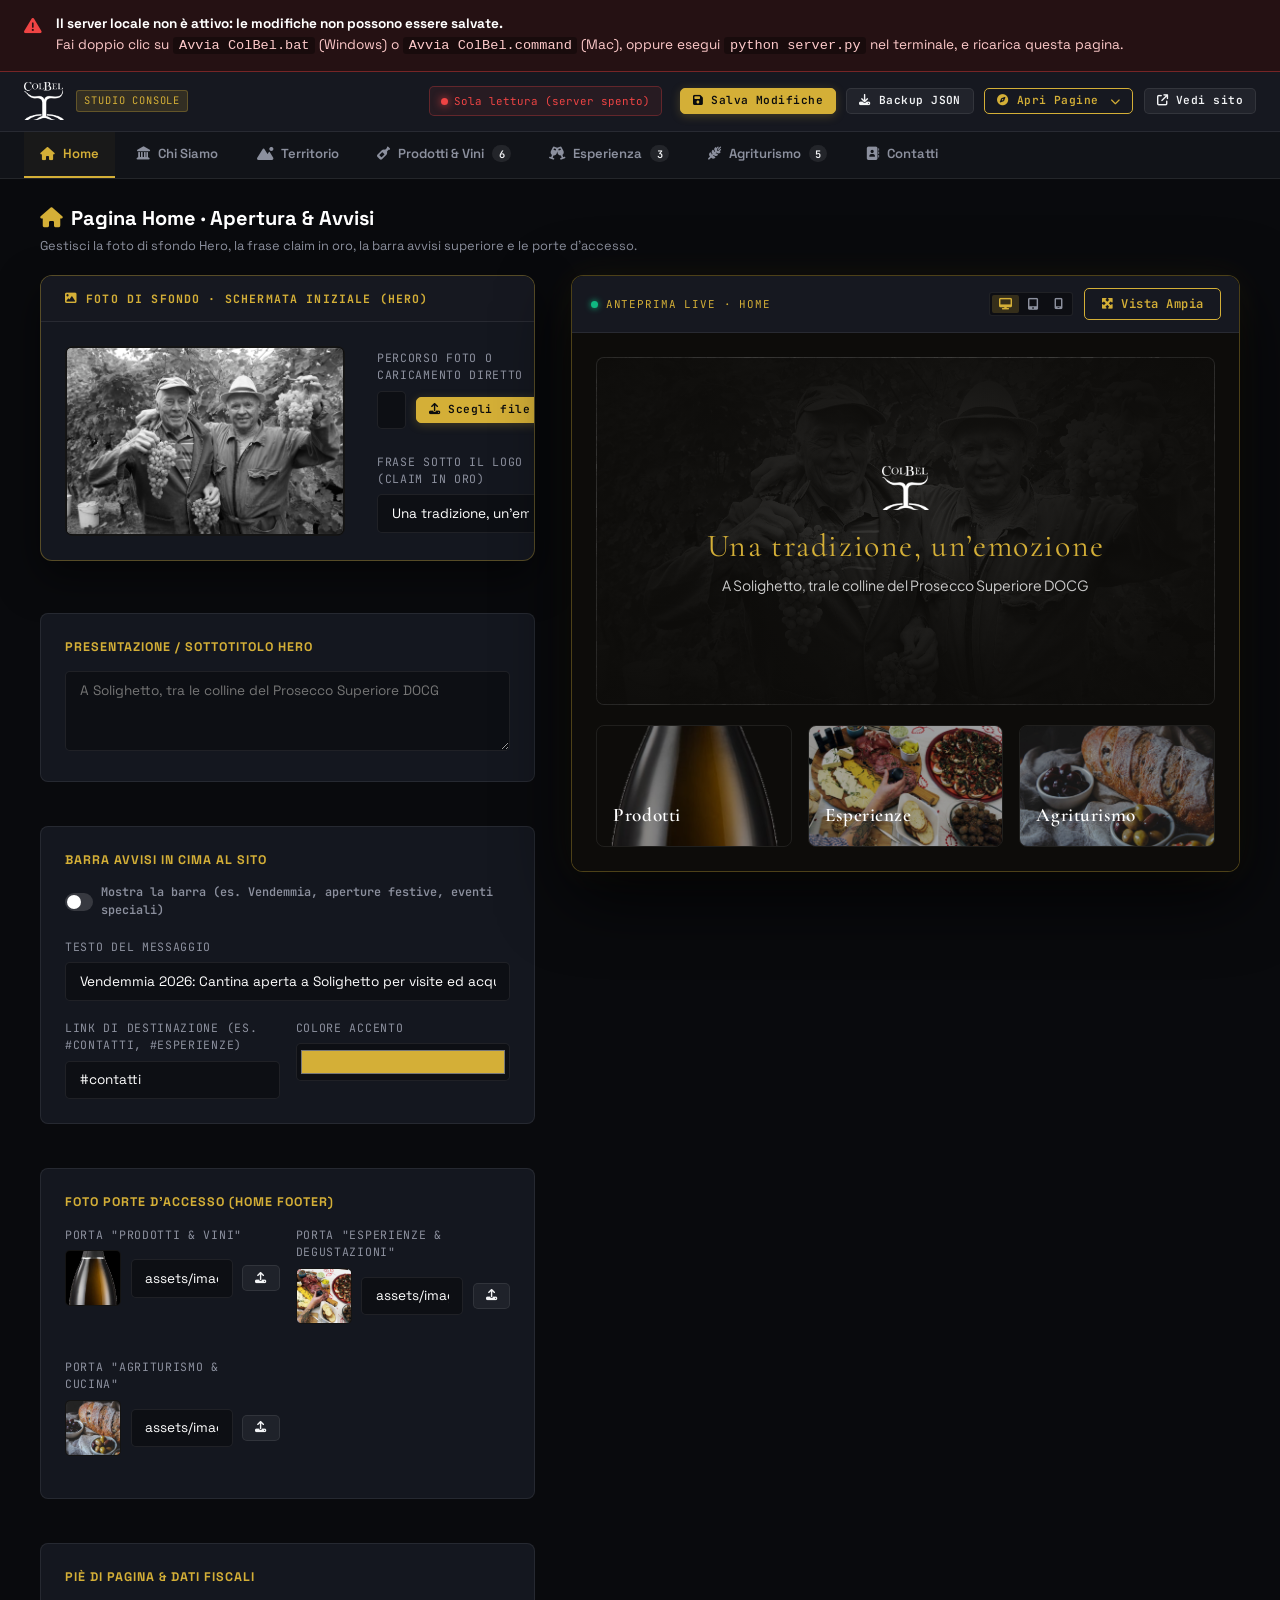
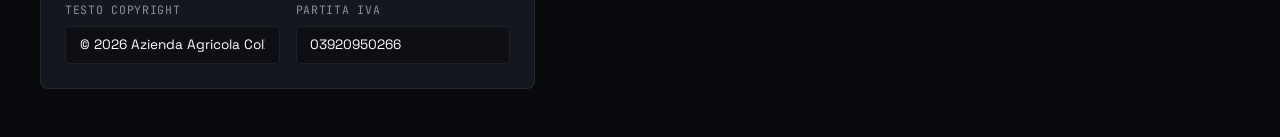
==== commit 5a09bc3f: "feat(agriturismo): layout a capitoli con foto e testi, gestione da dashboard e pulsante menu" ====
--- a/admin/index.html
+++ b/admin/index.html
@@ -726,8 +726,8 @@
       <!-- SEZIONE RULLINO FOTOGRAFICO -->
       <div class="section-head" style="margin-top:2rem;">
         <div class="section-title-wrap">
-          <h2><i class="fa-solid fa-images" style="color:var(--gold);"></i> Rullino Fotografico Panoramico</h2>
-          <p>Clicca sulla foto per sostituirla, clicca sulla didascalia sotto la foto per modificarla direttamente in tempo reale.</p>
+          <h2><i class="fa-solid fa-images" style="color:var(--gold);"></i> Capitoli della pagina Agriturismo</h2>
+          <p>Ogni foto con un titolo (in oro) apre un nuovo capitolo; le foto senza titolo aggiungono il loro paragrafo al capitolo precedente e la loro foto compare piccola sopra quella grande. Clicca sulla foto per sostituirla, sui testi per modificarli.</p>
         </div>
         <label class="btn btn-secondary btn-sm" style="cursor:pointer;">
           <i class="fa-solid fa-camera"></i> Aggiungi foto al rullino
